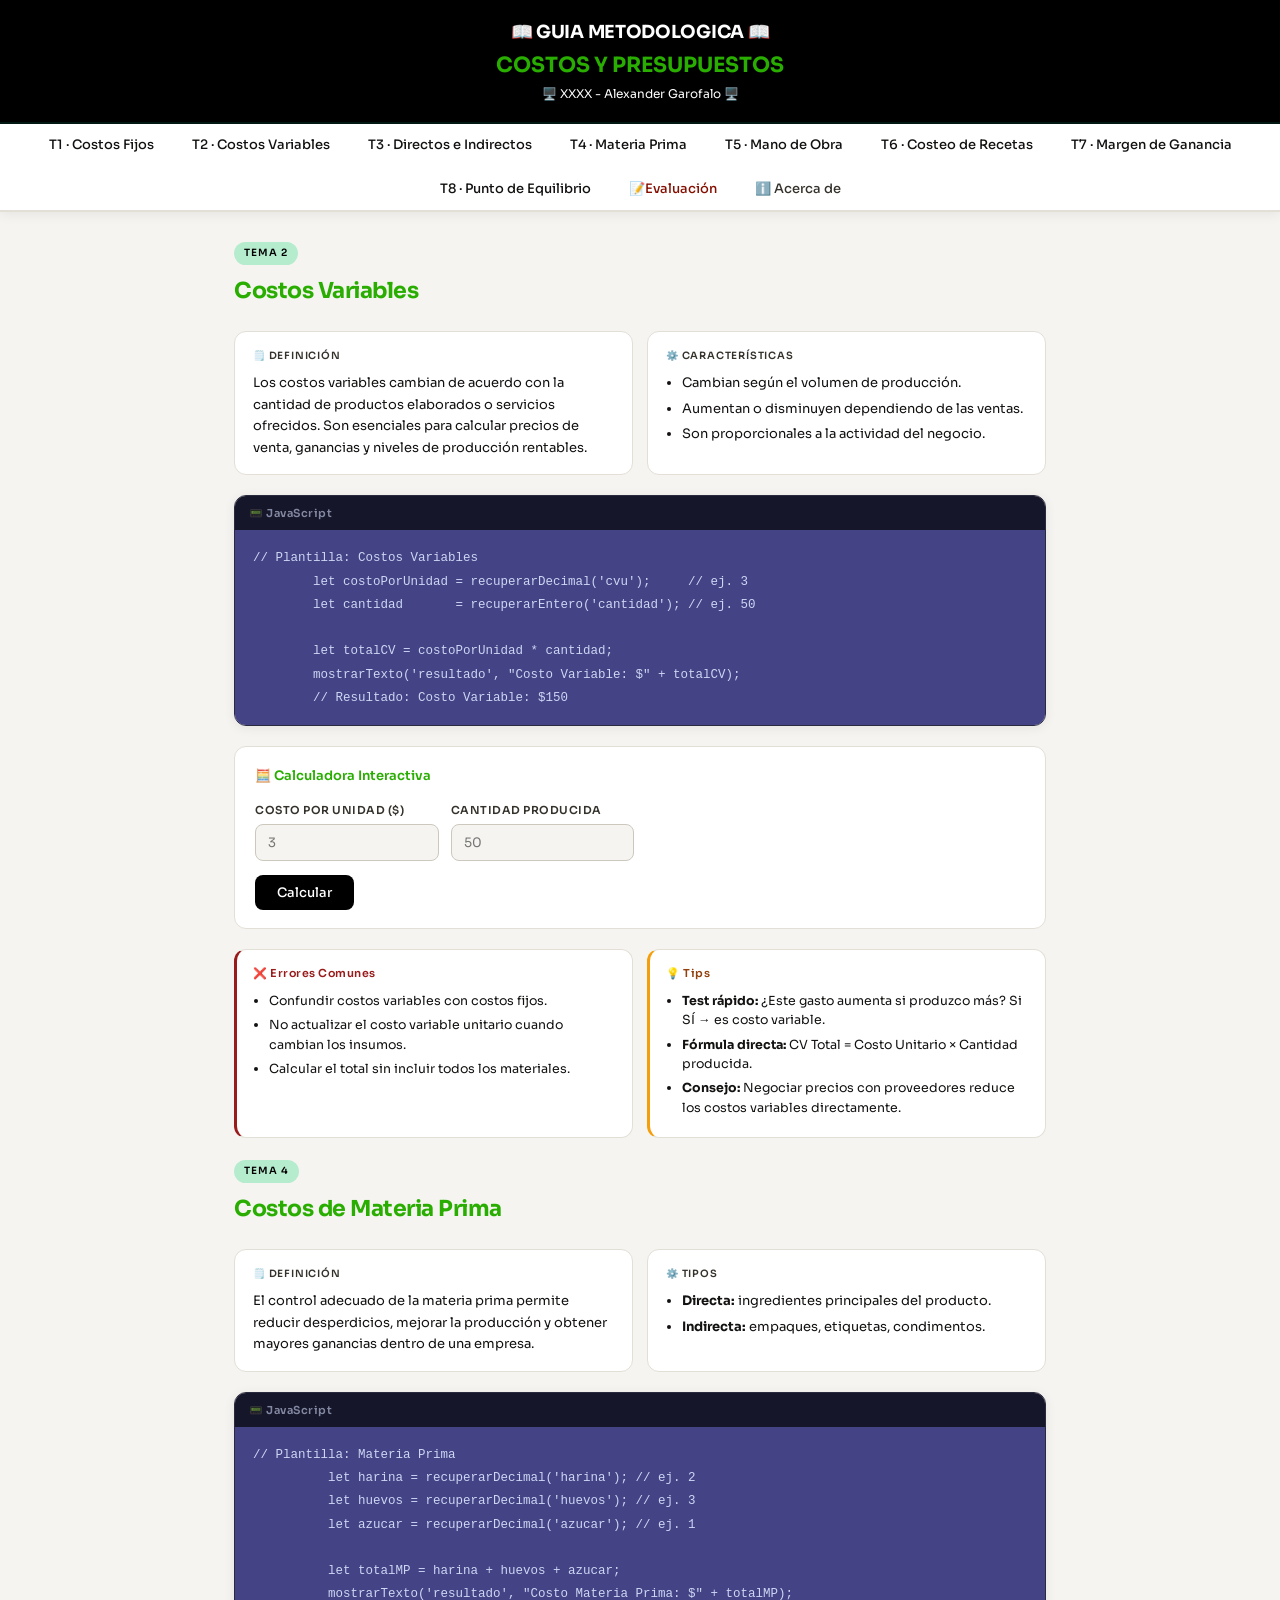
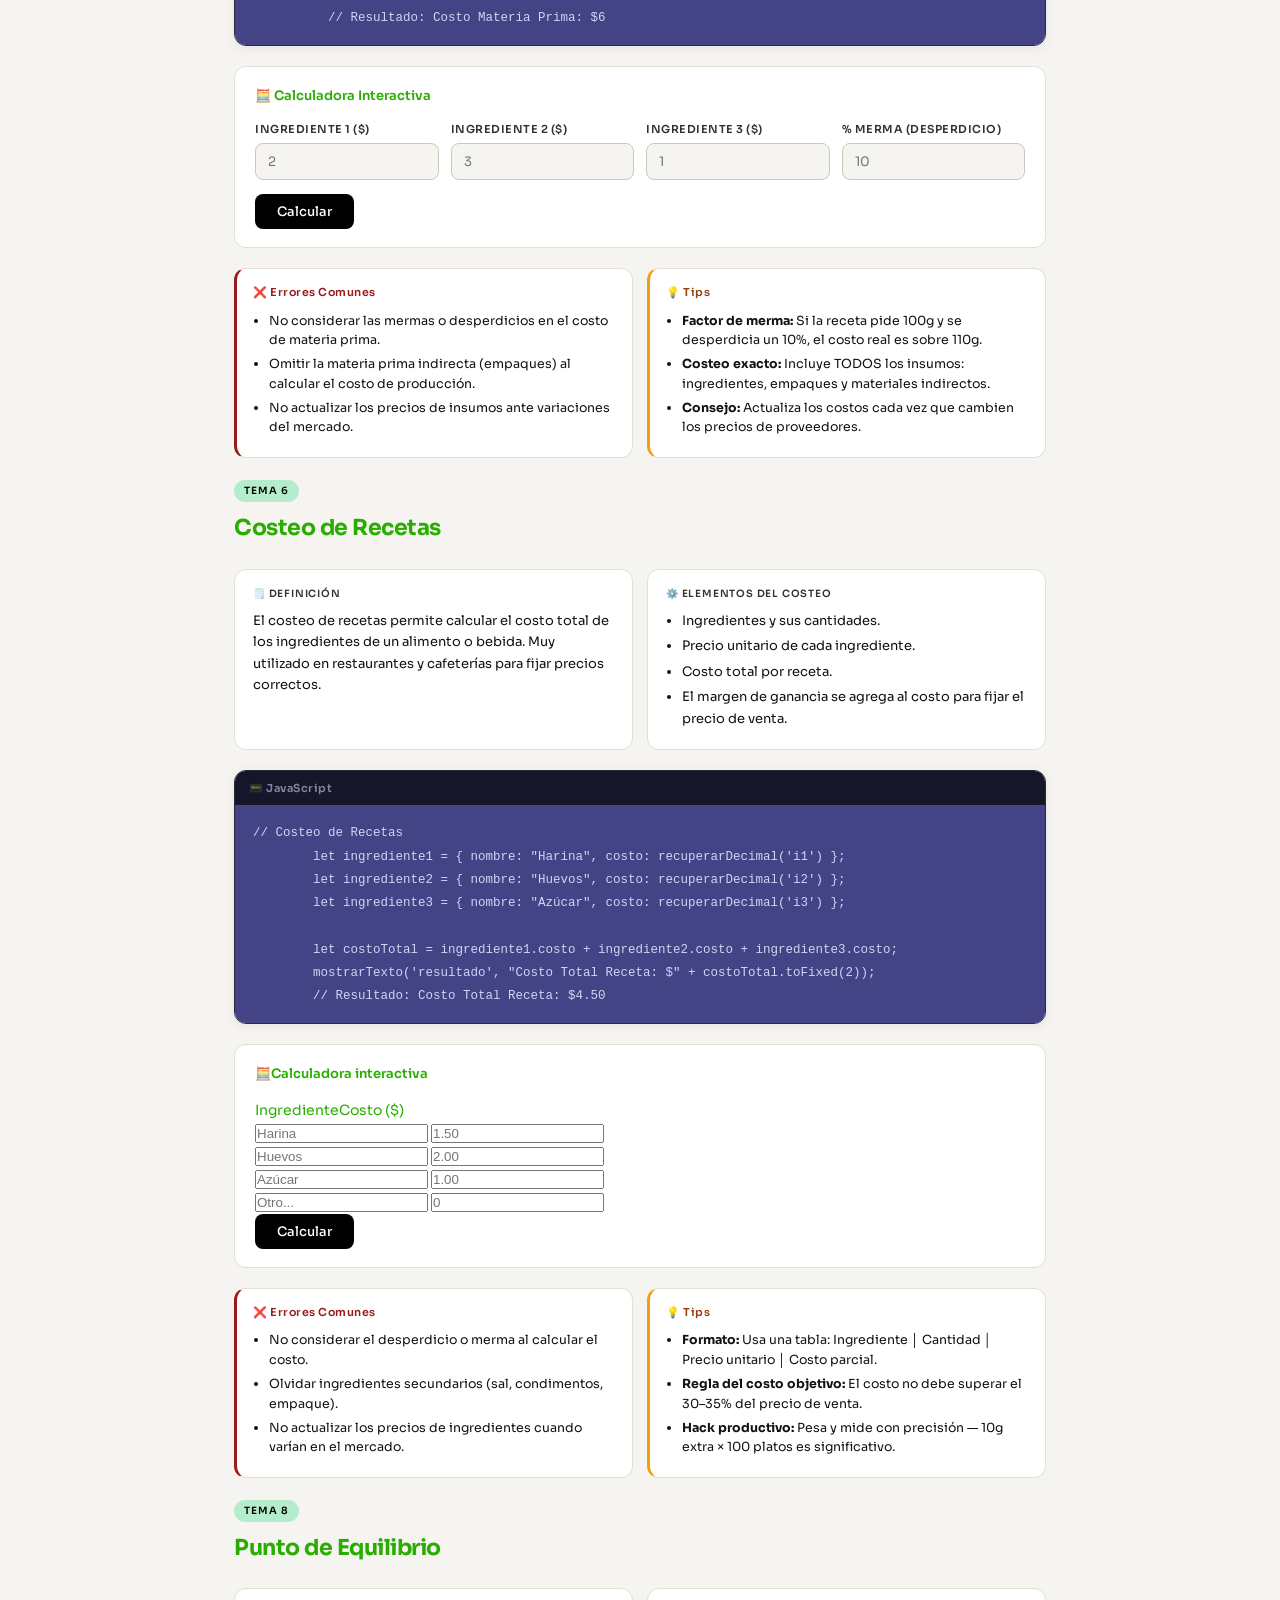
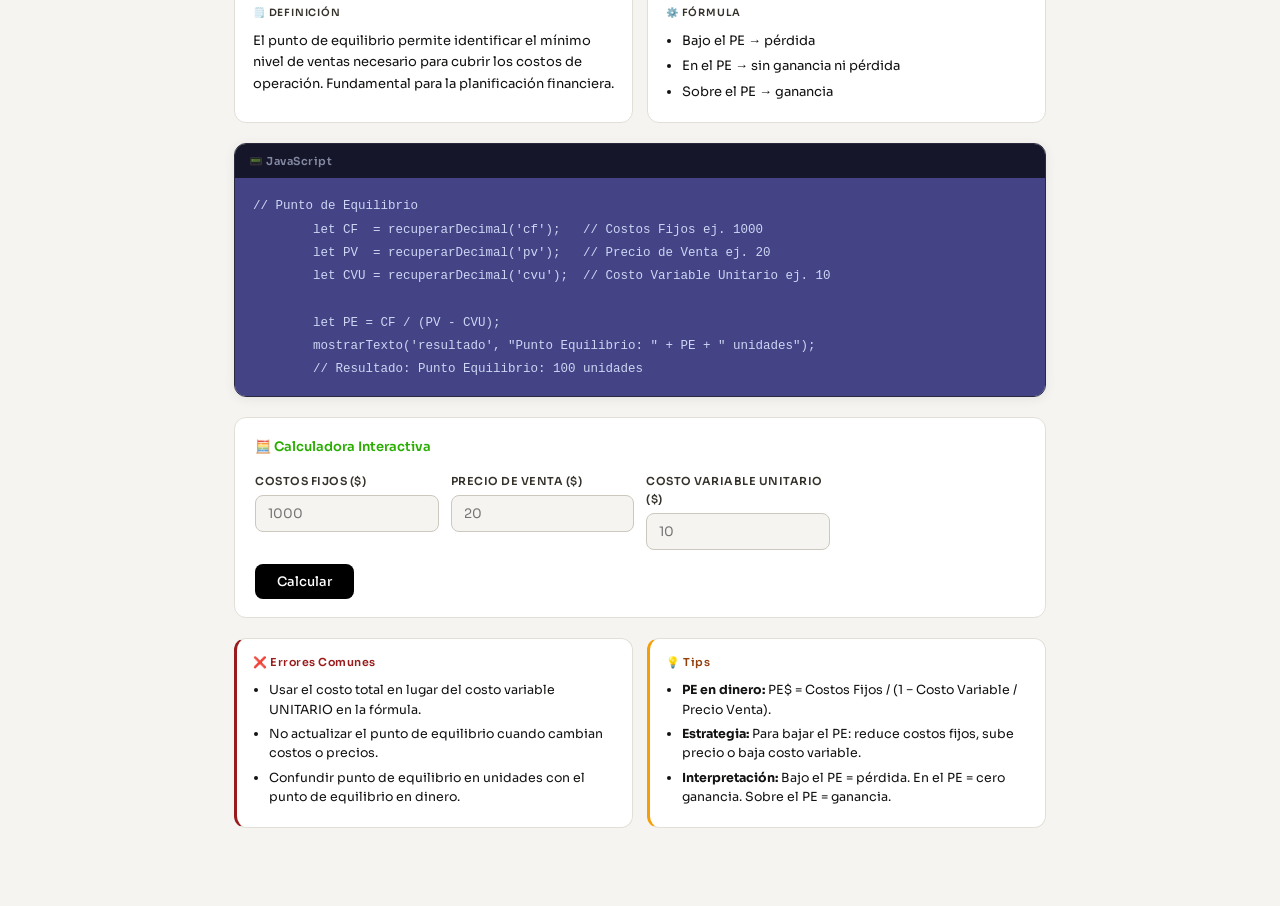
==== cyp.html @ 6895a834 "Guia Estudios CyP con desarrolo solo en temas pares, css mas responsible" ====
<!DOCTYPE html>
<html lang="es">
<head>
  <meta charset="UTF-8" />
  <meta name="viewport" content="width=device-width, initial-scale=1.0" />
  <title>G.M. — C.y P.</title>
  <link rel="stylesheet" href="cyp.css" />
</head>
<body>

<!-- ───── ENCABEZADO ───── -->
<header class="encabezado-sitio">
  <h1>📖 GUIA METODOLOGICA 📖</h1>
  <h2>COSTOS Y PRESUPUESTOS</h2>
  <p> 🖥️ XXXX - Alexander Garofalo 🖥️</p>
</header>

<!-- ───── BARRA DE PESTANAS ───── -->
<nav class="barra-navegacion" id="barraTabs">
  <button class="boton-tab" data-seccion="t1" onclick="cambiarSeccion('t1', this)">T1 · Costos Fijos</button>
  <button class="boton-tab" data-seccion="t2" onclick="cambiarSeccion('t2', this)">T2 · Costos Variables</button>
  <button class="boton-tab" data-seccion="t3" onclick="cambiarSeccion('t3', this)">T3 · Directos e Indirectos</button>
  <button class="boton-tab" data-seccion="t4" onclick="cambiarSeccion('t4', this)">T4 · Materia Prima</button>
  <button class="boton-tab" data-seccion="t5" onclick="cambiarSeccion('t5', this)">T5 · Mano de Obra</button>
  <button class="boton-tab" data-seccion="t6" onclick="cambiarSeccion('t6', this)">T6 · Costeo de Recetas</button>
  <button class="boton-tab" data-seccion="t7" onclick="cambiarSeccion('t7', this)">T7 · Margen de Ganancia</button>
  <button class="boton-tab" data-seccion="t8" onclick="cambiarSeccion('t8', this)">T8 · Punto de Equilibrio</button>
  <button class="boton-tab boton-evaluacion" data-seccion="evaluacion" onclick="cambiarSeccion('evaluacion', this)">📝Evaluación</button>
  <button class="boton-tab boton-info" data-seccion="acerca-de" onclick="cambiarSeccion('acerca-de', this)">ℹ️ Acerca de</button>
</nav>

<!-- ───── CONTENIDO PRINCIPAL ───── -->
<main class="contenedor-principal">

  <!-- ══ TEMA 1 . COSTOS FIJOS ══ -->
  <section id="t1" class="seccion">
  </section>

  <!-- ══ TEMA 2 · COSTOS VARIABLES (COMPLETO) ══ -->
  <section id="t2" class="seccion activa">
    <div class="encabezado-tema">
      <span class="etiqueta-tema">Tema 2</span>
      <h2>Costos Variables</h2>
    </div>

    <!-- Definición y características -->
    <div class="fila-dos-columnas">
      <div class="caja-info">
        <h4>🗒️ Definición</h4>
        <p>Los costos variables cambian de acuerdo con la cantidad de productos elaborados o servicios ofrecidos. Son esenciales para calcular precios de venta, ganancias y niveles de producción rentables.</p>
      </div>
      <div class="caja-info">
        <h4>⚙️ Características</h4>
        <ul>
          <li>Cambian según el volumen de producción.</li>
          <li>Aumentan o disminuyen dependiendo de las ventas.</li>
          <li>Son proporcionales a la actividad del negocio.</li>
        </ul>
      </div>
    </div>

    <!-- Bloque de código -->
    <div class="bloque-codigo">
      <div class="etiqueta-lenguaje">📟 JavaScript</div>
      <pre><code>// Plantilla: Costos Variables
        let costoPorUnidad = recuperarDecimal('cvu');     // ej. 3
        let cantidad       = recuperarEntero('cantidad'); // ej. 50

        let totalCV = costoPorUnidad * cantidad;
        mostrarTexto('resultado', "Costo Variable: $" + totalCV);
        // Resultado: Costo Variable: $150</code></pre>
    </div>

    <!-- Calculadora -->
    <div class="bloque-calculadora">
      <h4>🧮 Calculadora Interactiva</h4>
      <div class="grilla-campos">
        <div class="campo">
          <label>Costo por unidad ($)</label>
          <input type="number" id="cv_cvu" placeholder="3" step="0.01" />
        </div>
        <div class="campo">
          <label>Cantidad producida</label>
          <input type="number" id="cv_cant" placeholder="50" />
        </div>
      </div>
      <button class="boton-calcular" onclick="calcularCostosVariables()">Calcular</button>
      <div class="caja-resultado" id="res_cv"></div>
    </div>

    <!-- Errores y tips -->
    <div class="fila-dos-columnas">
      <div class="caja-errores">
        <h4>❌ Errores Comunes</h4>
        <ul>
          <li>Confundir costos variables con costos fijos.</li>
          <li>No actualizar el costo variable unitario cuando cambian los insumos.</li>
          <li>Calcular el total sin incluir todos los materiales.</li>
        </ul>
      </div>
      <div class="caja-tips">
        <h4>💡 Tips</h4>
        <ul>
          <li><strong>Test rápido:</strong> ¿Este gasto aumenta si produzco más? Si SÍ → es costo variable.</li>
          <li><strong>Fórmula directa:</strong> CV Total = Costo Unitario × Cantidad producida.</li>
          <li><strong>Consejo:</strong> Negociar precios con proveedores reduce los costos variables directamente.</li>
        </ul>
      </div>
    </div>
  </section>

  <!-- ══ TEMA 3 · COSTOS FIJOS ══ -->
  <section id="t3" class="seccion">
  </section>

  <!-- ══ TEMA 4 · COSTOS MIXTOS ══ -->
  <section id="t4" class="seccion activa">
    <div class="encabezado-tema">
      <span class="etiqueta-tema">Tema 4</span>
      <h2>Costos de Materia Prima</h2>
    </div>

    <!-- Definición y características -->
    <div class="fila-dos-columnas">
      <div class="caja-info">
        <h4>🗒️ Definición</h4>
        <p>El control adecuado de la materia prima permite reducir desperdicios, mejorar la producción y obtener mayores ganancias dentro de una empresa.</p>
      </div>
      <div class="caja-info">
        <h4>⚙️ Tipos</h4>
        <ul>
          <li><strong>Directa:</strong> ingredientes principales del producto.</li>
          <li><strong>Indirecta:</strong> empaques, etiquetas, condimentos.</li>
        </ul>
      </div>
    </div>

    <!-- Bloque de código -->
    <div class="bloque-codigo">
      <div class="etiqueta-lenguaje">📟 JavaScript</div>
      <pre><code>// Plantilla: Materia Prima
          let harina = recuperarDecimal('harina'); // ej. 2
          let huevos = recuperarDecimal('huevos'); // ej. 3
          let azucar = recuperarDecimal('azucar'); // ej. 1

          let totalMP = harina + huevos + azucar;
          mostrarTexto('resultado', "Costo Materia Prima: $" + totalMP);
          // Resultado: Costo Materia Prima: $6</code></pre>
    </div>

    <!-- Calculadora -->
    <div class="bloque-calculadora">
      <h4>🧮 Calculadora Interactiva</h4>
      <div class="grilla-campos">
        <div class="campo"><label>Ingrediente 1 ($)</label><input type="number" id="mp_i1" placeholder="2" step="0.01" /></div>
        <div class="campo"><label>Ingrediente 2 ($)</label><input type="number" id="mp_i2" placeholder="3" step="0.01" /></div>
        <div class="campo"><label>Ingrediente 3 ($)</label><input type="number" id="mp_i3" placeholder="1" step="0.01" /></div>
        <div class="campo"><label>% Merma (desperdicio)</label><input type="number" id="mp_merma" placeholder="10" /></div>
      </div>
      <button class="boton-calcular" onclick="calcularMateriaPrima()">Calcular</button>
      <div class="caja-resultado" id="res_mp"></div>
    </div>

    <!-- Errores y tips -->
    <div class="fila-dos-columnas">
      <div class="caja-errores">
        <h4>❌ Errores Comunes</h4>
        <ul>
          <li>No considerar las mermas o desperdicios en el costo de materia prima.</li>
          <li>Omitir la materia prima indirecta (empaques) al calcular el costo de producción.</li>
          <li>No actualizar los precios de insumos ante variaciones del mercado.</li>
        </ul>
      </div>
      <div class="caja-tips">
        <h4>💡 Tips</h4>
        <ul>
          <li><strong>Factor de merma:</strong> Si la receta pide 100g y se desperdicia un 10%, el costo real es sobre 110g.</li>
          <li><strong>Costeo exacto:</strong> Incluye TODOS los insumos: ingredientes, empaques y materiales indirectos.</li>
          <li><strong>Consejo:</strong> Actualiza los costos cada vez que cambien los precios de proveedores.</li>
        </ul>
      </div>
    </div>
  </section>
  
  <!-- ══ TEMA 5 · COSTOS MIXTOS ══ -->
  <section id="t5" class="seccion">
  </section>
  
  <!-- ══ TEMA 6 · COSTEO DE RECETAS ══ -->
   <section id="t6" class="seccion activa">
    <div class="encabezado-tema">
      <span class="etiqueta-tema">Tema 6</span>
      <h2>Costeo de Recetas</h2>
    </div>

    <!-- Definición y características -->
    <div class="fila-dos-columnas">
      <div class="caja-info">
        <h4>🗒️ Definición</h4>
        <p>El costeo de recetas permite calcular el costo total de los ingredientes de un alimento o bebida. Muy utilizado en restaurantes y cafeterías para fijar precios correctos.</p>
      </div>
      <div class="caja-info">
        <h4>⚙️ Elementos del Costeo</h4>
        <ul>
          <li>Ingredientes y sus cantidades.</li>
          <li>Precio unitario de cada ingrediente.</li>
          <li>Costo total por receta.</li>
          <li>El margen de ganancia se agrega al costo para fijar el precio de venta.</li>
        </ul>
      </div>
    </div>

    <!-- Bloque de código -->
    <div class="bloque-codigo">
      <div class="etiqueta-lenguaje">📟 JavaScript</div>
      <pre><code>// Costeo de Recetas
        let ingrediente1 = { nombre: "Harina", costo: recuperarDecimal('i1') };
        let ingrediente2 = { nombre: "Huevos", costo: recuperarDecimal('i2') };
        let ingrediente3 = { nombre: "Azúcar", costo: recuperarDecimal('i3') };

        let costoTotal = ingrediente1.costo + ingrediente2.costo + ingrediente3.costo;
        mostrarTexto('resultado', "Costo Total Receta: $" + costoTotal.toFixed(2));
        // Resultado: Costo Total Receta: $4.50</code></pre>
    </div>

    <!-- Calculadora -->
    <div class="bloque-calculadora">
      <h4>🧮Calculadora interactiva</h4>
      <div class="tabla-ingredientes">
        <div class="fila-encabezado-tabla"><span>Ingrediente</span><span>Costo ($)</span></div>
        <div class="fila-ingrediente">
          <input type="text"   id="rec_n1" placeholder="Harina" />
          <input type="number" id="rec_c1" placeholder="1.50" step="0.01" />
        </div>
        <div class="fila-ingrediente">
          <input type="text"   id="rec_n2" placeholder="Huevos" />
          <input type="number" id="rec_c2" placeholder="2.00" step="0.01" />
        </div>
        <div class="fila-ingrediente">
          <input type="text"   id="rec_n3" placeholder="Azúcar" />
          <input type="number" id="rec_c3" placeholder="1.00" step="0.01" />
        </div>
        <div class="fila-ingrediente">
          <input type="text"   id="rec_n4" placeholder="Otro..." />
          <input type="number" id="rec_c4" placeholder="0" step="0.01" />
        </div>
      </div>
      <button class="boton-calcular" onclick="calcularReceta()">Calcular</button>
      <div class="caja-resultado" id="res_rec"></div>
    </div>

     <!-- Errores y tips -->
    <div class="fila-dos-columnas">
      <div class="caja-errores">
        <h4>❌ Errores Comunes</h4>
        <ul>
          <li>No considerar el desperdicio o merma al calcular el costo.</li>
          <li>Olvidar ingredientes secundarios (sal, condimentos, empaque).</li>
          <li>No actualizar los precios de ingredientes cuando varían en el mercado.</li>
        </ul>
      </div>
      <div class="caja-tips">
        <h4>💡 Tips</h4>
        <ul>
          <li><strong>Formato:</strong> Usa una tabla: Ingrediente │ Cantidad │ Precio unitario │ Costo parcial.</li>
          <li><strong>Regla del costo objetivo:</strong> El costo no debe superar el 30–35% del precio de venta.</li>
          <li><strong>Hack productivo:</strong> Pesa y mide con precisión — 10g extra × 100 platos es significativo.</li>
        </ul>
      </div>
    </div>
  </section>
  
  <!-- ══ TEMA 7 · MARGEN DE GANANCIA ══ -->
  <section id="t7" class="seccion">
  </section>
  
  <!-- ══ TEMA 8 · PUNTO DE EQUILIBRIO ══ -->
    <section id="t8" class="seccion activa">
    <div class="encabezado-tema">
      <span class="etiqueta-tema">Tema 8</span>
      <h2>Punto de Equilibrio</h2>
    </div>

    <!-- Definición y características -->
    <div class="fila-dos-columnas">
      <div class="caja-info">
        <h4>🗒️ Definición</h4>
        <p>El punto de equilibrio permite identificar el mínimo nivel de ventas necesario para cubrir los costos de operación. Fundamental para la planificación financiera.</p>
      </div>
      <div class="caja-info">
        <h4>⚙️ Fórmula</h4>
        <ul>
          <li>Bajo el PE → pérdida</li>
          <li>En el PE → sin ganancia ni pérdida</li>
          <li>Sobre el PE → ganancia</li>
        </ul>
      </div>
    </div>

    <!-- Bloque de código -->
    <div class="bloque-codigo">
      <div class="etiqueta-lenguaje">📟 JavaScript</div>
      <pre><code>// Punto de Equilibrio
        let CF  = recuperarDecimal('cf');   // Costos Fijos ej. 1000
        let PV  = recuperarDecimal('pv');   // Precio de Venta ej. 20
        let CVU = recuperarDecimal('cvu');  // Costo Variable Unitario ej. 10

        let PE = CF / (PV - CVU);
        mostrarTexto('resultado', "Punto Equilibrio: " + PE + " unidades");
        // Resultado: Punto Equilibrio: 100 unidades</code></pre>
    </div>

    <!-- Calculadora -->
    <div class="bloque-calculadora">
      <h4>🧮 Calculadora Interactiva</h4>
      <div class="grilla-campos">
        <div class="campo"><label>Costos Fijos ($)</label><input type="number" id="pe_cf"  placeholder="1000" step="0.01" /></div>
        <div class="campo"><label>Precio de Venta ($)</label><input type="number" id="pe_pv"  placeholder="20" step="0.01" /></div>
        <div class="campo"><label>Costo Variable Unitario ($)</label><input type="number" id="pe_cvu" placeholder="10" step="0.01" /></div>
      </div>
      <button class="boton-calcular" onclick="calcularPuntoEquilibrio()">Calcular</button>
      <div class="caja-resultado" id="res_pe"></div>
    </div>

    <!-- Errores y tips -->
    <div class="fila-dos-columnas">
      <div class="caja-errores">
        <h4>❌ Errores Comunes</h4>
        <ul>
          <li>Usar el costo total en lugar del costo variable UNITARIO en la fórmula.</li>
          <li>No actualizar el punto de equilibrio cuando cambian costos o precios.</li>
          <li>Confundir punto de equilibrio en unidades con el punto de equilibrio en dinero.</li>
        </ul>
      </div>
      <div class="caja-tips">
        <h4>💡 Tips</h4>
        <ul>
          <li><strong>PE en dinero:</strong> PE$ = Costos Fijos / (1 − Costo Variable / Precio Venta).</li>
          <li><strong>Estrategia:</strong> Para bajar el PE: reduce costos fijos, sube precio o baja costo variable.</li>
          <li><strong>Interpretación:</strong> Bajo el PE = pérdida. En el PE = cero ganancia. Sobre el PE = ganancia.</li>
        </ul>
      </div>
    </div>
  </section>
  
  <!-- ───── RESPUESTA CALCULADORA NOTIFICATION ───── -->
  <div id="notificacion" class="notificacion" role="alert"></div>


  <!-- ══ EVALUACIÓN ══ -->
  <section id="evaluacion" class="seccion">
  </section>

  <!-- ══ ACERCA DE ══ -->
  <section id="acerca-de" class="seccion">
    <div class="encabezado-tema">
      <span class="etiqueta-tema">Información</span>
      <h2>Acerca de</h2>
    </div>
    <div class="tarjeta-perfil">
      <div class="avatar-perfil">🐧</div>
      <h3>Alexander Garofalo</h3>
      <p class="subtitulo-perfil"> / KRAKEDEV / Matemáticas 1 / </p>
      <p class="frase-perfil">"Me apasiona la tecnología y la informática."</p>
      <p class="descripcion-perfil">Desarrollador de la Guía Metodológica de Costos y Presupuestos.<br>Creado con HTML, CSS y JavaScript puro.</p>
      <div class="enlaces-perfil">
        <a href="mailto:alexander.garofalo.ag@gmail.com">📧 alexander.garofalo.ag@gmail.com</a>
        <a href="#">💼 Futuro Desarrollador de Software</a>
        <a href="#">🐙 GitHub: @Norfolllk</a>
      </div>
    </div>
    
  </section>
</main>

<!-- ───── PIE DE PÁGINA ───── -->
<footer class="pie-pagina">
  <p>Guía Metodológica · Costos y Presupuestos · xxx / Alexander Garofalo</p>
</footer>

<!-- ───── SCRIPTS ───── -->
    <script src="cyp_utilitarios.js"></script>
    <script src="cyp_calculadoras.js"></script>
    <script src="cyp.js"></script>
  </body>
</html>
---- cyp.css ----
@import url('https://fonts.googleapis.com/css2?family=Sora:wght@300;400;500;600;700&family=JetBrains+Mono:wght@400;500&display=swap');

/* ── VARIABLES ── */
:root {
  --fondo:          #f5f4f0;
  --superficie:     #ffffff;
  --superficie2:    #f0eeea;
  --borde:          #e2dfd6;
  --borde2:         #ccc8be;
  --texto:          #28ad00;
  --texto2:         #131211;
  --texto3:         #35322c;
  --acento:         #000000;
  --acento2:        rgb(8, 66, 47);
  --acento-claro:   #b6ecce;
  --verde:          #00421e;
  --verde-fondo:    #e6f4ec;
  --rojo:           #991b1b;
  --rojo-fondo:     #fee2e2;
  --dorado:         #92400e;
  --dorado-fondo:   #fef3c7;
  --codigo-fondo:   #434385;
  --codigo-texto:   #cdd6f4;
  --radio:          8px;
  --radio-lg:       12px;
  --sombra:         0 2px 12px rgba(0,0,0,0.07);
}

* { box-sizing: border-box; margin: 0; padding: 0; }

body {
  font-family: 'Sora', sans-serif;
  background: var(--fondo);
  color: var(--texto);
  font-size: 14px;
  line-height: 1.65;
  min-height: 100vh;
}

/* ── ENCABEZADO ── */
.encabezado-sitio {
  background: var(--acento);
  padding: 18px 32px;
  text-align: center;
  border-bottom: 2px solid rgba(7, 236, 187, 0.1);
}
.encabezado-sitio h1 {
  font-size: 18px; font-weight: 700;
  color: #fff; letter-spacing: -0.3px;
}
.encabezado-sitio p {
  font-size: 12px;
  color: rgb(255, 255, 255);
  margin-top: 2px;
}

/* ── BARRA DE NAVEGACIÓN ── */
.barra-navegacion {
  display: flex;
  justify-content: center;
  flex-wrap: wrap;
  gap: 2px;
  padding: 0 24px;
  background: var(--superficie);
  border-bottom: 2px solid var(--borde);
  position: sticky;
  top: 0;
  z-index: 100;
  box-shadow: var(--sombra);
}

.boton-tab {
  padding: 12px 18px;
  border: none;
  background: none;
  font-family: 'Sora', sans-serif;
  font-size: 13px;
  font-weight: 500;
  color: var(--texto2);
  cursor: pointer;
  border-bottom: 3px solid transparent;
  white-space: nowrap;
  transition: color .15s, border-color .15s, background .15s;
  border-radius: var(--radio) var(--radio) 0 0;
  margin-bottom: -2px;
}
.boton-tab:hover { color: var(--texto); background: var(--fondo); }
.boton-tab.activo {
  color: var(--acento);
  border-bottom-color: var(--acento);
  background: var(--fondo);
}
.boton-evaluacion       { color: #850f00; }
.boton-evaluacion.activo{ color: #8b7706; border-bottom-color: #000000; }
.boton-info             { color: var(--texto3); }
.boton-info:hover       { color: var(--texto); }

/* ── CONTENEDOR PRINCIPAL ── */
.contenedor-principal {
  max-width: 860px;
  margin: 0 auto;
  padding: 28px 24px 60px;
}

/* ── SECCIONES ── */
.seccion { display: none; animation: aparicion .25s ease; }
.seccion.activa { display: block; }

@keyframes aparicion {
  from { opacity: 0; transform: translateY(6px); }
  to   { opacity: 1; transform: translateY(0); }
}

/* ── ENCABEZADO DE TEMA ── */
.encabezado-tema { margin-bottom: 22px; }

.etiqueta-tema {
  display: inline-block;
  font-size: 10px; font-weight: 600;
  letter-spacing: 1px; text-transform: uppercase;
  color: var(--acento); background: var(--acento-claro);
  padding: 3px 10px; border-radius: 20px;
  margin-bottom: 8px;
}
.encabezado-tema h2 {
  font-size: 22px; font-weight: 700;
  color: var(--texto); letter-spacing: -0.5px;
}

/* ── FILA DOS COLUMNAS ── */
.fila-dos-columnas {
  display: grid;
  grid-template-columns: 1fr 1fr;
  gap: 14px;
  margin-bottom: 20px;
}
@media (max-width: 600px) { .fila-dos-columnas { grid-template-columns: 1fr; } }

/* ── CAJAS DE INFORMACIÓN ── */
.caja-info {
  background: var(--superficie);
  border: 1px solid var(--borde);
  border-radius: var(--radio-lg);
  padding: 16px 18px;
}
.caja-info h4 {
  font-size: 10px; font-weight: 600;
  letter-spacing: .8px; text-transform: uppercase;
  color: var(--texto3); margin-bottom: 8px;
}
.caja-info p  { font-size: 13px; color: var(--texto2); line-height: 1.65; }
.caja-info ul { padding-left: 16px; }
.caja-info li { font-size: 13px; color: var(--texto2); margin-bottom: 4px; }

/* ── BLOQUE DE CÓDIGO ── */
.bloque-codigo {
  margin-bottom: 20px;
  border-radius: var(--radio-lg);
  overflow: hidden;
  border: 1px solid #2a2a3e;
  box-shadow: var(--sombra);
}
.etiqueta-lenguaje {
  background: #16162a;
  padding: 8px 14px;
  font-size: 11px; font-weight: 600;
  color: rgba(205,214,244,0.6);
  letter-spacing: .5px;
  font-family: 'Sora', sans-serif;
}
pre {
  background: var(--codigo-fondo);
  padding: 16px 18px;
  font-family: 'JetBrains Mono', monospace;
  font-size: 12.5px;
  color: var(--codigo-texto);
  overflow-x: auto;
  line-height: 1.7;
  white-space: pre-wrap;
  word-break: break-word;
  margin: 0;
}

/* ── CALCULADORA ── */
.bloque-calculadora {
  background: var(--superficie);
  border: 1px solid var(--borde);
  border-radius: var(--radio-lg);
  padding: 18px 20px;
  margin-bottom: 20px;
}
.bloque-calculadora h4 {
  font-size: 13px; font-weight: 600;
  color: var(--texto); margin-bottom: 14px;
}
.grilla-campos {
  display: grid;
  grid-template-columns: repeat(auto-fill, minmax(180px, 1fr));
  gap: 12px;
  margin-bottom: 14px;
}
.campo label {
  display: block;
  font-size: 11px; font-weight: 600;
  color: var(--texto3); text-transform: uppercase;
  letter-spacing: .5px; margin-bottom: 5px;
}
.campo input {
  width: 100%;
  padding: 9px 12px;
  border: 1px solid var(--borde2);
  border-radius: var(--radio);
  font-family: 'Sora', sans-serif;
  font-size: 13px;
  background: var(--fondo);
  color: var(--texto);
  outline: none;
  transition: border-color .15s;
}
.campo input:focus { border-color: var(--acento2); }

.boton-calcular {
  padding: 9px 22px;
  background: var(--acento);
  color: #fff;
  border: none;
  border-radius: var(--radio);
  font-family: 'Sora', sans-serif;
  font-size: 13px; font-weight: 500;
  cursor: pointer;
  transition: background .15s;
}
.boton-calcular:hover { background: var(--acento2); }

.caja-resultado {
  margin-top: 12px;
  padding: 12px 16px;
  background: var(--acento-claro);
  border: 1px solid #c5d9f0;
  border-radius: var(--radio);
  font-size: 13px;
  color: var(--acento);
  font-weight: 500;
  display: none;
  line-height: 1.7;
}
.caja-resultado.visible { display: block; }
.caja-resultado .linea  { margin-bottom: 3px; }
.caja-resultado .linea:last-child { margin-bottom: 0; }

/* ── ERRORES Y TIPS ── */
.caja-errores,
.caja-tips {
  background: var(--superficie);
  border: 1px solid var(--borde);
  border-radius: var(--radio-lg);
  padding: 14px 16px;
}
.caja-errores { border-left: 3px solid var(--rojo); }
.caja-tips    { border-left: 3px solid #f59e0b; }

.caja-errores h4,
.caja-tips h4 {
  font-size: 11px; font-weight: 600;
  letter-spacing: .5px; margin-bottom: 10px;
}
.caja-errores h4 { color: var(--rojo); }
.caja-tips h4    { color: var(--dorado); }

.caja-errores ul,
.caja-tips ul { padding-left: 16px; }

.caja-errores li,
.caja-tips li {
  font-size: 12.5px;
  color: var(--texto2);
  margin-bottom: 5px;
  line-height: 1.55;
}

/* ── PIE DE PÁGINA ── */
.pie-pagina {
  text-align: center;
  padding: 20px;
  font-size: 12px;
  color: var(--texto3);
  border-top: 1px solid var(--borde);
}

/* ── EMERGENTE ── */
.notificacion {
  position: fixed;
  bottom: 28px; left: 50%;
  transform: translateX(-50%) translateY(20px);
  background: #1a1916; color: #fff;
  padding: 12px 24px;
  border-radius: 10px;
  font-size: 13px; font-weight: 500;
  opacity: 0;
  transition: opacity .3s, transform .3s;
  z-index: 9999;
  max-width: 480px;
  text-align: center;
  pointer-events: none;
  box-shadow: 0 8px 24px rgba(0,0,0,0.25);
}
.notificacion.visible    { opacity: 1; transform: translateX(-50%) translateY(0); }
.notificacion.exito      { background: #065f46; }
.notificacion.error      { background: var(--rojo); }

/* ── RESPONSIVE ── */
@media (max-width: 640px) {
  .contenedor-principal { padding: 20px 16px 48px; }
  .barra-navegacion     { padding: 0 10px; justify-content: flex-start; }
  .boton-tab            { padding: 10px 12px; font-size: 12px; }
  .encabezado-sitio     { padding: 14px 16px; }
}

/* ── TARJETA PERFIL (sección Acerca de) ── */
.tarjeta-perfil {
  background: var(--superficie);
  border: 1px solid var(--borde);
  border-radius: var(--radio-lg);
  padding: 40px 32px;
  max-width: 480px;
  margin: 0 auto;
  text-align: center;
}
.avatar-perfil   { font-size: 56px; margin-bottom: 14px; }
.tarjeta-perfil h3 { font-size: 20px; font-weight: 700; margin-bottom: 4px; }
.subtitulo-perfil  { font-size: 13px; color: var(--texto2); margin-bottom: 6px; }
.frase-perfil      { font-size: 13px; font-style: italic; color: var(--texto3); margin-bottom: 12px; }
.descripcion-perfil{ font-size: 13px; color: var(--texto2); line-height: 1.65; margin-bottom: 20px; }
.enlaces-perfil    { display: flex; flex-direction: column; gap: 8px; }
.enlaces-perfil a {
  font-size: 13px; color: var(--acento2);
  text-decoration: none; padding: 9px 14px;
  border-radius: var(--radio);
  background: var(--acento-claro);
  transition: background .15s;
}
.enlaces-perfil a:hover { background: #d0e4f5; }
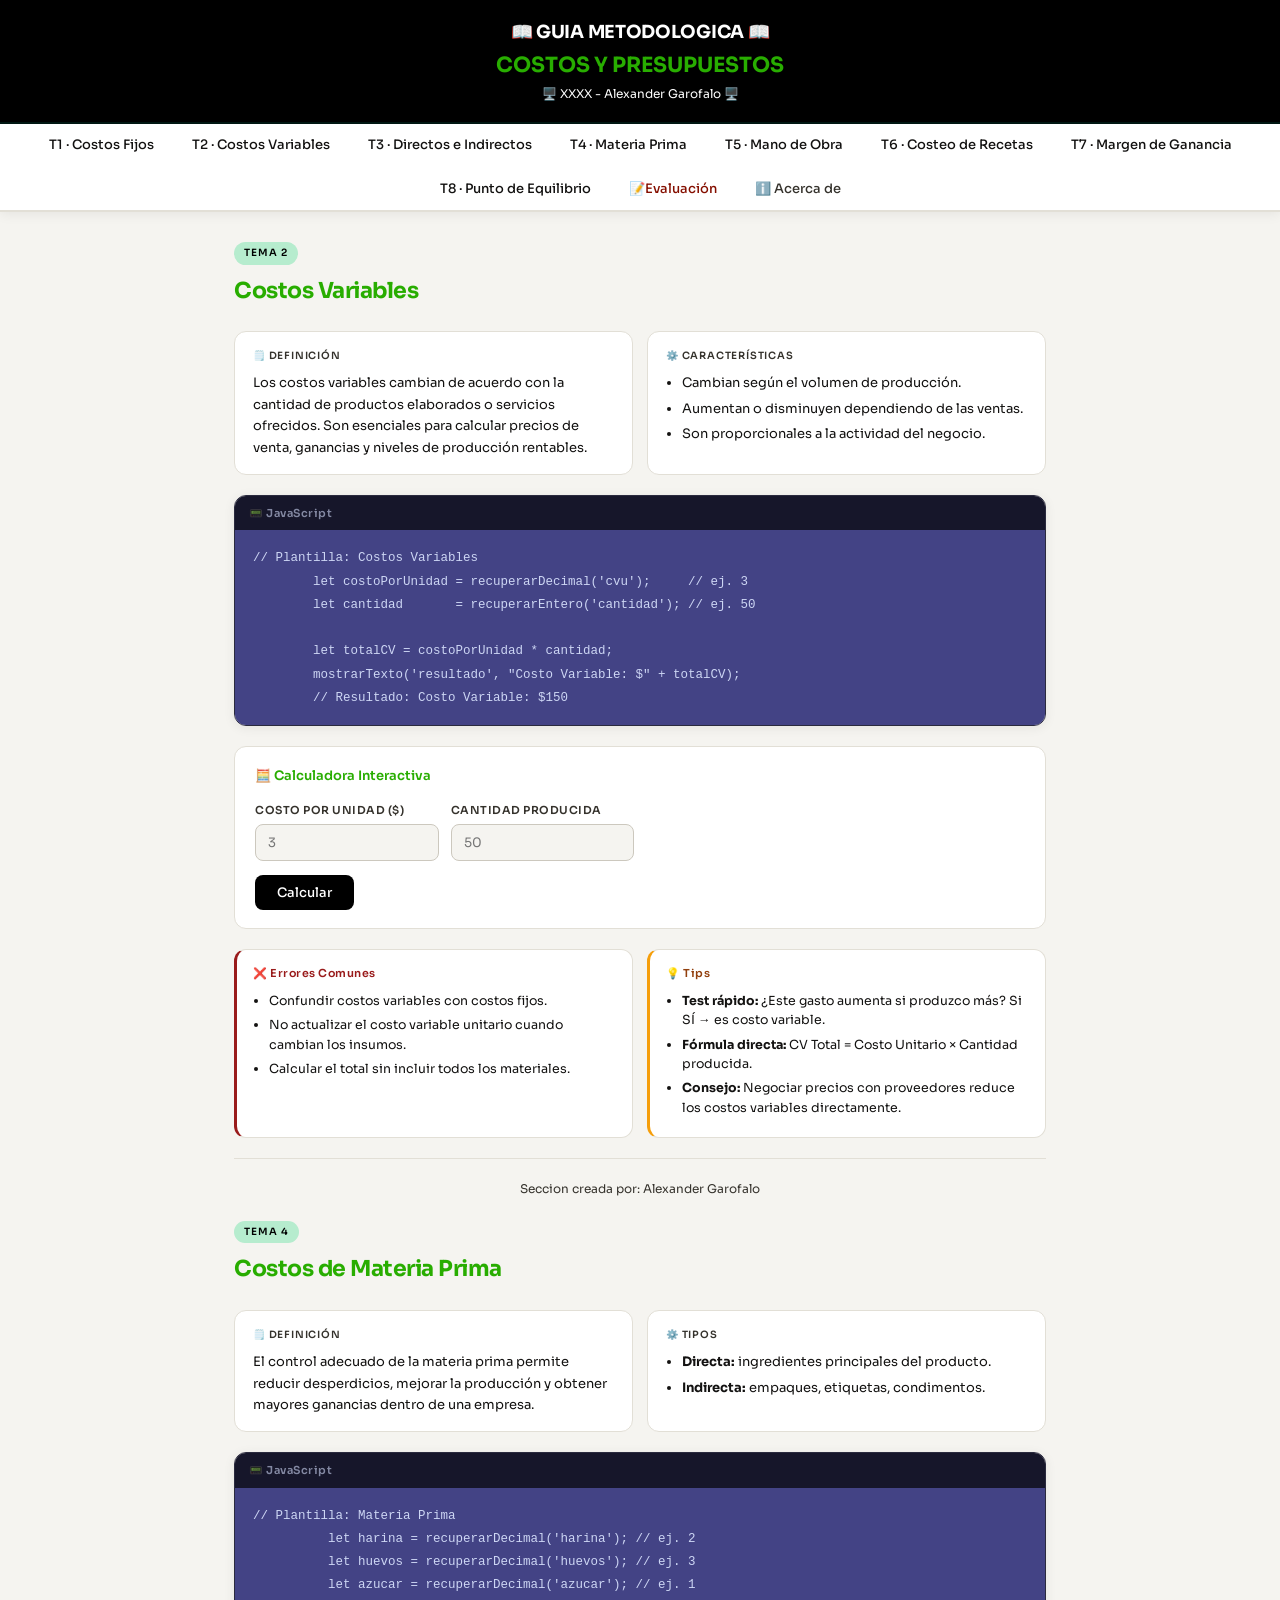
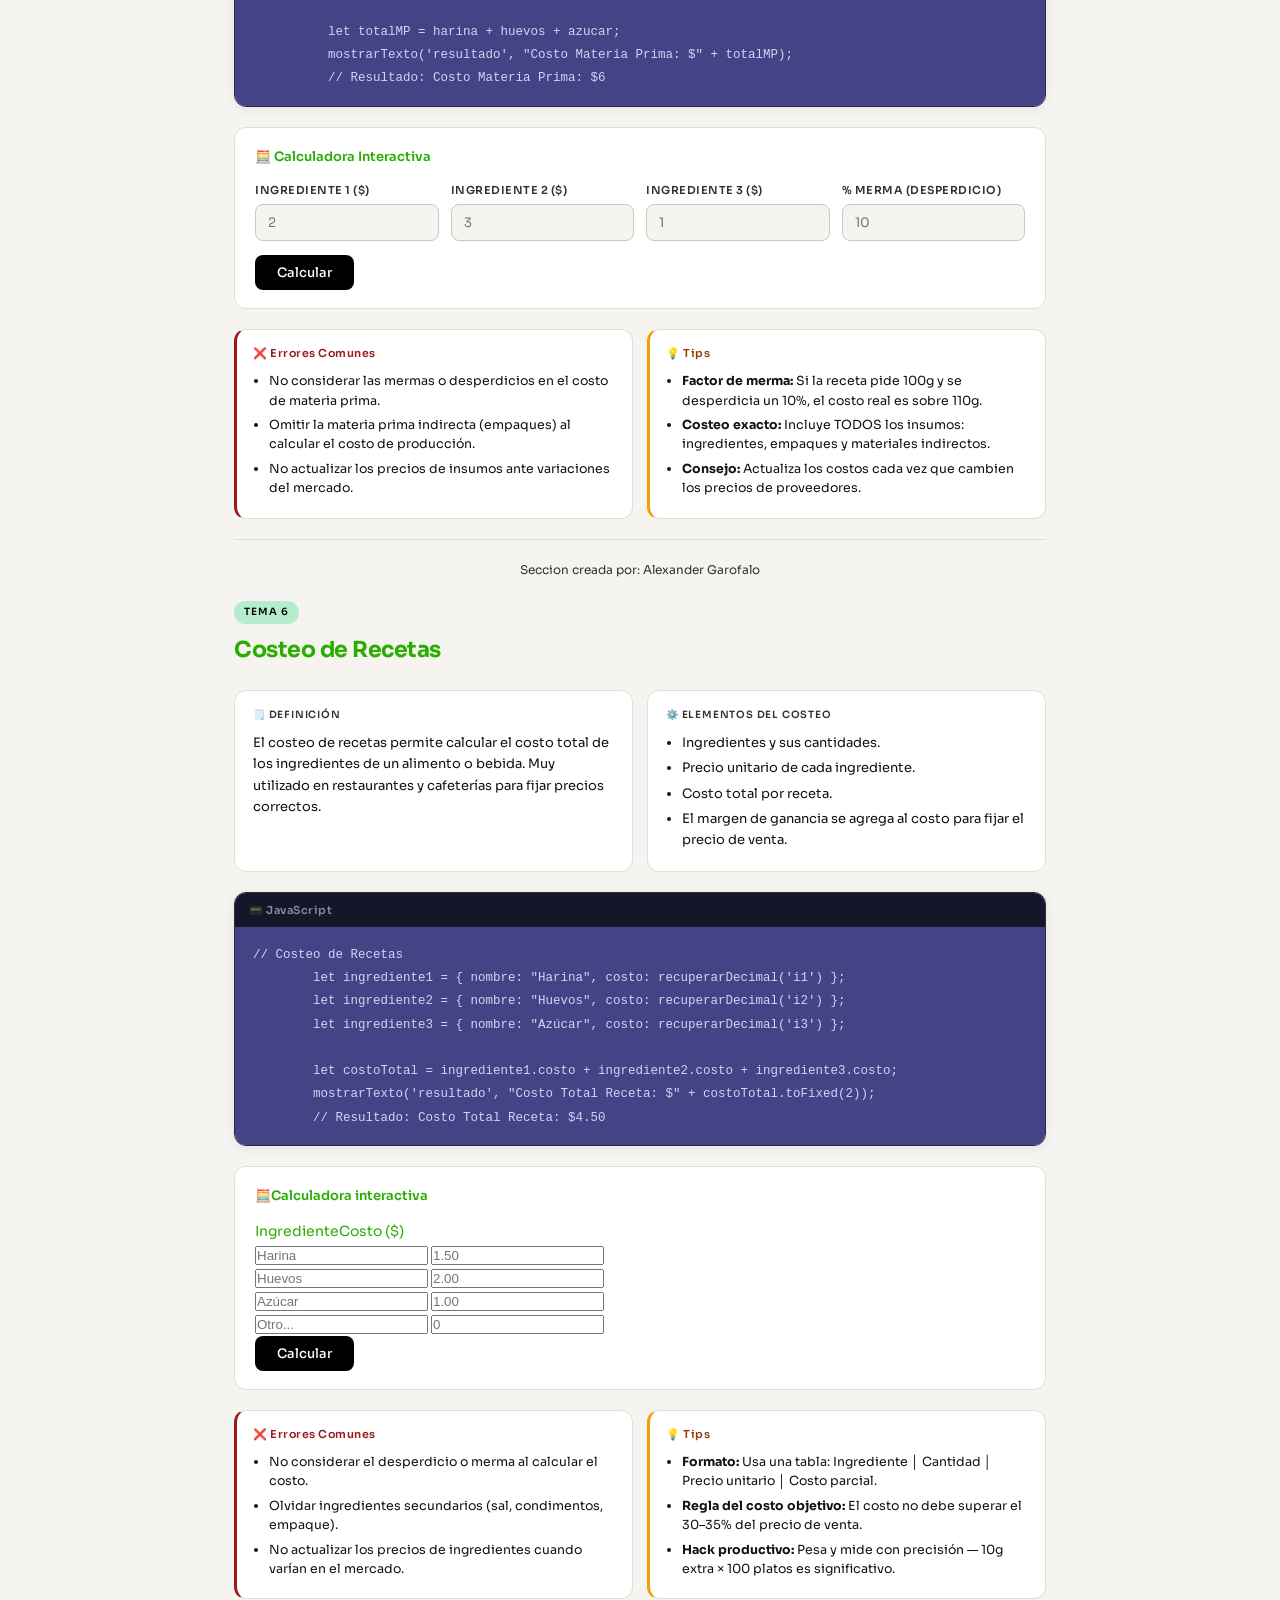
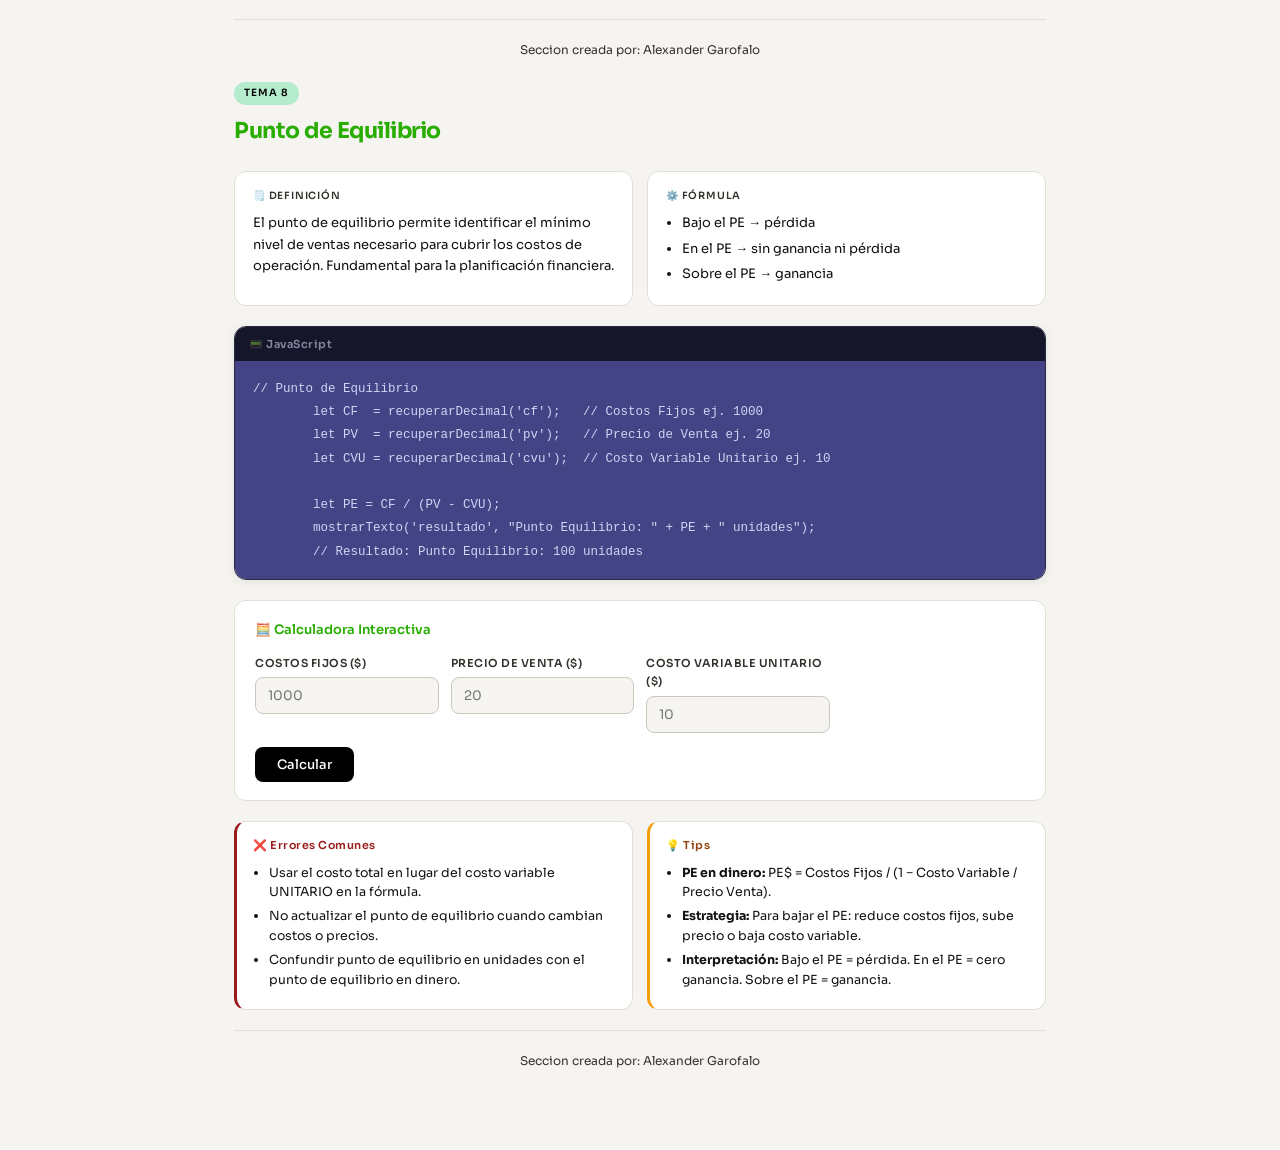
==== commit b8139a32: "Guia de Estudios CyP: Actualizacion secciones de autoria" ====
--- a/cyp.html
+++ b/cyp.html
@@ -107,6 +107,11 @@
         </ul>
       </div>
     </div>
+	
+	<!-- ───── Pie de seccion ───── -->
+	<footer class="pie-pagina">
+		<p>Seccion creada por: Alexander Garofalo</p>
+	</footer>
   </section>
 
   <!-- ══ TEMA 3 · COSTOS FIJOS ══ -->
@@ -180,6 +185,12 @@
         </ul>
       </div>
     </div>
+	
+	<!-- ───── Pie de seccion ───── -->
+	<footer class="pie-pagina">
+		<p>Seccion creada por: Alexander Garofalo</p>
+	</footer>
+	
   </section>
   
   <!-- ══ TEMA 5 · COSTOS MIXTOS ══ -->
@@ -268,6 +279,12 @@
         </ul>
       </div>
     </div>
+	
+	<!-- ───── Pie de seccion ───── -->
+	<footer class="pie-pagina">
+		<p>Seccion creada por: Alexander Garofalo</p>
+	</footer>
+	
   </section>
   
   <!-- ══ TEMA 7 · MARGEN DE GANANCIA ══ -->
@@ -341,6 +358,11 @@
         </ul>
       </div>
     </div>
+	
+	<!-- ───── Pie de seccion ───── -->
+	<footer class="pie-pagina">
+		<p>Seccion creada por: Alexander Garofalo</p>
+	</footer>
   </section>
   
   <!-- ───── RESPUESTA CALCULADORA NOTIFICATION ───── -->
@@ -373,7 +395,7 @@
   </section>
 </main>
 
-<!-- ───── PIE DE PÁGINA ───── -->
+<!-- ───── PIE DE PÁGINA GENERAL  ───── -->
 <footer class="pie-pagina">
   <p>Guía Metodológica · Costos y Presupuestos · xxx / Alexander Garofalo</p>
 </footer>
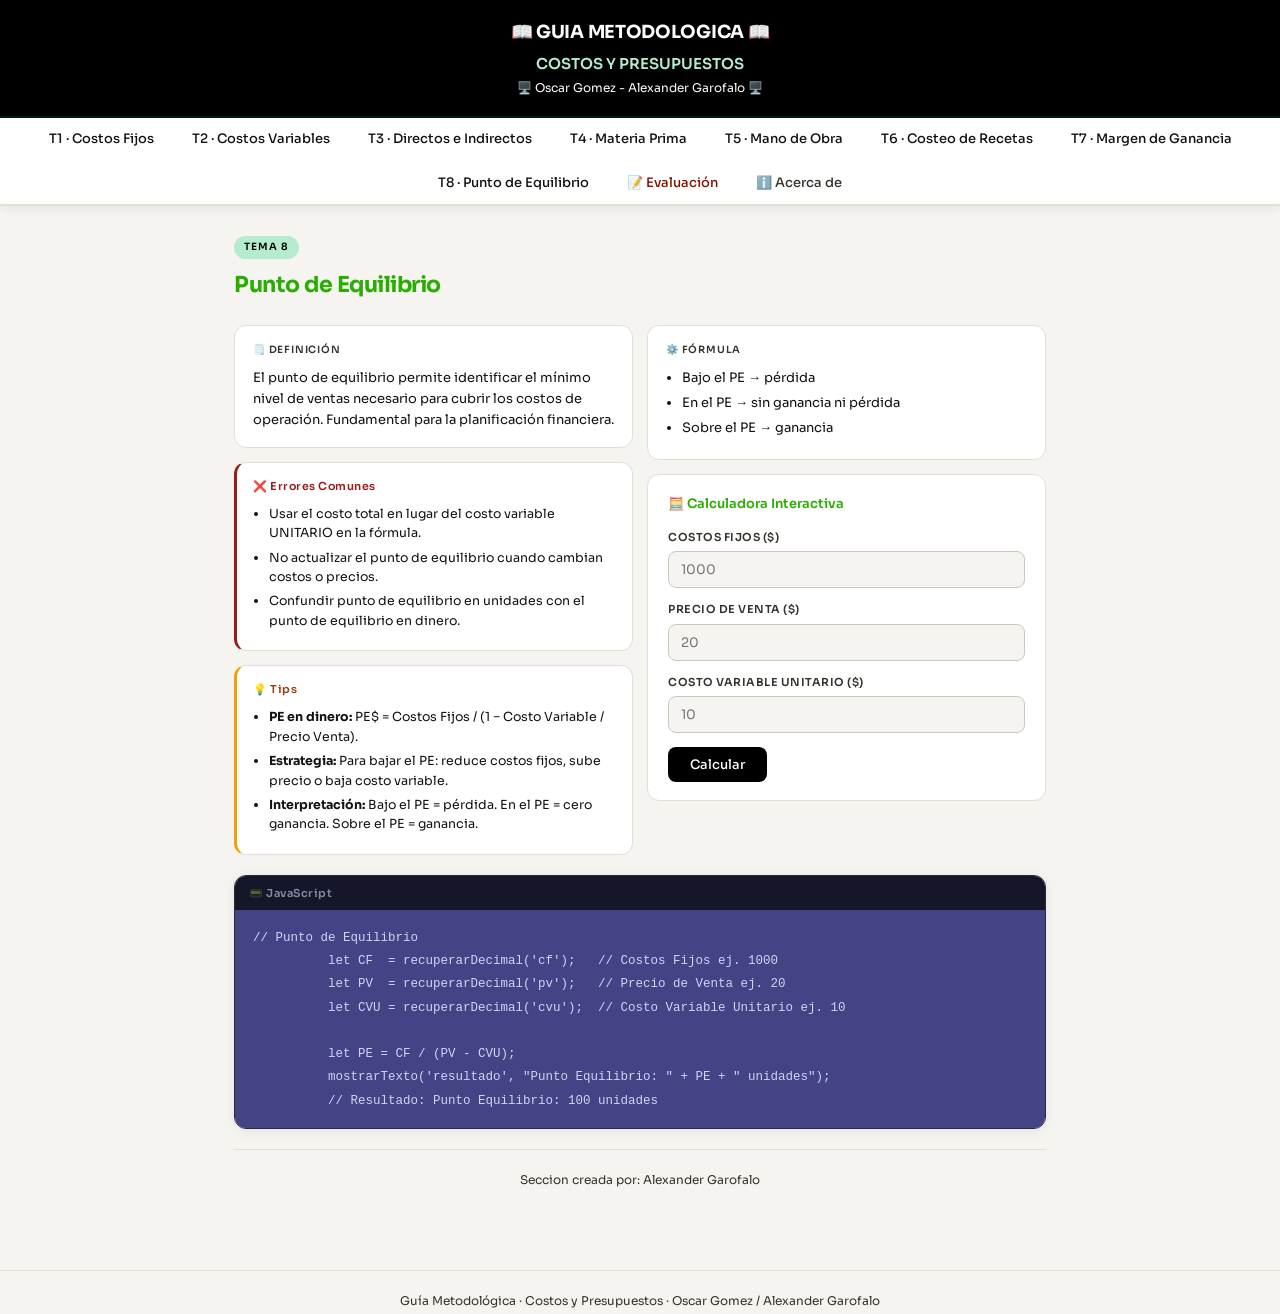
==== commit 4bb9b4af: "Unificacion de trabajos Imapres;Gomez Pares:Garofalo" ====
--- a/cyp.html
+++ b/cyp.html
@@ -8,401 +8,541 @@
 </head>
 <body>
 
-<!-- ───── ENCABEZADO ───── -->
-<header class="encabezado-sitio">
-  <h1>📖 GUIA METODOLOGICA 📖</h1>
-  <h2>COSTOS Y PRESUPUESTOS</h2>
-  <p> 🖥️ XXXX - Alexander Garofalo 🖥️</p>
-</header>
-
-<!-- ───── BARRA DE PESTANAS ───── -->
-<nav class="barra-navegacion" id="barraTabs">
-  <button class="boton-tab" data-seccion="t1" onclick="cambiarSeccion('t1', this)">T1 · Costos Fijos</button>
-  <button class="boton-tab" data-seccion="t2" onclick="cambiarSeccion('t2', this)">T2 · Costos Variables</button>
-  <button class="boton-tab" data-seccion="t3" onclick="cambiarSeccion('t3', this)">T3 · Directos e Indirectos</button>
-  <button class="boton-tab" data-seccion="t4" onclick="cambiarSeccion('t4', this)">T4 · Materia Prima</button>
-  <button class="boton-tab" data-seccion="t5" onclick="cambiarSeccion('t5', this)">T5 · Mano de Obra</button>
-  <button class="boton-tab" data-seccion="t6" onclick="cambiarSeccion('t6', this)">T6 · Costeo de Recetas</button>
-  <button class="boton-tab" data-seccion="t7" onclick="cambiarSeccion('t7', this)">T7 · Margen de Ganancia</button>
-  <button class="boton-tab" data-seccion="t8" onclick="cambiarSeccion('t8', this)">T8 · Punto de Equilibrio</button>
-  <button class="boton-tab boton-evaluacion" data-seccion="evaluacion" onclick="cambiarSeccion('evaluacion', this)">📝Evaluación</button>
-  <button class="boton-tab boton-info" data-seccion="acerca-de" onclick="cambiarSeccion('acerca-de', this)">ℹ️ Acerca de</button>
-</nav>
-
-<!-- ───── CONTENIDO PRINCIPAL ───── -->
-<main class="contenedor-principal">
-
-  <!-- ══ TEMA 1 . COSTOS FIJOS ══ -->
-  <section id="t1" class="seccion">
-  </section>
-
-  <!-- ══ TEMA 2 · COSTOS VARIABLES (COMPLETO) ══ -->
-  <section id="t2" class="seccion activa">
-    <div class="encabezado-tema">
-      <span class="etiqueta-tema">Tema 2</span>
-      <h2>Costos Variables</h2>
-    </div>
-
-    <!-- Definición y características -->
-    <div class="fila-dos-columnas">
-      <div class="caja-info">
-        <h4>🗒️ Definición</h4>
-        <p>Los costos variables cambian de acuerdo con la cantidad de productos elaborados o servicios ofrecidos. Son esenciales para calcular precios de venta, ganancias y niveles de producción rentables.</p>
-      </div>
-      <div class="caja-info">
-        <h4>⚙️ Características</h4>
-        <ul>
-          <li>Cambian según el volumen de producción.</li>
-          <li>Aumentan o disminuyen dependiendo de las ventas.</li>
-          <li>Son proporcionales a la actividad del negocio.</li>
-        </ul>
-      </div>
-    </div>
-
-    <!-- Bloque de código -->
-    <div class="bloque-codigo">
-      <div class="etiqueta-lenguaje">📟 JavaScript</div>
-      <pre><code>// Plantilla: Costos Variables
-        let costoPorUnidad = recuperarDecimal('cvu');     // ej. 3
-        let cantidad       = recuperarEntero('cantidad'); // ej. 50
-
-        let totalCV = costoPorUnidad * cantidad;
-        mostrarTexto('resultado', "Costo Variable: $" + totalCV);
-        // Resultado: Costo Variable: $150</code></pre>
-    </div>
-
-    <!-- Calculadora -->
-    <div class="bloque-calculadora">
-      <h4>🧮 Calculadora Interactiva</h4>
-      <div class="grilla-campos">
-        <div class="campo">
-          <label>Costo por unidad ($)</label>
-          <input type="number" id="cv_cvu" placeholder="3" step="0.01" />
-        </div>
-        <div class="campo">
-          <label>Cantidad producida</label>
-          <input type="number" id="cv_cant" placeholder="50" />
-        </div>
-      </div>
-      <button class="boton-calcular" onclick="calcularCostosVariables()">Calcular</button>
-      <div class="caja-resultado" id="res_cv"></div>
-    </div>
-
-    <!-- Errores y tips -->
-    <div class="fila-dos-columnas">
-      <div class="caja-errores">
-        <h4>❌ Errores Comunes</h4>
-        <ul>
-          <li>Confundir costos variables con costos fijos.</li>
-          <li>No actualizar el costo variable unitario cuando cambian los insumos.</li>
-          <li>Calcular el total sin incluir todos los materiales.</li>
-        </ul>
-      </div>
-      <div class="caja-tips">
-        <h4>💡 Tips</h4>
-        <ul>
-          <li><strong>Test rápido:</strong> ¿Este gasto aumenta si produzco más? Si SÍ → es costo variable.</li>
-          <li><strong>Fórmula directa:</strong> CV Total = Costo Unitario × Cantidad producida.</li>
-          <li><strong>Consejo:</strong> Negociar precios con proveedores reduce los costos variables directamente.</li>
-        </ul>
-      </div>
-    </div>
-	
-	<!-- ───── Pie de seccion ───── -->
-	<footer class="pie-pagina">
-		<p>Seccion creada por: Alexander Garofalo</p>
-	</footer>
-  </section>
-
-  <!-- ══ TEMA 3 · COSTOS FIJOS ══ -->
-  <section id="t3" class="seccion">
-  </section>
-
-  <!-- ══ TEMA 4 · COSTOS MIXTOS ══ -->
-  <section id="t4" class="seccion activa">
-    <div class="encabezado-tema">
-      <span class="etiqueta-tema">Tema 4</span>
-      <h2>Costos de Materia Prima</h2>
-    </div>
-
-    <!-- Definición y características -->
-    <div class="fila-dos-columnas">
-      <div class="caja-info">
-        <h4>🗒️ Definición</h4>
-        <p>El control adecuado de la materia prima permite reducir desperdicios, mejorar la producción y obtener mayores ganancias dentro de una empresa.</p>
-      </div>
-      <div class="caja-info">
-        <h4>⚙️ Tipos</h4>
-        <ul>
-          <li><strong>Directa:</strong> ingredientes principales del producto.</li>
-          <li><strong>Indirecta:</strong> empaques, etiquetas, condimentos.</li>
-        </ul>
-      </div>
-    </div>
-
-    <!-- Bloque de código -->
-    <div class="bloque-codigo">
-      <div class="etiqueta-lenguaje">📟 JavaScript</div>
-      <pre><code>// Plantilla: Materia Prima
-          let harina = recuperarDecimal('harina'); // ej. 2
-          let huevos = recuperarDecimal('huevos'); // ej. 3
-          let azucar = recuperarDecimal('azucar'); // ej. 1
-
-          let totalMP = harina + huevos + azucar;
-          mostrarTexto('resultado', "Costo Materia Prima: $" + totalMP);
-          // Resultado: Costo Materia Prima: $6</code></pre>
-    </div>
-
-    <!-- Calculadora -->
-    <div class="bloque-calculadora">
-      <h4>🧮 Calculadora Interactiva</h4>
-      <div class="grilla-campos">
-        <div class="campo"><label>Ingrediente 1 ($)</label><input type="number" id="mp_i1" placeholder="2" step="0.01" /></div>
-        <div class="campo"><label>Ingrediente 2 ($)</label><input type="number" id="mp_i2" placeholder="3" step="0.01" /></div>
-        <div class="campo"><label>Ingrediente 3 ($)</label><input type="number" id="mp_i3" placeholder="1" step="0.01" /></div>
-        <div class="campo"><label>% Merma (desperdicio)</label><input type="number" id="mp_merma" placeholder="10" /></div>
-      </div>
-      <button class="boton-calcular" onclick="calcularMateriaPrima()">Calcular</button>
-      <div class="caja-resultado" id="res_mp"></div>
-    </div>
-
-    <!-- Errores y tips -->
-    <div class="fila-dos-columnas">
-      <div class="caja-errores">
-        <h4>❌ Errores Comunes</h4>
-        <ul>
-          <li>No considerar las mermas o desperdicios en el costo de materia prima.</li>
-          <li>Omitir la materia prima indirecta (empaques) al calcular el costo de producción.</li>
-          <li>No actualizar los precios de insumos ante variaciones del mercado.</li>
-        </ul>
-      </div>
-      <div class="caja-tips">
-        <h4>💡 Tips</h4>
-        <ul>
-          <li><strong>Factor de merma:</strong> Si la receta pide 100g y se desperdicia un 10%, el costo real es sobre 110g.</li>
-          <li><strong>Costeo exacto:</strong> Incluye TODOS los insumos: ingredientes, empaques y materiales indirectos.</li>
-          <li><strong>Consejo:</strong> Actualiza los costos cada vez que cambien los precios de proveedores.</li>
-        </ul>
-      </div>
-    </div>
-	
-	<!-- ───── Pie de seccion ───── -->
-	<footer class="pie-pagina">
-		<p>Seccion creada por: Alexander Garofalo</p>
-	</footer>
-	
-  </section>
-  
-  <!-- ══ TEMA 5 · COSTOS MIXTOS ══ -->
-  <section id="t5" class="seccion">
-  </section>
-  
-  <!-- ══ TEMA 6 · COSTEO DE RECETAS ══ -->
-   <section id="t6" class="seccion activa">
-    <div class="encabezado-tema">
-      <span class="etiqueta-tema">Tema 6</span>
-      <h2>Costeo de Recetas</h2>
-    </div>
-
-    <!-- Definición y características -->
-    <div class="fila-dos-columnas">
-      <div class="caja-info">
-        <h4>🗒️ Definición</h4>
-        <p>El costeo de recetas permite calcular el costo total de los ingredientes de un alimento o bebida. Muy utilizado en restaurantes y cafeterías para fijar precios correctos.</p>
-      </div>
-      <div class="caja-info">
-        <h4>⚙️ Elementos del Costeo</h4>
-        <ul>
-          <li>Ingredientes y sus cantidades.</li>
-          <li>Precio unitario de cada ingrediente.</li>
-          <li>Costo total por receta.</li>
-          <li>El margen de ganancia se agrega al costo para fijar el precio de venta.</li>
-        </ul>
-      </div>
-    </div>
-
-    <!-- Bloque de código -->
-    <div class="bloque-codigo">
-      <div class="etiqueta-lenguaje">📟 JavaScript</div>
-      <pre><code>// Costeo de Recetas
-        let ingrediente1 = { nombre: "Harina", costo: recuperarDecimal('i1') };
-        let ingrediente2 = { nombre: "Huevos", costo: recuperarDecimal('i2') };
-        let ingrediente3 = { nombre: "Azúcar", costo: recuperarDecimal('i3') };
-
-        let costoTotal = ingrediente1.costo + ingrediente2.costo + ingrediente3.costo;
-        mostrarTexto('resultado', "Costo Total Receta: $" + costoTotal.toFixed(2));
-        // Resultado: Costo Total Receta: $4.50</code></pre>
-    </div>
-
-    <!-- Calculadora -->
-    <div class="bloque-calculadora">
-      <h4>🧮Calculadora interactiva</h4>
-      <div class="tabla-ingredientes">
-        <div class="fila-encabezado-tabla"><span>Ingrediente</span><span>Costo ($)</span></div>
-        <div class="fila-ingrediente">
-          <input type="text"   id="rec_n1" placeholder="Harina" />
-          <input type="number" id="rec_c1" placeholder="1.50" step="0.01" />
-        </div>
-        <div class="fila-ingrediente">
-          <input type="text"   id="rec_n2" placeholder="Huevos" />
-          <input type="number" id="rec_c2" placeholder="2.00" step="0.01" />
-        </div>
-        <div class="fila-ingrediente">
-          <input type="text"   id="rec_n3" placeholder="Azúcar" />
-          <input type="number" id="rec_c3" placeholder="1.00" step="0.01" />
-        </div>
-        <div class="fila-ingrediente">
-          <input type="text"   id="rec_n4" placeholder="Otro..." />
-          <input type="number" id="rec_c4" placeholder="0" step="0.01" />
-        </div>
-      </div>
-      <button class="boton-calcular" onclick="calcularReceta()">Calcular</button>
-      <div class="caja-resultado" id="res_rec"></div>
-    </div>
-
-     <!-- Errores y tips -->
-    <div class="fila-dos-columnas">
-      <div class="caja-errores">
-        <h4>❌ Errores Comunes</h4>
-        <ul>
-          <li>No considerar el desperdicio o merma al calcular el costo.</li>
-          <li>Olvidar ingredientes secundarios (sal, condimentos, empaque).</li>
-          <li>No actualizar los precios de ingredientes cuando varían en el mercado.</li>
-        </ul>
-      </div>
-      <div class="caja-tips">
-        <h4>💡 Tips</h4>
-        <ul>
-          <li><strong>Formato:</strong> Usa una tabla: Ingrediente │ Cantidad │ Precio unitario │ Costo parcial.</li>
-          <li><strong>Regla del costo objetivo:</strong> El costo no debe superar el 30–35% del precio de venta.</li>
-          <li><strong>Hack productivo:</strong> Pesa y mide con precisión — 10g extra × 100 platos es significativo.</li>
-        </ul>
-      </div>
-    </div>
-	
-	<!-- ───── Pie de seccion ───── -->
-	<footer class="pie-pagina">
-		<p>Seccion creada por: Alexander Garofalo</p>
-	</footer>
-	
-  </section>
-  
-  <!-- ══ TEMA 7 · MARGEN DE GANANCIA ══ -->
-  <section id="t7" class="seccion">
-  </section>
-  
-  <!-- ══ TEMA 8 · PUNTO DE EQUILIBRIO ══ -->
+  <!-- ───── ENCABEZADO ───── -->
+  <header class="encabezado-sitio">
+    <h1>📖 GUIA METODOLOGICA 📖</h1>
+    <h2>COSTOS Y PRESUPUESTOS</h2>
+    <p>🖥️ Oscar Gomez - Alexander Garofalo 🖥️</p>
+  </header>
+
+  <!-- ───── BARRA DE PESTAÑAS ───── -->
+  <nav class="barra-navegacion" id="barraTabs">
+    <button class="boton-tab" data-seccion="t1" onclick="cambiarSeccion('t1', this)">T1 · Costos Fijos</button>
+    <button class="boton-tab" data-seccion="t2" onclick="cambiarSeccion('t2', this)">T2 · Costos Variables</button>
+    <button class="boton-tab" data-seccion="t3" onclick="cambiarSeccion('t3', this)">T3 · Directos e Indirectos</button>
+    <button class="boton-tab" data-seccion="t4" onclick="cambiarSeccion('t4', this)">T4 · Materia Prima</button>
+    <button class="boton-tab" data-seccion="t5" onclick="cambiarSeccion('t5', this)">T5 · Mano de Obra</button>
+    <button class="boton-tab" data-seccion="t6" onclick="cambiarSeccion('t6', this)">T6 · Costeo de Recetas</button>
+    <button class="boton-tab" data-seccion="t7" onclick="cambiarSeccion('t7', this)">T7 · Margen de Ganancia</button>
+    <button class="boton-tab" data-seccion="t8" onclick="cambiarSeccion('t8', this)">T8 · Punto de Equilibrio</button>
+    <button class="boton-tab boton-evaluacion" data-seccion="evaluacion" onclick="cambiarSeccion('evaluacion', this)">📝 Evaluación</button>
+    <button class="boton-tab boton-info" data-seccion="acerca-de" onclick="cambiarSeccion('acerca-de', this)">ℹ️ Acerca de</button>
+  </nav>
+
+  <!-- ───── CONTENIDO PRINCIPAL ───── -->
+  <main class="contenedor-principal">
+
+    <!-- ══ TEMA 1 · COSTOS FIJOS ══ -->
+    <section id="t1" class="seccion">
+      <h3>Costos Fijos</h3>
+      <input type="text" id="cf_alq" placeholder="Alquiler">
+      <input type="text" id="cf_serv" placeholder="Servicios">
+      <input type="text" id="cf_suel" placeholder="Sueldos">
+      <button onclick="calcularCostosFijos()">Calcular</button>
+      <div id="res_cf"></div>
+      <footer class="pie-pagina">
+        <p>Seccion creada por: Oscar Gomez</p>
+      </footer>
+    </section>
+
+    <!-- ══ TEMA 2 · COSTOS VARIABLES ══ -->
+    <section id="t2" class="seccion">
+      <div class="encabezado-tema">
+        <span class="etiqueta-tema">Tema 2</span>
+        <h2>Costos Variables</h2>
+      </div>
+
+      <div class="fila-dos-columnas">
+        <div class="columna-contenido">
+          <div class="caja-info">
+            <h4>🗒️ Definición</h4>
+            <p>Los costos variables cambian de acuerdo con la cantidad de productos elaborados o servicios ofrecidos. Son esenciales para calcular precios de venta, ganancias y niveles de producción rentables.</p>
+          </div>
+          <div class="caja-errores">
+            <h4>❌ Errores Comunes</h4>
+            <ul>
+              <li>Confundir costos variables con costos fijos.</li>
+              <li>No actualizar el costo variable unitario cuando cambian los insumos.</li>
+              <li>Calcular el total sin incluir todos los materiales.</li>
+            </ul>
+          </div>
+          <div class="caja-tips">
+            <h4>💡 Tips</h4>
+            <ul>
+              <li><strong>Test rápido:</strong> ¿Este gasto aumenta si produzco más? Si SÍ → es costo variable.</li>
+              <li><strong>Fórmula directa:</strong> CV Total = Costo Unitario × Cantidad producida.</li>
+              <li><strong>Consejo:</strong> Negociar precios con proveedores reduce los costos variables directamente.</li>
+            </ul>
+          </div>
+        </div>
+        <div class="columna-contenido">
+          <div class="caja-info">
+            <h4>⚙️ Características</h4>
+            <ul>
+              <li>Cambian según el volumen de producción.</li>
+              <li>Aumentan o disminuyen dependiendo de las ventas.</li>
+              <li>Son proporcionales a la actividad del negocio.</li>
+            </ul>
+          </div>
+          <div class="bloque-calculadora">
+            <h4>🧮 Calculadora Interactiva</h4>
+            <div class="grilla-campos">
+              <div class="campo">
+                <label>Costo por unidad ($)</label>
+                <input type="number" id="cv_cvu" placeholder="3" step="0.01" />
+              </div>
+              <div class="campo">
+                <label>Cantidad producida</label>
+                <input type="number" id="cv_cant" placeholder="50" />
+              </div>
+            </div>
+            <button class="boton-calcular" onclick="calcularCostosVariables()">Calcular</button>
+            <div class="caja-resultado" id="res_cv"></div>
+          </div>
+        </div>
+      </div>
+
+      <div class="bloque-codigo">
+        <div class="etiqueta-lenguaje">📟 JavaScript</div>
+        <pre><code>// Plantilla: Costos Variables
+          let costoPorUnidad = recuperarDecimal('cvu');     // ej. 3
+          let cantidad       = recuperarEntero('cantidad'); // ej. 50
+
+          let totalCV = costoPorUnidad * cantidad;
+          mostrarTexto('resultado', "Costo Variable: $" + totalCV);
+          // Resultado: Costo Variable: $150</code></pre>
+      </div>
+
+      <footer class="pie-pagina">
+        <p>Seccion creada por: Alexander Garofalo</p>
+      </footer>
+    </section>
+
+    <!-- ══ TEMA 3 · COSTOS DIRECTOS E INDIRECTOS ══ -->
+    <section id="t3" class="seccion">
+      <h3>Costos Directos e Indirectos</h3>
+      <input type="text" id="ci_dir" placeholder="Costos Directos">
+      <input type="text" id="ci_ind" placeholder="Costos Indirectos">
+      <button onclick="calcularDirectosIndirectos()">Calcular</button>
+      <div id="res_ci"></div>
+      <footer class="pie-pagina">
+        <p>Seccion creada por: Oscar Gomez</p>
+      </footer>
+    </section>
+
+    <!-- ══ TEMA 4 · MATERIA PRIMA ══ -->
+    <section id="t4" class="seccion">
+      <div class="encabezado-tema">
+        <span class="etiqueta-tema">Tema 4</span>
+        <h2>Costos de Materia Prima</h2>
+      </div>
+
+      <div class="fila-dos-columnas">
+        <div class="columna-contenido">
+          <div class="caja-info">
+            <h4>🗒️ Definición</h4>
+            <p>El control adecuado de la materia prima permite reducir desperdicios, mejorar la producción y obtener mayores ganancias dentro de una empresa.</p>
+          </div>
+          <div class="caja-errores">
+            <h4>❌ Errores Comunes</h4>
+            <ul>
+              <li>No considerar las mermas o desperdicios en el costo de materia prima.</li>
+              <li>Omitir la materia prima indirecta (empaques) al calcular el costo de producción.</li>
+              <li>No actualizar los precios de insumos ante variaciones del mercado.</li>
+            </ul>
+          </div>
+          <div class="caja-tips">
+            <h4>💡 Tips</h4>
+            <ul>
+              <li><strong>Factor de merma:</strong> Si la receta pide 100g y se desperdicia un 10%, el costo real es sobre 110g.</li>
+              <li><strong>Costeo exacto:</strong> Incluye TODOS los insumos: ingredientes, empaques y materiales indirectos.</li>
+              <li><strong>Consejo:</strong> Actualiza los costos cada vez que cambien los precios de proveedores.</li>
+            </ul>
+          </div>
+        </div>
+        <div class="columna-contenido">
+          <div class="caja-info">
+            <h4>⚙️ Tipos</h4>
+            <ul>
+              <li><strong>Directa:</strong> ingredientes principales del producto.</li>
+              <li><strong>Indirecta:</strong> empaques, etiquetas, condimentos.</li>
+            </ul>
+          </div>
+          <div class="bloque-calculadora">
+            <h4>🧮 Calculadora Interactiva</h4>
+            <div class="grilla-campos">
+              <div class="campo">
+                <label>Ingrediente 1 ($)</label>
+                <input type="number" id="mp_i1" placeholder="2" step="0.01" />
+              </div>
+              <div class="campo">
+                <label>Ingrediente 2 ($)</label>
+                <input type="number" id="mp_i2" placeholder="3" step="0.01" />
+              </div>
+              <div class="campo">
+                <label>Ingrediente 3 ($)</label>
+                <input type="number" id="mp_i3" placeholder="1" step="0.01" />
+              </div>
+              <div class="campo">
+                <label>% Merma (desperdicio)</label>
+                <input type="number" id="mp_merma" placeholder="10" />
+              </div>
+            </div>
+            <button class="boton-calcular" onclick="calcularMateriaPrima()">Calcular</button>
+            <div class="caja-resultado" id="res_mp"></div>
+          </div>
+        </div>
+      </div>
+
+      <div class="bloque-codigo">
+        <div class="etiqueta-lenguaje">📟 JavaScript</div>
+        <pre><code>// Plantilla: Materia Prima
+            let harina = recuperarDecimal('harina'); // ej. 2
+            let huevos = recuperarDecimal('huevos'); // ej. 3
+            let azucar = recuperarDecimal('azucar'); // ej. 1
+
+            let totalMP = harina + huevos + azucar;
+            mostrarTexto('resultado', "Costo Materia Prima: $" + totalMP);
+            // Resultado: Costo Materia Prima: $6</code></pre>
+      </div>
+
+      <footer class="pie-pagina">
+        <p>Seccion creada por: Alexander Garofalo</p>
+      </footer>
+    </section>
+
+    <!-- ══ TEMA 5 · MANO DE OBRA ══ -->
+    <section id="t5" class="seccion">
+      <h3>Mano de Obra</h3>
+      <input type="text" id="mo_horas" placeholder="Horas trabajadas">
+      <input type="text" id="mo_costo" placeholder="Costo por hora">
+      <button onclick="calcularManoObra()">Calcular</button>
+      <div id="res_mo"></div>
+      <footer class="pie-pagina">
+        <p>Seccion creada por: Oscar Gomez</p>
+      </footer>
+    </section>
+
+    <!-- ══ TEMA 6 · COSTEO DE RECETAS ══ -->
+    <section id="t6" class="seccion">
+      <div class="encabezado-tema">
+        <span class="etiqueta-tema">Tema 6</span>
+        <h2>Costeo de Recetas</h2>
+      </div>
+
+      <div class="fila-dos-columnas">
+        <div class="columna-contenido">
+          <div class="caja-info">
+            <h4>🗒️ Definición</h4>
+            <p>El costeo de recetas permite calcular el costo total de los ingredientes de un alimento o bebida. Muy utilizado en restaurantes y cafeterías para fijar precios correctos.</p>
+          </div>
+          <div class="caja-errores">
+            <h4>❌ Errores Comunes</h4>
+            <ul>
+              <li>No considerar el desperdicio o merma al calcular el costo.</li>
+              <li>Olvidar ingredientes secundarios (sal, condimentos, empaque).</li>
+              <li>No actualizar los precios de ingredientes cuando varían en el mercado.</li>
+            </ul>
+          </div>
+          <div class="caja-tips">
+            <h4>💡 Tips</h4>
+            <ul>
+              <li><strong>Formato:</strong> Usa una tabla: Ingrediente │ Cantidad │ Precio unitario │ Costo parcial.</li>
+              <li><strong>Regla del costo objetivo:</strong> El costo no debe superar el 30–35% del precio de venta.</li>
+              <li><strong>Hack productivo:</strong> Pesa y mide con precisión — 10g extra × 100 platos es significativo.</li>
+            </ul>
+          </div>
+        </div>
+        <div class="columna-contenido">
+          <div class="caja-info">
+            <h4>⚙️ Elementos del Costeo</h4>
+            <ul>
+              <li>Ingredientes y sus cantidades.</li>
+              <li>Precio unitario de cada ingrediente.</li>
+              <li>Costo total por receta.</li>
+              <li>El margen de ganancia se agrega al costo para fijar el precio de venta.</li>
+            </ul>
+          </div>
+          <div class="bloque-calculadora">
+            <h4>🧮 Calculadora interactiva</h4>
+            <div class="tabla-ingredientes">
+              <div class="fila-encabezado-tabla"><span>Ingrediente</span><span>Costo ($)</span></div>
+              <div class="fila-ingrediente">
+                <input type="text" id="rec_n1" placeholder="Harina" />
+                <input type="number" id="rec_c1" placeholder="1.50" step="0.01" />
+              </div>
+              <div class="fila-ingrediente">
+                <input type="text" id="rec_n2" placeholder="Huevos" />
+                <input type="number" id="rec_c2" placeholder="2.00" step="0.01" />
+              </div>
+              <div class="fila-ingrediente">
+                <input type="text" id="rec_n3" placeholder="Azúcar" />
+                <input type="number" id="rec_c3" placeholder="1.00" step="0.01" />
+              </div>
+              <div class="fila-ingrediente">
+                <input type="text" id="rec_n4" placeholder="Otro..." />
+                <input type="number" id="rec_c4" placeholder="0" step="0.01" />
+              </div>
+            </div>
+            <button class="boton-calcular" onclick="calcularReceta()">Calcular</button>
+            <div class="caja-resultado" id="res_rec"></div>
+          </div>
+        </div>
+      </div>
+
+      <div class="bloque-codigo">
+        <div class="etiqueta-lenguaje">📟 JavaScript</div>
+        <pre><code>// Costeo de Recetas
+          let ingrediente1 = { nombre: "Harina", costo: recuperarDecimal('i1') };
+          let ingrediente2 = { nombre: "Huevos", costo: recuperarDecimal('i2') };
+          let ingrediente3 = { nombre: "Azúcar", costo: recuperarDecimal('i3') };
+
+          let costoTotal = ingrediente1.costo + ingrediente2.costo + ingrediente3.costo;
+          mostrarTexto('resultado', "Costo Total Receta: $" + costoTotal.toFixed(2));
+          // Resultado: Costo Total Receta: $4.50</code></pre>
+      </div>
+
+      <footer class="pie-pagina">
+        <p>Seccion creada por: Alexander Garofalo</p>
+      </footer>
+    </section>
+
+    <!-- ══ TEMA 7 · MARGEN DE GANANCIA ══ -->
+    <section id="t7" class="seccion">
+      <h3>Margen de Ganancia</h3>
+      <input type="text" id="mg_costo" placeholder="Costo">
+      <input type="text" id="mg_precio" placeholder="Precio de venta">
+      <button onclick="calcularMargenGanancia()">Calcular</button>
+
+      <div id="res_mg"></div>
+      <div class="fila-dos-columnas">
+        <div class="caja-info">
+          <h4>💰 Definición</h4>
+          <p>El margen de ganancia representa la utilidad obtenida por la empresa.</p>
+        </div>
+        <div class="caja-info">
+          <h4>📊 Fórmula</h4>
+          <ul>
+            <li>Ganancia = Precio - Costo</li>
+            <li>% = (Ganancia / Costo) × 100</li>
+          </ul>
+        </div>
+      </div>
+
+      <footer class="pie-pagina">
+        <p>Seccion creada por: Oscar Gomez</p>
+      </footer>
+    </section>
+
+    <!-- ══ TEMA 8 · PUNTO DE EQUILIBRIO ══ -->
     <section id="t8" class="seccion activa">
-    <div class="encabezado-tema">
-      <span class="etiqueta-tema">Tema 8</span>
-      <h2>Punto de Equilibrio</h2>
-    </div>
-
-    <!-- Definición y características -->
-    <div class="fila-dos-columnas">
-      <div class="caja-info">
-        <h4>🗒️ Definición</h4>
-        <p>El punto de equilibrio permite identificar el mínimo nivel de ventas necesario para cubrir los costos de operación. Fundamental para la planificación financiera.</p>
-      </div>
-      <div class="caja-info">
-        <h4>⚙️ Fórmula</h4>
-        <ul>
-          <li>Bajo el PE → pérdida</li>
-          <li>En el PE → sin ganancia ni pérdida</li>
-          <li>Sobre el PE → ganancia</li>
-        </ul>
-      </div>
-    </div>
-
-    <!-- Bloque de código -->
-    <div class="bloque-codigo">
-      <div class="etiqueta-lenguaje">📟 JavaScript</div>
-      <pre><code>// Punto de Equilibrio
-        let CF  = recuperarDecimal('cf');   // Costos Fijos ej. 1000
-        let PV  = recuperarDecimal('pv');   // Precio de Venta ej. 20
-        let CVU = recuperarDecimal('cvu');  // Costo Variable Unitario ej. 10
-
-        let PE = CF / (PV - CVU);
-        mostrarTexto('resultado', "Punto Equilibrio: " + PE + " unidades");
-        // Resultado: Punto Equilibrio: 100 unidades</code></pre>
-    </div>
-
-    <!-- Calculadora -->
-    <div class="bloque-calculadora">
-      <h4>🧮 Calculadora Interactiva</h4>
-      <div class="grilla-campos">
-        <div class="campo"><label>Costos Fijos ($)</label><input type="number" id="pe_cf"  placeholder="1000" step="0.01" /></div>
-        <div class="campo"><label>Precio de Venta ($)</label><input type="number" id="pe_pv"  placeholder="20" step="0.01" /></div>
-        <div class="campo"><label>Costo Variable Unitario ($)</label><input type="number" id="pe_cvu" placeholder="10" step="0.01" /></div>
-      </div>
-      <button class="boton-calcular" onclick="calcularPuntoEquilibrio()">Calcular</button>
-      <div class="caja-resultado" id="res_pe"></div>
-    </div>
-
-    <!-- Errores y tips -->
-    <div class="fila-dos-columnas">
-      <div class="caja-errores">
-        <h4>❌ Errores Comunes</h4>
-        <ul>
-          <li>Usar el costo total en lugar del costo variable UNITARIO en la fórmula.</li>
-          <li>No actualizar el punto de equilibrio cuando cambian costos o precios.</li>
-          <li>Confundir punto de equilibrio en unidades con el punto de equilibrio en dinero.</li>
-        </ul>
-      </div>
-      <div class="caja-tips">
-        <h4>💡 Tips</h4>
-        <ul>
-          <li><strong>PE en dinero:</strong> PE$ = Costos Fijos / (1 − Costo Variable / Precio Venta).</li>
-          <li><strong>Estrategia:</strong> Para bajar el PE: reduce costos fijos, sube precio o baja costo variable.</li>
-          <li><strong>Interpretación:</strong> Bajo el PE = pérdida. En el PE = cero ganancia. Sobre el PE = ganancia.</li>
-        </ul>
-      </div>
-    </div>
-	
-	<!-- ───── Pie de seccion ───── -->
-	<footer class="pie-pagina">
-		<p>Seccion creada por: Alexander Garofalo</p>
-	</footer>
-  </section>
-  
-  <!-- ───── RESPUESTA CALCULADORA NOTIFICATION ───── -->
-  <div id="notificacion" class="notificacion" role="alert"></div>
-
-
-  <!-- ══ EVALUACIÓN ══ -->
-  <section id="evaluacion" class="seccion">
-  </section>
-
-  <!-- ══ ACERCA DE ══ -->
+      <div class="encabezado-tema">
+        <span class="etiqueta-tema">Tema 8</span>
+        <h2>Punto de Equilibrio</h2>
+      </div>
+
+      <div class="fila-dos-columnas">
+        <div class="columna-contenido">
+          <div class="caja-info">
+            <h4>🗒️ Definición</h4>
+            <p>El punto de equilibrio permite identificar el mínimo nivel de ventas necesario para cubrir los costos de operación. Fundamental para la planificación financiera.</p>
+          </div>
+          <div class="caja-errores">
+            <h4>❌ Errores Comunes</h4>
+            <ul>
+              <li>Usar el costo total en lugar del costo variable UNITARIO en la fórmula.</li>
+              <li>No actualizar el punto de equilibrio cuando cambian costos o precios.</li>
+              <li>Confundir punto de equilibrio en unidades con el punto de equilibrio en dinero.</li>
+            </ul>
+          </div>
+          <div class="caja-tips">
+            <h4>💡 Tips</h4>
+            <ul>
+              <li><strong>PE en dinero:</strong> PE$ = Costos Fijos / (1 − Costo Variable / Precio Venta).</li>
+              <li><strong>Estrategia:</strong> Para bajar el PE: reduce costos fijos, sube precio o baja costo variable.</li>
+              <li><strong>Interpretación:</strong> Bajo el PE = pérdida. En el PE = cero ganancia. Sobre el PE = ganancia.</li>
+            </ul>
+          </div>
+        </div>
+        <div class="columna-contenido">
+          <div class="caja-info">
+            <h4>⚙️ Fórmula</h4>
+            <ul>
+              <li>Bajo el PE → pérdida</li>
+              <li>En el PE → sin ganancia ni pérdida</li>
+              <li>Sobre el PE → ganancia</li>
+            </ul>
+          </div>
+          <div class="bloque-calculadora">
+            <h4>🧮 Calculadora Interactiva</h4>
+            <div class="grilla-campos">
+              <div class="campo">
+                <label>Costos Fijos ($)</label>
+                <input type="number" id="pe_cf" placeholder="1000" step="0.01" />
+              </div>
+              <div class="campo">
+                <label>Precio de Venta ($)</label>
+                <input type="number" id="pe_pv" placeholder="20" step="0.01" />
+              </div>
+              <div class="campo">
+                <label>Costo Variable Unitario ($)</label>
+                <input type="number" id="pe_cvu" placeholder="10" step="0.01" />
+              </div>
+            </div>
+            <button class="boton-calcular" onclick="calcularPuntoEquilibrio()">Calcular</button>
+            <div class="caja-resultado" id="res_pe"></div>
+          </div>
+        </div>
+      </div>
+
+      <div class="bloque-codigo">
+        <div class="etiqueta-lenguaje">📟 JavaScript</div>
+        <pre><code>// Punto de Equilibrio
+          let CF  = recuperarDecimal('cf');   // Costos Fijos ej. 1000
+          let PV  = recuperarDecimal('pv');   // Precio de Venta ej. 20
+          let CVU = recuperarDecimal('cvu');  // Costo Variable Unitario ej. 10
+
+          let PE = CF / (PV - CVU);
+          mostrarTexto('resultado', "Punto Equilibrio: " + PE + " unidades");
+          // Resultado: Punto Equilibrio: 100 unidades</code></pre>
+      </div>
+
+      <footer class="pie-pagina">
+        <p>Seccion creada por: Alexander Garofalo</p>
+      </footer>
+    </section>
+
+    <!-- ───── NOTIFICACIÓN ───── -->
+    <div id="notificacion" class="notificacion" role="alert"></div>
+
+    <!-- ══ EVALUACIÓN ══ -->
+    <section id="evaluacion" class="seccion">
+      <div class="encabezado-tema">
+        <span class="etiqueta-tema">Evaluación Final</span>
+        <h2>Test de Conocimientos</h2>
+      </div>
+      <div class="intro-evaluacion">
+        <p>Responde las 5 preguntas de opción múltiple. Al finalizar recibirás tu calificación con retroalimentación.</p>
+      </div>
+      <div id="formulario-quiz" class="quiz">
+
+        <!-- P1 -->
+        <div class="tarjeta-pregunta" data-q="1">
+          <div class="num-pregunta">01</div>
+          <p class="texto-pregunta">Una empresa paga $500 de arriendo, $80 de internet y $120 de seguro sin importar cuánto produzca. ¿A cuánto ascienden sus costos fijos mensuales?</p>
+          <div class="opciones">
+            <label class="opt"><input type="radio" name="q1" value="a" /><span>$580</span></label>
+            <label class="opt"><input type="radio" name="q1" value="b" /><span>$620</span></label>
+            <label class="opt"><input type="radio" name="q1" value="c" data-correct="true" /><span>$700</span></label>
+            <label class="opt"><input type="radio" name="q1" value="d" /><span>$800</span></label>
+          </div>
+          <div class="explicacion" id="exp1" hidden>✅ Correcto: 500 + 80 + 120 = <strong>$700</strong> de costos fijos.</div>
+        </div>
+
+        <!-- P2 -->
+        <div class="tarjeta-pregunta" data-q="2">
+          <div class="num-pregunta">02</div>
+          <p class="texto-pregunta">El precio de venta de un producto es $25 y su costo de producción es $10. ¿Cuál es el porcentaje de ganancia sobre el costo?</p>
+          <div class="opciones">
+            <label class="opt"><input type="radio" name="q2" value="a" /><span>40%</span></label>
+            <label class="opt"><input type="radio" name="q2" value="b" data-correct="true" /><span>150%</span></label>
+            <label class="opt"><input type="radio" name="q2" value="c" /><span>60%</span></label>
+            <label class="opt"><input type="radio" name="q2" value="d" /><span>250%</span></label>
+          </div>
+          <div class="explicacion" id="exp2" hidden>✅ Ganancia = $15. % Ganancia = (15/10) × 100 = <strong>150%</strong>.</div>
+        </div>
+
+        <!-- P3 -->
+        <div class="tarjeta-pregunta" data-q="3">
+          <div class="num-pregunta">03</div>
+          <p class="texto-pregunta">Una pizzería tiene un costo variable por pizza de $3 y produce 50 pizzas. ¿Cuál es el costo variable total?</p>
+          <div class="opciones">
+            <label class="opt"><input type="radio" name="q3" value="a" /><span>$100</span></label>
+            <label class="opt"><input type="radio" name="q3" value="b" /><span>$120</span></label>
+            <label class="opt"><input type="radio" name="q3" value="c" data-correct="true" /><span>$150</span></label>
+            <label class="opt"><input type="radio" name="q3" value="d" /><span>$180</span></label>
+          </div>
+          <div class="explicacion" id="exp3" hidden>✅ Costo Variable Total = 3 × 50 = <strong>$150</strong>.</div>
+        </div>
+
+        <!-- P4 -->
+        <div class="tarjeta-pregunta" data-q="4">
+          <div class="num-pregunta">04</div>
+          <p class="texto-pregunta">Un chef recibe un salario mensual de $600 y trabaja 160 horas al mes. ¿Cuál es el costo por hora de su mano de obra?</p>
+          <div class="opciones">
+            <label class="opt"><input type="radio" name="q4" value="a" /><span>$3.00</span></label>
+            <label class="opt"><input type="radio" name="q4" value="b" data-correct="true" /><span>$3.75</span></label>
+            <label class="opt"><input type="radio" name="q4" value="c" /><span>$4.00</span></label>
+            <label class="opt"><input type="radio" name="q4" value="d" /><span>$5.00</span></label>
+          </div>
+          <div class="explicacion" id="exp4" hidden>✅ Costo por hora = 600 / 160 = <strong>$3.75</strong>.</div>
+        </div>
+
+        <!-- P5 -->
+        <div class="tarjeta-pregunta" data-q="5">
+          <div class="num-pregunta">05</div>
+          <p class="texto-pregunta">Una empresa tiene costos fijos de $2000, precio de venta $40 y costo variable unitario $20. ¿Cuántas unidades debe vender para llegar al punto de equilibrio?</p>
+          <div class="opciones">
+            <label class="opt"><input type="radio" name="q5" value="a" /><span>50 unidades</span></label>
+            <label class="opt"><input type="radio" name="q5" value="b" /><span>80 unidades</span></label>
+            <label class="opt"><input type="radio" name="q5" value="c" data-correct="true" /><span>100 unidades</span></label>
+            <label class="opt"><input type="radio" name="q5" value="d" /><span>200 unidades</span></label>
+          </div>
+          <div class="explicacion" id="exp5" hidden>✅ PE = 2000 / (40 − 20) = 2000 / 20 = <strong>100 unidades</strong>.</div>
+        </div>
+
+        <div class="acciones-quiz">
+          <button type="button" id="btn-evaluar" class="btn-enviar" onclick="evaluarQuiz()">Evaluar mis respuestas</button>
+          <button type="button" id="btn-reiniciar" class="btn-reiniciar" onclick="reiniciarQuiz()">🔄 Reiniciar</button>
+        </div>
+        <div id="resultado-quiz" class="resultado-quiz" hidden></div>
+      </div>
+    </section>
+
+  </main>
+
+  <!-- ══ ACERCA DE — AMBOS PERFILES ══ -->
   <section id="acerca-de" class="seccion">
     <div class="encabezado-tema">
       <span class="etiqueta-tema">Información</span>
       <h2>Acerca de</h2>
     </div>
-    <div class="tarjeta-perfil">
-      <div class="avatar-perfil">🐧</div>
-      <h3>Alexander Garofalo</h3>
-      <p class="subtitulo-perfil"> / KRAKEDEV / Matemáticas 1 / </p>
-      <p class="frase-perfil">"Me apasiona la tecnología y la informática."</p>
-      <p class="descripcion-perfil">Desarrollador de la Guía Metodológica de Costos y Presupuestos.<br>Creado con HTML, CSS y JavaScript puro.</p>
-      <div class="enlaces-perfil">
-        <a href="mailto:alexander.garofalo.ag@gmail.com">📧 alexander.garofalo.ag@gmail.com</a>
-        <a href="#">💼 Futuro Desarrollador de Software</a>
-        <a href="#">🐙 GitHub: @Norfolllk</a>
+    <div class="acerca-grid">
+      <div class="tarjeta-perfil">
+        <div class="avatar-perfil">🐧</div>
+        <h3>Alexander Garofalo</h3>
+        <p class="subtitulo-perfil">/ KRAKEDEV / Matemáticas 1 /</p>
+        <p class="frase-perfil">"Me apasiona la tecnología y la informática."</p>
+        <p class="descripcion-perfil">Desarrollador de la Guía Metodológica de Costos y Presupuestos.<br>Creado con HTML, CSS y JavaScript puro.</p>
+        <div class="enlaces-perfil">
+          <a href="mailto:alexander.garofalo.ag@gmail.com">📧 alexander.garofalo.ag@gmail.com</a>
+          <a href="#">💼 Futuro Desarrollador de Software</a>
+          <a href="#">🐙 GitHub: @Norfolllk</a>
+        </div>
+      </div>
+      <div class="tarjeta-perfil">
+        <div class="avatar-perfil">🐢</div>
+        <h3>Oscar Gomez</h3>
+        <p class="subtitulo-perfil">/ KRAKEDEV / Matemáticas 1 /</p>
+        <p class="frase-perfil">"---"</p>
+        <p class="descripcion-perfil">D----.<br>----</p>
+        <div class="enlaces-perfil">
+          <a href="mailto:">--</a>
+          <a href="#">💼 Futuro ----</a>
+          <a href="#">🐙 GitHub: --</a>
+        </div>
       </div>
     </div>
-    
   </section>
-</main>
-
-<!-- ───── PIE DE PÁGINA GENERAL  ───── -->
-<footer class="pie-pagina">
-  <p>Guía Metodológica · Costos y Presupuestos · xxx / Alexander Garofalo</p>
-</footer>
-
-<!-- ───── SCRIPTS ───── -->
-    <script src="cyp_utilitarios.js"></script>
-    <script src="cyp_calculadoras.js"></script>
-    <script src="cyp.js"></script>
-  </body>
-</html>
+
+  <!-- ───── PIE DE PÁGINA ───── -->
+  <footer class="pie-pagina">
+    <p>Guía Metodológica · Costos y Presupuestos · Oscar Gomez / Alexander Garofalo</p>
+  </footer>
+
+  <!-- ───── SCRIPTS ───── -->
+  <script src="cyp_utilitarios.js"></script>
+  <script src="cyp_calculadoras.js"></script>
+  <script src="cyp.js"></script>
+</body>
+</html>
--- a/cyp.css
+++ b/cyp.css
@@ -99,16 +99,85 @@
 .contenedor-principal {
   max-width: 860px;
   margin: 0 auto;
+}
+
+/* ── SECCIONES ── */
+.seccion {
+  display: none;
+  animation: aparicion .25s ease;
+  max-width: 860px;
+  margin: 0 auto;
   padding: 28px 24px 60px;
 }
-
-/* ── SECCIONES ── */
-.seccion { display: none; animation: aparicion .25s ease; }
 .seccion.activa { display: block; }
 
 @keyframes aparicion {
   from { opacity: 0; transform: translateY(6px); }
   to   { opacity: 1; transform: translateY(0); }
+}
+
+.seccion h3 {
+  font-size: 22px;
+  font-weight: 700;
+  color: var(--texto);
+  letter-spacing: -0.5px;
+  margin-bottom: 16px;
+}
+
+.seccion > input[type="text"],
+.seccion > input[type="number"] {
+  width: 100%;
+  max-width: 300px;
+  padding: 9px 12px;
+  border: 1px solid var(--borde2);
+  border-radius: var(--radio);
+  font-family: 'Sora', sans-serif;
+  font-size: 13px;
+  background: var(--superficie);
+  color: var(--texto2);
+  outline: none;
+  display: block;
+  margin-bottom: 10px;
+  transition: border-color .15s;
+}
+.seccion > input[type="text"]:focus,
+.seccion > input[type="number"]:focus {
+  border-color: var(--acento2);
+}
+
+.seccion > button {
+  padding: 9px 22px;
+  background: var(--acento);
+  color: #fff;
+  border: none;
+  border-radius: var(--radio);
+  font-family: 'Sora', sans-serif;
+  font-size: 13px;
+  font-weight: 500;
+  cursor: pointer;
+  transition: background .15s;
+  margin-bottom: 12px;
+}
+.seccion > button:hover { background: var(--acento2); }
+
+.seccion > div[id^="res_"] {
+  margin-top: 12px;
+  padding: 12px 16px;
+  background: var(--acento-claro);
+  border: 1px solid #c5d9f0;
+  border-radius: var(--radio);
+  font-size: 13px;
+  color: var(--acento);
+  font-weight: 500;
+  line-height: 1.7;
+  max-width: 400px;
+}
+
+.encabezado-sitio h2 {
+  font-size: 15px;
+  font-weight: 600;
+  color: var(--acento-claro);
+  margin-top: 4px;
 }
 
 /* ── ENCABEZADO DE TEMA ── */
@@ -135,6 +204,15 @@
   margin-bottom: 20px;
 }
 @media (max-width: 600px) { .fila-dos-columnas { grid-template-columns: 1fr; } }
+
+.columna-contenido {
+  display: flex;
+  flex-direction: column;
+  gap: 14px;
+}
+.columna-contenido .caja-errores,
+.columna-contenido .caja-tips,
+.columna-contenido .bloque-calculadora { margin: 0; }
 
 /* ── CAJAS DE INFORMACIÓN ── */
 .caja-info {
@@ -308,12 +386,140 @@
 .notificacion.exito      { background: #065f46; }
 .notificacion.error      { background: var(--rojo); }
 
+/* ── EVALUACIÓN / QUIZ ── */
+.intro-evaluacion {
+  background: var(--superficie);
+  border: 1px solid var(--borde);
+  border-radius: var(--radio-lg);
+  padding: 14px 18px;
+  margin-bottom: 20px;
+  font-size: 13px;
+  color: var(--texto2);
+}
+
+.quiz { display: flex; flex-direction: column; gap: 16px; }
+
+.tarjeta-pregunta {
+  background: var(--superficie);
+  border: 1px solid var(--borde);
+  border-radius: var(--radio-lg);
+  padding: 20px;
+  transition: border-color .15s;
+}
+.tarjeta-pregunta.respondida { border-color: var(--borde2); }
+
+.num-pregunta {
+  display: inline-flex;
+  align-items: center; justify-content: center;
+  width: 32px; height: 32px;
+  background: var(--acento);
+  color: #fff;
+  border-radius: 8px;
+  font-size: 12px; font-weight: 700;
+  margin-bottom: 10px;
+}
+
+.texto-pregunta {
+  font-size: 14px; font-weight: 500;
+  color: var(--texto2);
+  margin-bottom: 14px;
+  line-height: 1.6;
+}
+
+.opciones { display: flex; flex-direction: column; gap: 7px; }
+
+.opt {
+  display: flex;
+  align-items: center;
+  gap: 10px;
+  padding: 10px 14px;
+  border: 1px solid var(--borde2);
+  border-radius: var(--radio);
+  background: var(--fondo);
+  cursor: pointer;
+  transition: all .12s;
+  font-size: 13px;
+  color: var(--texto2);
+}
+.opt:hover { background: var(--acento-claro); border-color: var(--acento2); }
+.opt input[type="radio"] { accent-color: var(--acento2); width: 15px; height: 15px; flex-shrink: 0; }
+.opt.correcta { background: var(--verde-fondo); border-color: #6ee7b7; color: var(--verde); }
+.opt.incorrecta { background: var(--rojo-fondo); border-color: #fca5a5; color: var(--rojo); }
+.opt.deshabilitada { cursor: default; pointer-events: none; }
+
+.explicacion {
+  margin-top: 12px;
+  padding: 10px 14px;
+  background: var(--verde-fondo);
+  border: 1px solid #6ee7b7;
+  border-radius: var(--radio);
+  font-size: 12.5px;
+  color: var(--verde);
+  line-height: 1.55;
+}
+
+.acciones-quiz {
+  display: flex;
+  gap: 10px;
+  flex-wrap: wrap;
+  align-items: center;
+}
+
+.btn-enviar {
+  padding: 11px 26px;
+  background: var(--acento);
+  color: #fff;
+  border: none;
+  border-radius: var(--radio);
+  font-family: 'Sora', sans-serif;
+  font-size: 13px; font-weight: 600;
+  cursor: pointer;
+  transition: background .15s;
+}
+.btn-enviar:hover { background: var(--acento2); }
+
+.btn-reiniciar {
+  padding: 11px 20px;
+  background: var(--superficie);
+  color: var(--texto2);
+  border: 1px solid var(--borde2);
+  border-radius: var(--radio);
+  font-family: 'Sora', sans-serif;
+  font-size: 13px; font-weight: 500;
+  cursor: pointer;
+  transition: all .15s;
+}
+.btn-reiniciar:hover { background: var(--superficie2); }
+
+.resultado-quiz {
+  padding: 16px 20px;
+  border-radius: var(--radio-lg);
+  font-size: 14px; font-weight: 600;
+  text-align: center;
+}
+.resultado-quiz.exito   { background: var(--verde-fondo); color: var(--verde); border: 1px solid #6ee7b7; }
+.resultado-quiz.parcial { background: var(--dorado-fondo); color: var(--dorado); border: 1px solid #fcd34d; }
+.resultado-quiz.fallo   { background: var(--rojo-fondo); color: var(--rojo); border: 1px solid #fca5a5; }
+
+/* ── ACERCA DE — AMBOS PERFILES ── */
+.acerca-grid {
+  display: grid;
+  grid-template-columns: 1fr 1fr;
+  gap: 20px;
+}
+.acerca-grid .tarjeta-perfil { max-width: 100%; }
+@media (max-width: 700px) { .acerca-grid { grid-template-columns: 1fr; } }
+
 /* ── RESPONSIVE ── */
 @media (max-width: 640px) {
-  .contenedor-principal { padding: 20px 16px 48px; }
+  .seccion              { padding: 20px 16px 48px; }
   .barra-navegacion     { padding: 0 10px; justify-content: flex-start; }
   .boton-tab            { padding: 10px 12px; font-size: 12px; }
   .encabezado-sitio     { padding: 14px 16px; }
+  .seccion > input[type="text"],
+  .seccion > input[type="number"] { max-width: 100%; }
+  .acciones-quiz { flex-direction: column; }
+  .btn-enviar, .btn-reiniciar { width: 100%; text-align: center; }
 }
 
 /* ── TARJETA PERFIL (sección Acerca de) ── */
@@ -339,4 +545,4 @@
   background: var(--acento-claro);
   transition: background .15s;
 }
-.enlaces-perfil a:hover { background: #d0e4f5; }
+.enlaces-perfil a:hover { background: #d0e4f5; }
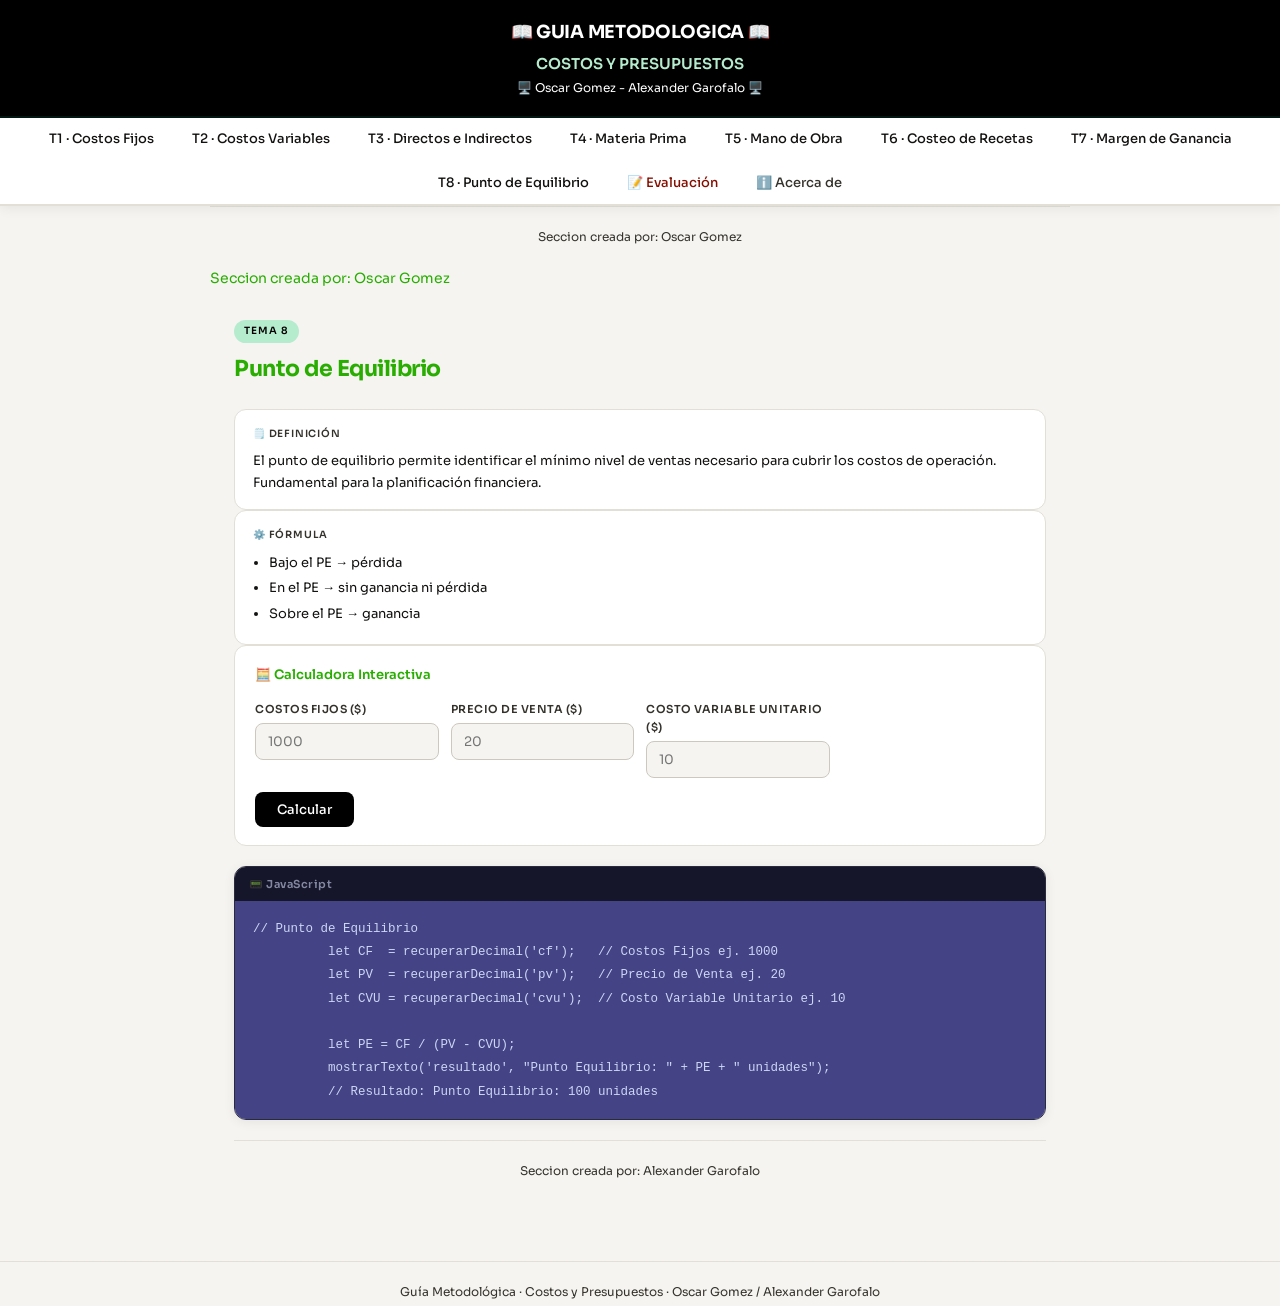
==== commit 11fa2059: "Mejoras de mis partes" ====
--- a/cyp.html
+++ b/cyp.html
@@ -34,16 +34,90 @@
 
     <!-- ══ TEMA 1 · COSTOS FIJOS ══ -->
     <section id="t1" class="seccion">
-      <h3>Costos Fijos</h3>
-      <input type="text" id="cf_alq" placeholder="Alquiler">
-      <input type="text" id="cf_serv" placeholder="Servicios">
-      <input type="text" id="cf_suel" placeholder="Sueldos">
-      <button onclick="calcularCostosFijos()">Calcular</button>
-      <div id="res_cf"></div>
-      <footer class="pie-pagina">
-        <p>Seccion creada por: Oscar Gomez</p>
-      </footer>
-    </section>
+  <div class="encabezado-tema">
+    <span class="etiqueta-tema">Tema 1</span>
+    <h2>Costos Fijos</h2>
+  </div>
+
+  <div class="fila-dos-columnas">
+
+    <div class="columna-contenido">
+
+      <div class="caja-info">
+        <h4>📝 Definición</h4>
+        <p>
+         Los costos fijos son aquellos gastos que una empresa o negocio debe pagar de forma periódica y obligatoria, sin importar su nivel de producción o volumen de ventas.
+          Son esenciales para mantener operativas las instalacionesy no varían a corto plazo por más que se produzca más o menos
+        </p>
+      </div>
+
+      <div class="caja-errores">
+        <h4>❌ Errores Comunes</h4>
+        <ul>
+          <li>Clasificación errónea de los gastos.</li>
+          <li>Errores de análisis y fijación de precios.</li>
+          <li> Impacto en la estructura del negocio.</li>
+        </ul>
+      </div>
+
+    </div>
+
+    <div class="columna-contenido">
+
+      <div class="caja-info">
+        <h4>⚙️ Características</h4>
+        <ul>
+          <li>Independientes de la actividad.</li>
+          <li>Predecibles y recurrentes.</li>
+          <li>Por unidad son inversamente proporcionales.</li>
+        </ul>
+      </div>
+
+      <div class="bloque-calculadora">
+        <h4>🧮 Calculadora Interactiva</h4>
+
+        <div class="campo">
+          <label>ALQUILER ($)</label>
+          <input type="number" id="cf_alq" placeholder="500">
+        </div>
+
+        <div class="campo">
+          <label>SERVICIOS ($)</label>
+          <input type="number" id="cf_serv" placeholder="100">
+        </div>
+
+        <div class="campo">
+          <label>SUELDOS ($)</label>
+          <input type="number" id="cf_suel" placeholder="800">
+        </div>
+
+        <button class="boton-calcular" onclick="calcularCostosFijos()">
+          Calcular
+        </button>
+
+        <div id="res_cf" class="resultado"></div>
+      </div>
+
+    </div>
+
+  </div>
+
+  <div class="bloque-codigo">
+    <div class="etiqueta-lenguaje">📟 JavaScript</div>
+<pre><code>
+let alquiler = 500;
+let servicios = 100;
+let sueldos = 800;
+
+let total = alquiler + servicios + sueldos;
+// Resultado: 1400
+</code></pre>
+  </div>
+
+  <footer class="pie-pagina">
+    <p>Sección creada por: Oscar Gomez</p>
+  </footer>
+</section>
 
     <!-- ══ TEMA 2 · COSTOS VARIABLES ══ -->
     <section id="t2" class="seccion">
@@ -52,12 +126,28 @@
         <h2>Costos Variables</h2>
       </div>
 
-      <div class="fila-dos-columnas">
-        <div class="columna-contenido">
-          <div class="caja-info">
-            <h4>🗒️ Definición</h4>
-            <p>Los costos variables cambian de acuerdo con la cantidad de productos elaborados o servicios ofrecidos. Son esenciales para calcular precios de venta, ganancias y niveles de producción rentables.</p>
-          </div>
+      <div class="caja-info">
+        <h4>🗒️ Definición</h4>
+        <p>Los costos variables cambian de acuerdo con la cantidad de productos elaborados o servicios ofrecidos. Son esenciales para calcular precios de venta, ganancias y niveles de producción rentables.</p>
+      </div>
+
+      <div class="caja-info">
+        <h4>⚙️ Características</h4>
+        <ul>
+          <li>Cambian según el volumen de producción.</li>
+          <li>Aumentan o disminuyen dependiendo de las ventas.</li>
+          <li>Son proporcionales a la actividad del negocio.</li>
+        </ul>
+      </div>
+
+      <div class="bloque-calculadora">
+        <h4>🧮 Calculadora Interactiva</h4>
+        <div class="grilla-campos">
+          <div class="campo">
+            <label>Costo por unidad ($)</label>
+            <input type="number" id="cv_cvu" placeholder="3" step="0.01" />
+          </div>
+<<<<<<< HEAD
           <div class="caja-errores">
             <h4>❌ Errores Comunes</h4>
             <ul>
@@ -97,9 +187,16 @@
               </div>
             </div>
             <button class="boton-calcular" onclick="calcularCostosVariables()">Calcular</button>
-            <div class="caja-resultado" id="res_cv"></div>
-          </div>
-        </div>
+            <p id="t2"></p>
+=======
+          <div class="campo">
+            <label>Cantidad producida</label>
+            <input type="number" id="cv_cant" placeholder="50" />
+>>>>>>> f0e0829dc3823b01e97f253697de61203913ffe9
+          </div>
+        </div>
+        <button class="boton-calcular" onclick="calcularCostosVariables()">Calcular</button>
+        <div class="caja-resultado" id="res_cv"></div>
       </div>
 
       <div class="bloque-codigo">
@@ -120,11 +217,90 @@
 
     <!-- ══ TEMA 3 · COSTOS DIRECTOS E INDIRECTOS ══ -->
     <section id="t3" class="seccion">
-      <h3>Costos Directos e Indirectos</h3>
-      <input type="text" id="ci_dir" placeholder="Costos Directos">
-      <input type="text" id="ci_ind" placeholder="Costos Indirectos">
-      <button onclick="calcularDirectosIndirectos()">Calcular</button>
-      <div id="res_ci"></div>
+  <div class="encabezado-tema">
+    <span class="etiqueta-tema">Tema 3</span>
+    <h2>Costos Directos e Indirectos</h2>
+  </div>
+
+  <div class="fila-dos-columnas">
+
+    <div class="columna-contenido">
+
+      <div class="caja-info">
+        <h4>📝 Definición</h4>
+        <p>
+          Los costos directos son aquellos que se pueden identificar
+          directamente con la elaboración de un producto. Los costos
+          indirectos son necesarios para la producción, pero no se
+          pueden asociar directamente a un producto específico.
+        </p>
+      </div>
+
+      <div class="caja-errores">
+        <h4>❌ Errores Comunes</h4>
+        <ul>
+          <li>Confundir costos directos con indirectos.</li>
+          <li>No registrar gastos de apoyo a la producción.</li>
+          <li>Clasificar incorrectamente los materiales.</li>
+        </ul>
+      </div>
+
+
+    </div>
+
+    <div class="columna-contenido">
+
+      <div class="caja-info">
+        <h4>⚙️ Ejemplos</h4>
+        <ul>
+          <li><strong>Directos:</strong> harina, queso, carne.</li>
+          <li><strong>Indirectos:</strong> electricidad, limpieza.</li>
+          <li>Ayudan a calcular el costo total del producto.</li>
+        </ul>
+      </div>
+
+      <div class="bloque-calculadora">
+        <h4>🧮 Calculadora Interactiva</h4>
+
+        <div class="campo">
+          <label>Costo Directo ($)</label>
+          <input type="number" id="cd" placeholder="50">
+        </div>
+
+        <div class="campo">
+          <label>Costo Indirecto ($)</label>
+          <input type="number" id="ci" placeholder="20">
+        </div>
+
+        <button class="boton-calcular" onclick="calcularDirectosIndirectos()">
+          Calcular
+        </button>
+
+        <div id="res_t3" class="resultado"></div>
+      </div>
+
+    </div>
+
+  </div>
+
+  <div class="bloque-codigo">
+    <div class="etiqueta-lenguaje">📟 JavaScript</div>
+    <pre><code>
+// Costos Directos e Indirectos
+
+let directos = 50;
+let indirectos = 20;
+
+let total = directos + indirectos;
+
+// Resultado: 70
+    </code></pre>
+  </div>
+
+  <footer class="pie-pagina">
+    <p>Sección creada por: Oscar Gomez</p>
+  </footer>
+</section>
       <footer class="pie-pagina">
         <p>Seccion creada por: Oscar Gomez</p>
       </footer>
@@ -137,61 +313,41 @@
         <h2>Costos de Materia Prima</h2>
       </div>
 
-      <div class="fila-dos-columnas">
-        <div class="columna-contenido">
-          <div class="caja-info">
-            <h4>🗒️ Definición</h4>
-            <p>El control adecuado de la materia prima permite reducir desperdicios, mejorar la producción y obtener mayores ganancias dentro de una empresa.</p>
-          </div>
-          <div class="caja-errores">
-            <h4>❌ Errores Comunes</h4>
-            <ul>
-              <li>No considerar las mermas o desperdicios en el costo de materia prima.</li>
-              <li>Omitir la materia prima indirecta (empaques) al calcular el costo de producción.</li>
-              <li>No actualizar los precios de insumos ante variaciones del mercado.</li>
-            </ul>
-          </div>
-          <div class="caja-tips">
-            <h4>💡 Tips</h4>
-            <ul>
-              <li><strong>Factor de merma:</strong> Si la receta pide 100g y se desperdicia un 10%, el costo real es sobre 110g.</li>
-              <li><strong>Costeo exacto:</strong> Incluye TODOS los insumos: ingredientes, empaques y materiales indirectos.</li>
-              <li><strong>Consejo:</strong> Actualiza los costos cada vez que cambien los precios de proveedores.</li>
-            </ul>
-          </div>
-        </div>
-        <div class="columna-contenido">
-          <div class="caja-info">
-            <h4>⚙️ Tipos</h4>
-            <ul>
-              <li><strong>Directa:</strong> ingredientes principales del producto.</li>
-              <li><strong>Indirecta:</strong> empaques, etiquetas, condimentos.</li>
-            </ul>
-          </div>
-          <div class="bloque-calculadora">
-            <h4>🧮 Calculadora Interactiva</h4>
-            <div class="grilla-campos">
-              <div class="campo">
-                <label>Ingrediente 1 ($)</label>
-                <input type="number" id="mp_i1" placeholder="2" step="0.01" />
-              </div>
-              <div class="campo">
-                <label>Ingrediente 2 ($)</label>
-                <input type="number" id="mp_i2" placeholder="3" step="0.01" />
-              </div>
-              <div class="campo">
-                <label>Ingrediente 3 ($)</label>
-                <input type="number" id="mp_i3" placeholder="1" step="0.01" />
-              </div>
-              <div class="campo">
-                <label>% Merma (desperdicio)</label>
-                <input type="number" id="mp_merma" placeholder="10" />
-              </div>
-            </div>
-            <button class="boton-calcular" onclick="calcularMateriaPrima()">Calcular</button>
-            <div class="caja-resultado" id="res_mp"></div>
-          </div>
-        </div>
+      <div class="caja-info">
+        <h4>🗒️ Definición</h4>
+        <p>El control adecuado de la materia prima permite reducir desperdicios, mejorar la producción y obtener mayores ganancias dentro de una empresa.</p>
+      </div>
+
+      <div class="caja-info">
+        <h4>⚙️ Tipos</h4>
+        <ul>
+          <li><strong>Directa:</strong> ingredientes principales del producto.</li>
+          <li><strong>Indirecta:</strong> empaques, etiquetas, condimentos.</li>
+        </ul>
+      </div>
+
+      <div class="bloque-calculadora">
+        <h4>🧮 Calculadora Interactiva</h4>
+        <div class="grilla-campos">
+          <div class="campo">
+            <label>Ingrediente 1 ($)</label>
+            <input type="number" id="mp_i1" placeholder="2" step="0.01" />
+          </div>
+          <div class="campo">
+            <label>Ingrediente 2 ($)</label>
+            <input type="number" id="mp_i2" placeholder="3" step="0.01" />
+          </div>
+          <div class="campo">
+            <label>Ingrediente 3 ($)</label>
+            <input type="number" id="mp_i3" placeholder="1" step="0.01" />
+          </div>
+          <div class="campo">
+            <label>% Merma (desperdicio)</label>
+            <input type="number" id="mp_merma" placeholder="10" />
+          </div>
+        </div>
+        <button class="boton-calcular" onclick="calcularMateriaPrima()">Calcular</button>
+        <div class="caja-resultado" id="res_mp"></div>
       </div>
 
       <div class="bloque-codigo">
@@ -213,13 +369,89 @@
 
     <!-- ══ TEMA 5 · MANO DE OBRA ══ -->
     <section id="t5" class="seccion">
-      <h3>Mano de Obra</h3>
-      <input type="text" id="mo_horas" placeholder="Horas trabajadas">
-      <input type="text" id="mo_costo" placeholder="Costo por hora">
-      <button onclick="calcularManoObra()">Calcular</button>
-      <div id="res_mo"></div>
-      <footer class="pie-pagina">
-        <p>Seccion creada por: Oscar Gomez</p>
+  <div class="encabezado-tema">
+    <span class="etiqueta-tema">Tema 5</span>
+    <h2>Mano de Obra</h2>
+  </div>
+
+  <div class="fila-dos-columnas">
+
+    <div class="columna-contenido">
+
+      <div class="caja-info">
+        <h4>📝 Definición</h4>
+        <p>
+          La mano de obra representa el costo del trabajo realizado por los
+          empleados en la producción de bienes o servicios. Es un elemento
+          fundamental dentro de los costos de producción.
+        </p>
+      </div>
+
+      <div class="caja-errores">
+        <h4>❌ Errores Comunes</h4>
+        <ul>
+          <li>No registrar todas las horas trabajadas.</li>
+          <li>Calcular incorrectamente el costo por hora.</li>
+          <li>Olvidar beneficios y aportes laborales.</li>
+        </ul>
+      </div>
+
+
+    </div>
+
+    <div class="columna-contenido">
+
+      <div class="caja-info">
+        <h4>⚙️ Características</h4>
+        <ul>
+          <li>Puede ser directa o indirecta.</li>
+          <li>Forma parte del costo de producción.</li>
+          <li>Influye en el precio final del producto.</li>
+        </ul>
+      </div>
+
+      <div class="bloque-calculadora">
+        <h4>🧮 Calculadora Interactiva</h4>
+
+        <div class="campo">
+          <label>Horas Trabajadas</label>
+          <input type="number" id="horas" placeholder="40">
+        </div>
+
+        <div class="campo">
+          <label>Costo por Hora ($)</label>
+          <input type="number" id="costo" placeholder="5">
+        </div>
+
+        <button class="boton-calcular" onclick="calcularManoObra()">
+          Calcular
+        </button>
+
+        <div id="res_t5" class="resultado"></div>
+      </div>
+
+    </div>
+
+  </div>
+
+  <div class="bloque-codigo">
+    <div class="etiqueta-lenguaje">📟 JavaScript</div>
+    <pre><code>
+// Mano de Obra
+
+let horas = 40;
+let costoHora = 5;
+
+let total = horas * costoHora;
+
+// Resultado: $200
+    </code></pre>
+  </div>
+
+  <footer class="pie-pagina">
+    <p>Sección creada por: Oscar Gomez</p>
+  </footer>
+</section>
       </footer>
     </section>
 
@@ -230,64 +462,44 @@
         <h2>Costeo de Recetas</h2>
       </div>
 
-      <div class="fila-dos-columnas">
-        <div class="columna-contenido">
-          <div class="caja-info">
-            <h4>🗒️ Definición</h4>
-            <p>El costeo de recetas permite calcular el costo total de los ingredientes de un alimento o bebida. Muy utilizado en restaurantes y cafeterías para fijar precios correctos.</p>
-          </div>
-          <div class="caja-errores">
-            <h4>❌ Errores Comunes</h4>
-            <ul>
-              <li>No considerar el desperdicio o merma al calcular el costo.</li>
-              <li>Olvidar ingredientes secundarios (sal, condimentos, empaque).</li>
-              <li>No actualizar los precios de ingredientes cuando varían en el mercado.</li>
-            </ul>
-          </div>
-          <div class="caja-tips">
-            <h4>💡 Tips</h4>
-            <ul>
-              <li><strong>Formato:</strong> Usa una tabla: Ingrediente │ Cantidad │ Precio unitario │ Costo parcial.</li>
-              <li><strong>Regla del costo objetivo:</strong> El costo no debe superar el 30–35% del precio de venta.</li>
-              <li><strong>Hack productivo:</strong> Pesa y mide con precisión — 10g extra × 100 platos es significativo.</li>
-            </ul>
-          </div>
-        </div>
-        <div class="columna-contenido">
-          <div class="caja-info">
-            <h4>⚙️ Elementos del Costeo</h4>
-            <ul>
-              <li>Ingredientes y sus cantidades.</li>
-              <li>Precio unitario de cada ingrediente.</li>
-              <li>Costo total por receta.</li>
-              <li>El margen de ganancia se agrega al costo para fijar el precio de venta.</li>
-            </ul>
-          </div>
-          <div class="bloque-calculadora">
-            <h4>🧮 Calculadora interactiva</h4>
-            <div class="tabla-ingredientes">
-              <div class="fila-encabezado-tabla"><span>Ingrediente</span><span>Costo ($)</span></div>
-              <div class="fila-ingrediente">
-                <input type="text" id="rec_n1" placeholder="Harina" />
-                <input type="number" id="rec_c1" placeholder="1.50" step="0.01" />
-              </div>
-              <div class="fila-ingrediente">
-                <input type="text" id="rec_n2" placeholder="Huevos" />
-                <input type="number" id="rec_c2" placeholder="2.00" step="0.01" />
-              </div>
-              <div class="fila-ingrediente">
-                <input type="text" id="rec_n3" placeholder="Azúcar" />
-                <input type="number" id="rec_c3" placeholder="1.00" step="0.01" />
-              </div>
-              <div class="fila-ingrediente">
-                <input type="text" id="rec_n4" placeholder="Otro..." />
-                <input type="number" id="rec_c4" placeholder="0" step="0.01" />
-              </div>
-            </div>
-            <button class="boton-calcular" onclick="calcularReceta()">Calcular</button>
-            <div class="caja-resultado" id="res_rec"></div>
-          </div>
-        </div>
+      <div class="caja-info">
+        <h4>🗒️ Definición</h4>
+        <p>El costeo de recetas permite calcular el costo total de los ingredientes de un alimento o bebida. Muy utilizado en restaurantes y cafeterías para fijar precios correctos.</p>
+      </div>
+
+      <div class="caja-info">
+        <h4>⚙️ Elementos del Costeo</h4>
+        <ul>
+          <li>Ingredientes y sus cantidades.</li>
+          <li>Precio unitario de cada ingrediente.</li>
+          <li>Costo total por receta.</li>
+          <li>El margen de ganancia se agrega al costo para fijar el precio de venta.</li>
+        </ul>
+      </div>
+
+      <div class="bloque-calculadora">
+        <h4>🧮 Calculadora interactiva</h4>
+        <div class="tabla-ingredientes">
+          <div class="fila-encabezado-tabla"><span>Ingrediente</span><span>Costo ($)</span></div>
+          <div class="fila-ingrediente">
+            <input type="text" id="rec_n1" placeholder="Harina" />
+            <input type="number" id="rec_c1" placeholder="1.50" step="0.01" />
+          </div>
+          <div class="fila-ingrediente">
+            <input type="text" id="rec_n2" placeholder="Huevos" />
+            <input type="number" id="rec_c2" placeholder="2.00" step="0.01" />
+          </div>
+          <div class="fila-ingrediente">
+            <input type="text" id="rec_n3" placeholder="Azúcar" />
+            <input type="number" id="rec_c3" placeholder="1.00" step="0.01" />
+          </div>
+          <div class="fila-ingrediente">
+            <input type="text" id="rec_n4" placeholder="Otro..." />
+            <input type="number" id="rec_c4" placeholder="0" step="0.01" />
+          </div>
+        </div>
+        <button class="boton-calcular" onclick="calcularReceta()">Calcular</button>
+        <div class="caja-resultado" id="res_rec"></div>
       </div>
 
       <div class="bloque-codigo">
@@ -309,27 +521,92 @@
 
     <!-- ══ TEMA 7 · MARGEN DE GANANCIA ══ -->
     <section id="t7" class="seccion">
-      <h3>Margen de Ganancia</h3>
-      <input type="text" id="mg_costo" placeholder="Costo">
-      <input type="text" id="mg_precio" placeholder="Precio de venta">
-      <button onclick="calcularMargenGanancia()">Calcular</button>
-
-      <div id="res_mg"></div>
-      <div class="fila-dos-columnas">
-        <div class="caja-info">
-          <h4>💰 Definición</h4>
-          <p>El margen de ganancia representa la utilidad obtenida por la empresa.</p>
-        </div>
-        <div class="caja-info">
-          <h4>📊 Fórmula</h4>
-          <ul>
-            <li>Ganancia = Precio - Costo</li>
-            <li>% = (Ganancia / Costo) × 100</li>
-          </ul>
-        </div>
-      </div>
-
-      <footer class="pie-pagina">
+  <div class="encabezado-tema">
+    <span class="etiqueta-tema">Tema 7</span>
+    <h2>Margen de Ganancia</h2>
+  </div>
+
+  <div class="fila-dos-columnas">
+
+    <div class="columna-contenido">
+
+      <div class="caja-info">
+        <h4>📝 Definición</h4>
+        <p>
+          El margen de ganancia es la diferencia entre el costo de un producto
+          y su precio de venta. Permite conocer cuánto beneficio obtiene una
+          empresa por cada venta realizada.
+        </p>
+      </div>
+
+      <div class="caja-errores">
+        <h4>❌ Errores Comunes</h4>
+        <ul>
+          <li>No incluir todos los costos de producción.</li>
+          <li>Confundir ingresos con ganancias.</li>
+          <li>Calcular incorrectamente el porcentaje de ganancia.</li>
+        </ul>
+      </div>
+
+
+    </div>
+
+    <div class="columna-contenido">
+
+      <div class="caja-info">
+        <h4>⚙️ Fórmulas</h4>
+        <ul>
+          <li>Ganancia = Precio de Venta − Costo</li>
+          <li>Margen (%) = (Ganancia ÷ Costo) × 100</li>
+          <li>Ayuda a medir la rentabilidad.</li>
+        </ul>
+      </div>
+
+      <div class="bloque-calculadora">
+        <h4>🧮 Calculadora Interactiva</h4>
+
+        <div class="campo">
+          <label>Costo del Producto ($)</label>
+          <input type="number" id="mg_costo" placeholder="50">
+        </div>
+
+        <div class="campo">
+          <label>Precio de Venta ($)</label>
+          <input type="number" id="mg_precio" placeholder="80">
+        </div>
+
+        <button class="boton-calcular" onclick="calcularMargenGanancia()">
+          Calcular
+        </button>
+
+        <div id="res_t7" class="resultado"></div>
+      </div>
+
+    </div>
+
+  </div>
+
+  <div class="bloque-codigo">
+    <div class="etiqueta-lenguaje">📟 JavaScript</div>
+    <pre><code>
+// Margen de Ganancia
+
+let costo = 50;
+let precioVenta = 80;
+
+let ganancia = precioVenta - costo;
+let margen = (ganancia / costo) * 100;
+
+// Resultado:
+// Ganancia = $30
+// Margen = 60%
+    </code></pre>
+  </div>
+
+  <footer class="pie-pagina">
+    <p>Sección creada por: Oscar Gomez</p>
+  </footer>
+</section>
         <p>Seccion creada por: Oscar Gomez</p>
       </footer>
     </section>
@@ -341,58 +618,38 @@
         <h2>Punto de Equilibrio</h2>
       </div>
 
-      <div class="fila-dos-columnas">
-        <div class="columna-contenido">
-          <div class="caja-info">
-            <h4>🗒️ Definición</h4>
-            <p>El punto de equilibrio permite identificar el mínimo nivel de ventas necesario para cubrir los costos de operación. Fundamental para la planificación financiera.</p>
-          </div>
-          <div class="caja-errores">
-            <h4>❌ Errores Comunes</h4>
-            <ul>
-              <li>Usar el costo total en lugar del costo variable UNITARIO en la fórmula.</li>
-              <li>No actualizar el punto de equilibrio cuando cambian costos o precios.</li>
-              <li>Confundir punto de equilibrio en unidades con el punto de equilibrio en dinero.</li>
-            </ul>
-          </div>
-          <div class="caja-tips">
-            <h4>💡 Tips</h4>
-            <ul>
-              <li><strong>PE en dinero:</strong> PE$ = Costos Fijos / (1 − Costo Variable / Precio Venta).</li>
-              <li><strong>Estrategia:</strong> Para bajar el PE: reduce costos fijos, sube precio o baja costo variable.</li>
-              <li><strong>Interpretación:</strong> Bajo el PE = pérdida. En el PE = cero ganancia. Sobre el PE = ganancia.</li>
-            </ul>
-          </div>
-        </div>
-        <div class="columna-contenido">
-          <div class="caja-info">
-            <h4>⚙️ Fórmula</h4>
-            <ul>
-              <li>Bajo el PE → pérdida</li>
-              <li>En el PE → sin ganancia ni pérdida</li>
-              <li>Sobre el PE → ganancia</li>
-            </ul>
-          </div>
-          <div class="bloque-calculadora">
-            <h4>🧮 Calculadora Interactiva</h4>
-            <div class="grilla-campos">
-              <div class="campo">
-                <label>Costos Fijos ($)</label>
-                <input type="number" id="pe_cf" placeholder="1000" step="0.01" />
-              </div>
-              <div class="campo">
-                <label>Precio de Venta ($)</label>
-                <input type="number" id="pe_pv" placeholder="20" step="0.01" />
-              </div>
-              <div class="campo">
-                <label>Costo Variable Unitario ($)</label>
-                <input type="number" id="pe_cvu" placeholder="10" step="0.01" />
-              </div>
-            </div>
-            <button class="boton-calcular" onclick="calcularPuntoEquilibrio()">Calcular</button>
-            <div class="caja-resultado" id="res_pe"></div>
-          </div>
-        </div>
+      <div class="caja-info">
+        <h4>🗒️ Definición</h4>
+        <p>El punto de equilibrio permite identificar el mínimo nivel de ventas necesario para cubrir los costos de operación. Fundamental para la planificación financiera.</p>
+      </div>
+
+      <div class="caja-info">
+        <h4>⚙️ Fórmula</h4>
+        <ul>
+          <li>Bajo el PE → pérdida</li>
+          <li>En el PE → sin ganancia ni pérdida</li>
+          <li>Sobre el PE → ganancia</li>
+        </ul>
+      </div>
+
+      <div class="bloque-calculadora">
+        <h4>🧮 Calculadora Interactiva</h4>
+        <div class="grilla-campos">
+          <div class="campo">
+            <label>Costos Fijos ($)</label>
+            <input type="number" id="pe_cf" placeholder="1000" step="0.01" />
+          </div>
+          <div class="campo">
+            <label>Precio de Venta ($)</label>
+            <input type="number" id="pe_pv" placeholder="20" step="0.01" />
+          </div>
+          <div class="campo">
+            <label>Costo Variable Unitario ($)</label>
+            <input type="number" id="pe_cvu" placeholder="10" step="0.01" />
+          </div>
+        </div>
+        <button class="boton-calcular" onclick="calcularPuntoEquilibrio()">Calcular</button>
+        <div class="caja-resultado" id="res_pe"></div>
       </div>
 
       <div class="bloque-codigo">
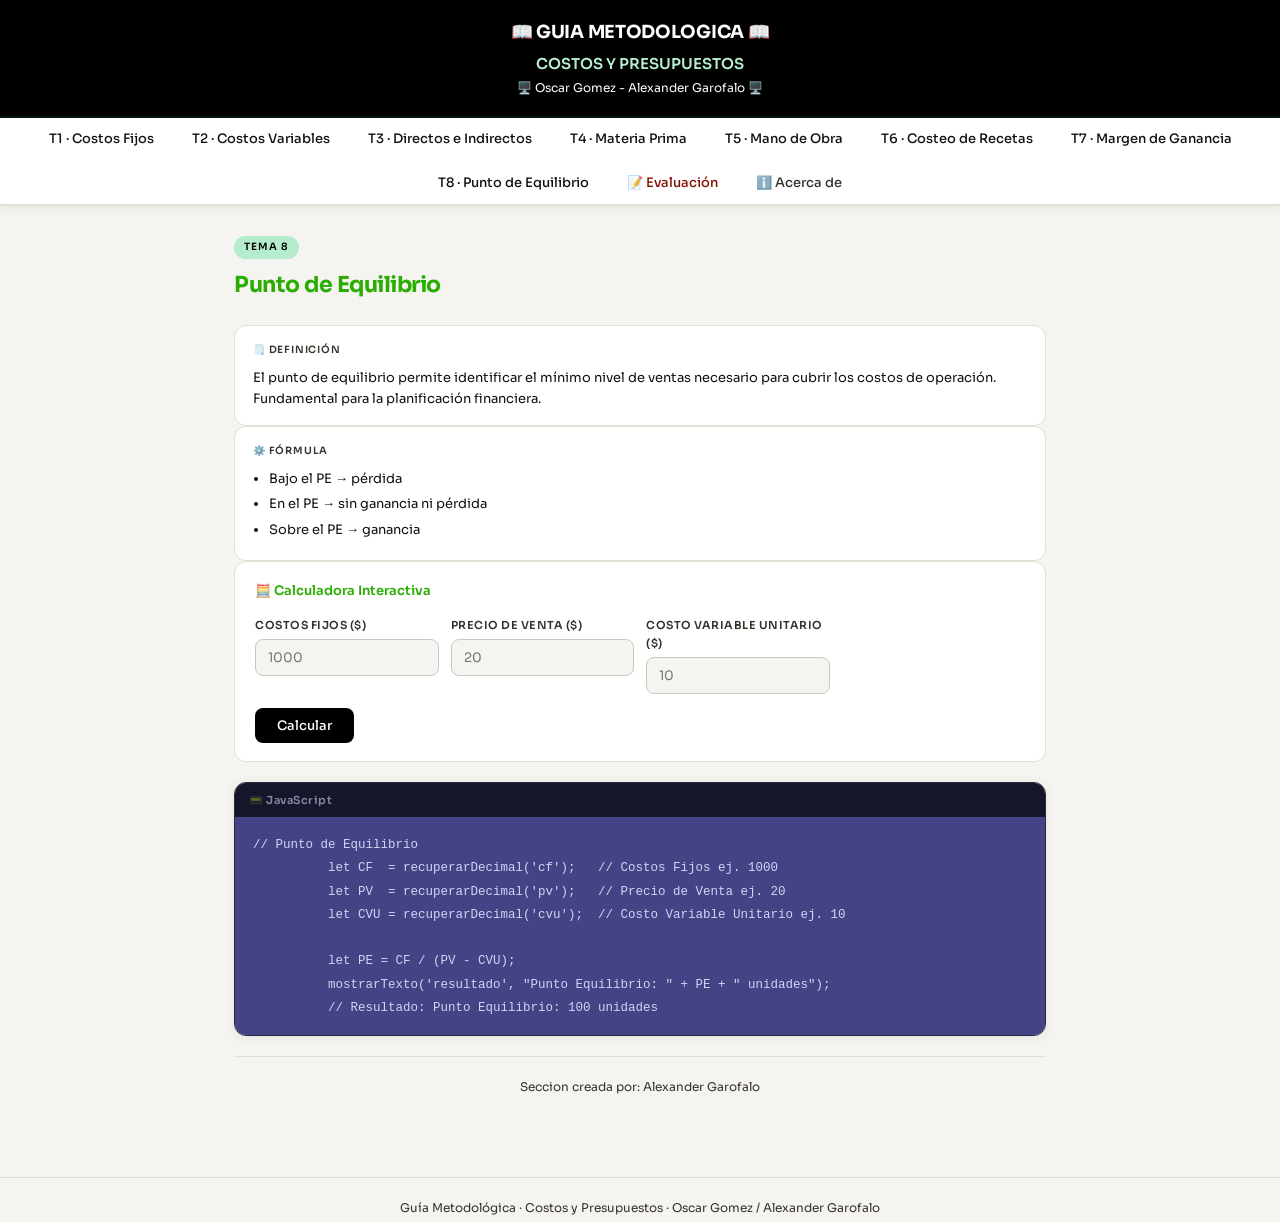
==== commit 225cc97d: "Cambias funcional CI en Tutoria" ====
--- a/cyp.html
+++ b/cyp.html
@@ -34,90 +34,16 @@
 
     <!-- ══ TEMA 1 · COSTOS FIJOS ══ -->
     <section id="t1" class="seccion">
-  <div class="encabezado-tema">
-    <span class="etiqueta-tema">Tema 1</span>
-    <h2>Costos Fijos</h2>
-  </div>
-
-  <div class="fila-dos-columnas">
-
-    <div class="columna-contenido">
-
-      <div class="caja-info">
-        <h4>📝 Definición</h4>
-        <p>
-         Los costos fijos son aquellos gastos que una empresa o negocio debe pagar de forma periódica y obligatoria, sin importar su nivel de producción o volumen de ventas.
-          Son esenciales para mantener operativas las instalacionesy no varían a corto plazo por más que se produzca más o menos
-        </p>
-      </div>
-
-      <div class="caja-errores">
-        <h4>❌ Errores Comunes</h4>
-        <ul>
-          <li>Clasificación errónea de los gastos.</li>
-          <li>Errores de análisis y fijación de precios.</li>
-          <li> Impacto en la estructura del negocio.</li>
-        </ul>
-      </div>
-
-    </div>
-
-    <div class="columna-contenido">
-
-      <div class="caja-info">
-        <h4>⚙️ Características</h4>
-        <ul>
-          <li>Independientes de la actividad.</li>
-          <li>Predecibles y recurrentes.</li>
-          <li>Por unidad son inversamente proporcionales.</li>
-        </ul>
-      </div>
-
-      <div class="bloque-calculadora">
-        <h4>🧮 Calculadora Interactiva</h4>
-
-        <div class="campo">
-          <label>ALQUILER ($)</label>
-          <input type="number" id="cf_alq" placeholder="500">
-        </div>
-
-        <div class="campo">
-          <label>SERVICIOS ($)</label>
-          <input type="number" id="cf_serv" placeholder="100">
-        </div>
-
-        <div class="campo">
-          <label>SUELDOS ($)</label>
-          <input type="number" id="cf_suel" placeholder="800">
-        </div>
-
-        <button class="boton-calcular" onclick="calcularCostosFijos()">
-          Calcular
-        </button>
-
-        <div id="res_cf" class="resultado"></div>
-      </div>
-
-    </div>
-
-  </div>
-
-  <div class="bloque-codigo">
-    <div class="etiqueta-lenguaje">📟 JavaScript</div>
-<pre><code>
-let alquiler = 500;
-let servicios = 100;
-let sueldos = 800;
-
-let total = alquiler + servicios + sueldos;
-// Resultado: 1400
-</code></pre>
-  </div>
-
-  <footer class="pie-pagina">
-    <p>Sección creada por: Oscar Gomez</p>
-  </footer>
-</section>
+      <h3>Costos Fijos</h3>
+      <input type="text" id="cf_alq" placeholder="Alquiler">
+      <input type="text" id="cf_serv" placeholder="Servicios">
+      <input type="text" id="cf_suel" placeholder="Sueldos">
+      <button onclick="calcularCostosFijos()">Calcular</button>
+      <div id="res_cf"></div>
+      <footer class="pie-pagina">
+        <p>Seccion creada por: Oscar Gomez</p>
+      </footer>
+    </section>
 
     <!-- ══ TEMA 2 · COSTOS VARIABLES ══ -->
     <section id="t2" class="seccion">
@@ -147,52 +73,9 @@
             <label>Costo por unidad ($)</label>
             <input type="number" id="cv_cvu" placeholder="3" step="0.01" />
           </div>
-<<<<<<< HEAD
-          <div class="caja-errores">
-            <h4>❌ Errores Comunes</h4>
-            <ul>
-              <li>Confundir costos variables con costos fijos.</li>
-              <li>No actualizar el costo variable unitario cuando cambian los insumos.</li>
-              <li>Calcular el total sin incluir todos los materiales.</li>
-            </ul>
-          </div>
-          <div class="caja-tips">
-            <h4>💡 Tips</h4>
-            <ul>
-              <li><strong>Test rápido:</strong> ¿Este gasto aumenta si produzco más? Si SÍ → es costo variable.</li>
-              <li><strong>Fórmula directa:</strong> CV Total = Costo Unitario × Cantidad producida.</li>
-              <li><strong>Consejo:</strong> Negociar precios con proveedores reduce los costos variables directamente.</li>
-            </ul>
-          </div>
-        </div>
-        <div class="columna-contenido">
-          <div class="caja-info">
-            <h4>⚙️ Características</h4>
-            <ul>
-              <li>Cambian según el volumen de producción.</li>
-              <li>Aumentan o disminuyen dependiendo de las ventas.</li>
-              <li>Son proporcionales a la actividad del negocio.</li>
-            </ul>
-          </div>
-          <div class="bloque-calculadora">
-            <h4>🧮 Calculadora Interactiva</h4>
-            <div class="grilla-campos">
-              <div class="campo">
-                <label>Costo por unidad ($)</label>
-                <input type="number" id="cv_cvu" placeholder="3" step="0.01" />
-              </div>
-              <div class="campo">
-                <label>Cantidad producida</label>
-                <input type="number" id="cv_cant" placeholder="50" />
-              </div>
-            </div>
-            <button class="boton-calcular" onclick="calcularCostosVariables()">Calcular</button>
-            <p id="t2"></p>
-=======
           <div class="campo">
             <label>Cantidad producida</label>
             <input type="number" id="cv_cant" placeholder="50" />
->>>>>>> f0e0829dc3823b01e97f253697de61203913ffe9
           </div>
         </div>
         <button class="boton-calcular" onclick="calcularCostosVariables()">Calcular</button>
@@ -217,90 +100,11 @@
 
     <!-- ══ TEMA 3 · COSTOS DIRECTOS E INDIRECTOS ══ -->
     <section id="t3" class="seccion">
-  <div class="encabezado-tema">
-    <span class="etiqueta-tema">Tema 3</span>
-    <h2>Costos Directos e Indirectos</h2>
-  </div>
-
-  <div class="fila-dos-columnas">
-
-    <div class="columna-contenido">
-
-      <div class="caja-info">
-        <h4>📝 Definición</h4>
-        <p>
-          Los costos directos son aquellos que se pueden identificar
-          directamente con la elaboración de un producto. Los costos
-          indirectos son necesarios para la producción, pero no se
-          pueden asociar directamente a un producto específico.
-        </p>
-      </div>
-
-      <div class="caja-errores">
-        <h4>❌ Errores Comunes</h4>
-        <ul>
-          <li>Confundir costos directos con indirectos.</li>
-          <li>No registrar gastos de apoyo a la producción.</li>
-          <li>Clasificar incorrectamente los materiales.</li>
-        </ul>
-      </div>
-
-
-    </div>
-
-    <div class="columna-contenido">
-
-      <div class="caja-info">
-        <h4>⚙️ Ejemplos</h4>
-        <ul>
-          <li><strong>Directos:</strong> harina, queso, carne.</li>
-          <li><strong>Indirectos:</strong> electricidad, limpieza.</li>
-          <li>Ayudan a calcular el costo total del producto.</li>
-        </ul>
-      </div>
-
-      <div class="bloque-calculadora">
-        <h4>🧮 Calculadora Interactiva</h4>
-
-        <div class="campo">
-          <label>Costo Directo ($)</label>
-          <input type="number" id="cd" placeholder="50">
-        </div>
-
-        <div class="campo">
-          <label>Costo Indirecto ($)</label>
-          <input type="number" id="ci" placeholder="20">
-        </div>
-
-        <button class="boton-calcular" onclick="calcularDirectosIndirectos()">
-          Calcular
-        </button>
-
-        <div id="res_t3" class="resultado"></div>
-      </div>
-
-    </div>
-
-  </div>
-
-  <div class="bloque-codigo">
-    <div class="etiqueta-lenguaje">📟 JavaScript</div>
-    <pre><code>
-// Costos Directos e Indirectos
-
-let directos = 50;
-let indirectos = 20;
-
-let total = directos + indirectos;
-
-// Resultado: 70
-    </code></pre>
-  </div>
-
-  <footer class="pie-pagina">
-    <p>Sección creada por: Oscar Gomez</p>
-  </footer>
-</section>
+      <h3>Costos Directos e Indirectos</h3>
+      <input type="text" id="ci_dir" placeholder="Costos Directos">
+      <input type="text" id="ci_ind" placeholder="Costos Indirectos">
+      <button onclick="calcularDirectosIndirectos()">Calcular</button>
+      <div id="res_ci"></div>
       <footer class="pie-pagina">
         <p>Seccion creada por: Oscar Gomez</p>
       </footer>
@@ -369,89 +173,13 @@
 
     <!-- ══ TEMA 5 · MANO DE OBRA ══ -->
     <section id="t5" class="seccion">
-  <div class="encabezado-tema">
-    <span class="etiqueta-tema">Tema 5</span>
-    <h2>Mano de Obra</h2>
-  </div>
-
-  <div class="fila-dos-columnas">
-
-    <div class="columna-contenido">
-
-      <div class="caja-info">
-        <h4>📝 Definición</h4>
-        <p>
-          La mano de obra representa el costo del trabajo realizado por los
-          empleados en la producción de bienes o servicios. Es un elemento
-          fundamental dentro de los costos de producción.
-        </p>
-      </div>
-
-      <div class="caja-errores">
-        <h4>❌ Errores Comunes</h4>
-        <ul>
-          <li>No registrar todas las horas trabajadas.</li>
-          <li>Calcular incorrectamente el costo por hora.</li>
-          <li>Olvidar beneficios y aportes laborales.</li>
-        </ul>
-      </div>
-
-
-    </div>
-
-    <div class="columna-contenido">
-
-      <div class="caja-info">
-        <h4>⚙️ Características</h4>
-        <ul>
-          <li>Puede ser directa o indirecta.</li>
-          <li>Forma parte del costo de producción.</li>
-          <li>Influye en el precio final del producto.</li>
-        </ul>
-      </div>
-
-      <div class="bloque-calculadora">
-        <h4>🧮 Calculadora Interactiva</h4>
-
-        <div class="campo">
-          <label>Horas Trabajadas</label>
-          <input type="number" id="horas" placeholder="40">
-        </div>
-
-        <div class="campo">
-          <label>Costo por Hora ($)</label>
-          <input type="number" id="costo" placeholder="5">
-        </div>
-
-        <button class="boton-calcular" onclick="calcularManoObra()">
-          Calcular
-        </button>
-
-        <div id="res_t5" class="resultado"></div>
-      </div>
-
-    </div>
-
-  </div>
-
-  <div class="bloque-codigo">
-    <div class="etiqueta-lenguaje">📟 JavaScript</div>
-    <pre><code>
-// Mano de Obra
-
-let horas = 40;
-let costoHora = 5;
-
-let total = horas * costoHora;
-
-// Resultado: $200
-    </code></pre>
-  </div>
-
-  <footer class="pie-pagina">
-    <p>Sección creada por: Oscar Gomez</p>
-  </footer>
-</section>
+      <h3>Mano de Obra</h3>
+      <input type="text" id="mo_horas" placeholder="Horas trabajadas">
+      <input type="text" id="mo_costo" placeholder="Costo por hora">
+      <button onclick="calcularManoObra()">Calcular</button>
+      <div id="res_mo"></div>
+      <footer class="pie-pagina">
+        <p>Seccion creada por: Oscar Gomez</p>
       </footer>
     </section>
 
@@ -521,92 +249,27 @@
 
     <!-- ══ TEMA 7 · MARGEN DE GANANCIA ══ -->
     <section id="t7" class="seccion">
-  <div class="encabezado-tema">
-    <span class="etiqueta-tema">Tema 7</span>
-    <h2>Margen de Ganancia</h2>
-  </div>
-
-  <div class="fila-dos-columnas">
-
-    <div class="columna-contenido">
-
-      <div class="caja-info">
-        <h4>📝 Definición</h4>
-        <p>
-          El margen de ganancia es la diferencia entre el costo de un producto
-          y su precio de venta. Permite conocer cuánto beneficio obtiene una
-          empresa por cada venta realizada.
-        </p>
-      </div>
-
-      <div class="caja-errores">
-        <h4>❌ Errores Comunes</h4>
-        <ul>
-          <li>No incluir todos los costos de producción.</li>
-          <li>Confundir ingresos con ganancias.</li>
-          <li>Calcular incorrectamente el porcentaje de ganancia.</li>
-        </ul>
-      </div>
-
-
-    </div>
-
-    <div class="columna-contenido">
-
-      <div class="caja-info">
-        <h4>⚙️ Fórmulas</h4>
-        <ul>
-          <li>Ganancia = Precio de Venta − Costo</li>
-          <li>Margen (%) = (Ganancia ÷ Costo) × 100</li>
-          <li>Ayuda a medir la rentabilidad.</li>
-        </ul>
-      </div>
-
-      <div class="bloque-calculadora">
-        <h4>🧮 Calculadora Interactiva</h4>
-
-        <div class="campo">
-          <label>Costo del Producto ($)</label>
-          <input type="number" id="mg_costo" placeholder="50">
-        </div>
-
-        <div class="campo">
-          <label>Precio de Venta ($)</label>
-          <input type="number" id="mg_precio" placeholder="80">
-        </div>
-
-        <button class="boton-calcular" onclick="calcularMargenGanancia()">
-          Calcular
-        </button>
-
-        <div id="res_t7" class="resultado"></div>
-      </div>
-
-    </div>
-
-  </div>
-
-  <div class="bloque-codigo">
-    <div class="etiqueta-lenguaje">📟 JavaScript</div>
-    <pre><code>
-// Margen de Ganancia
-
-let costo = 50;
-let precioVenta = 80;
-
-let ganancia = precioVenta - costo;
-let margen = (ganancia / costo) * 100;
-
-// Resultado:
-// Ganancia = $30
-// Margen = 60%
-    </code></pre>
-  </div>
-
-  <footer class="pie-pagina">
-    <p>Sección creada por: Oscar Gomez</p>
-  </footer>
-</section>
+      <h3>Margen de Ganancia</h3>
+      <input type="text" id="mg_costo" placeholder="Costo">
+      <input type="text" id="mg_precio" placeholder="Precio de venta">
+      <button onclick="calcularMargenGanancia()">Calcular</button>
+
+      <div id="res_mg"></div>
+      <div class="fila-dos-columnas">
+        <div class="caja-info">
+          <h4>💰 Definición</h4>
+          <p>El margen de ganancia representa la utilidad obtenida por la empresa.</p>
+        </div>
+        <div class="caja-info">
+          <h4>📊 Fórmula</h4>
+          <ul>
+            <li>Ganancia = Precio - Costo</li>
+            <li>% = (Ganancia / Costo) × 100</li>
+          </ul>
+        </div>
+      </div>
+
+      <footer class="pie-pagina">
         <p>Seccion creada por: Oscar Gomez</p>
       </footer>
     </section>
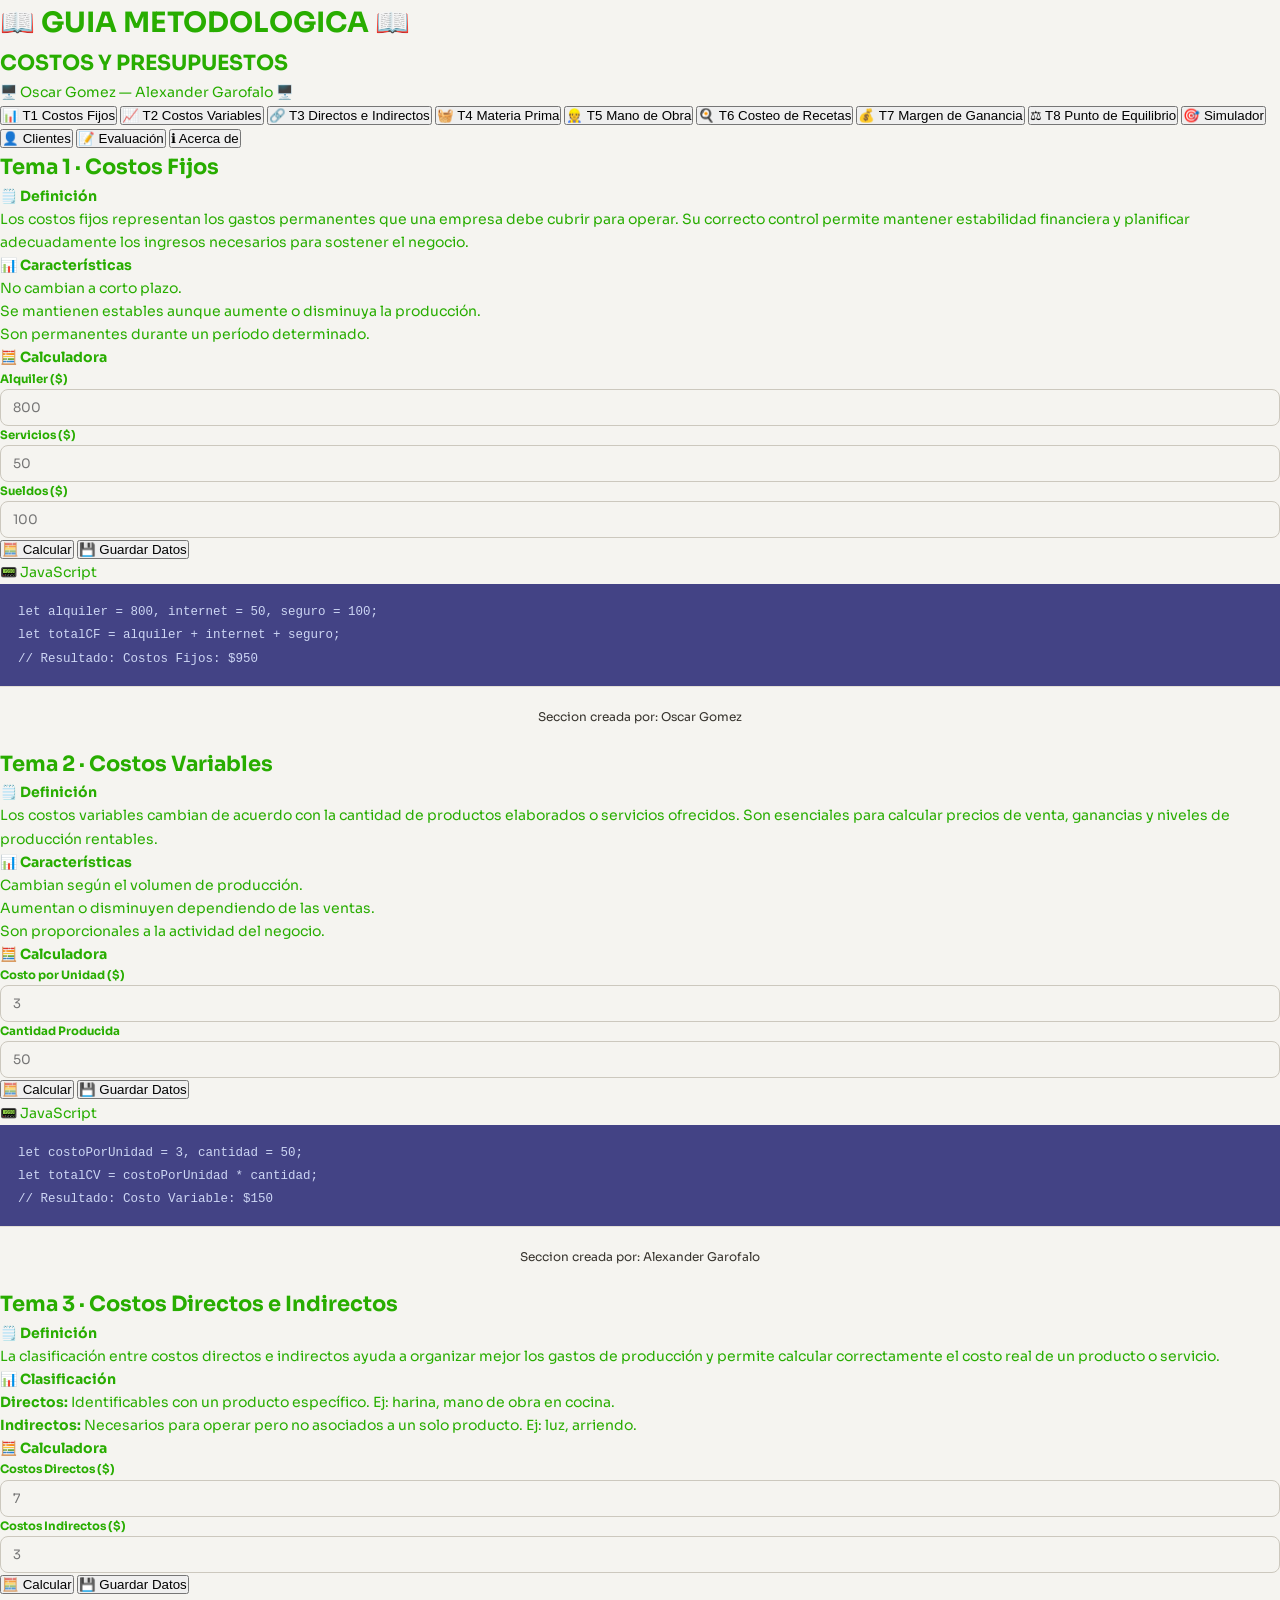
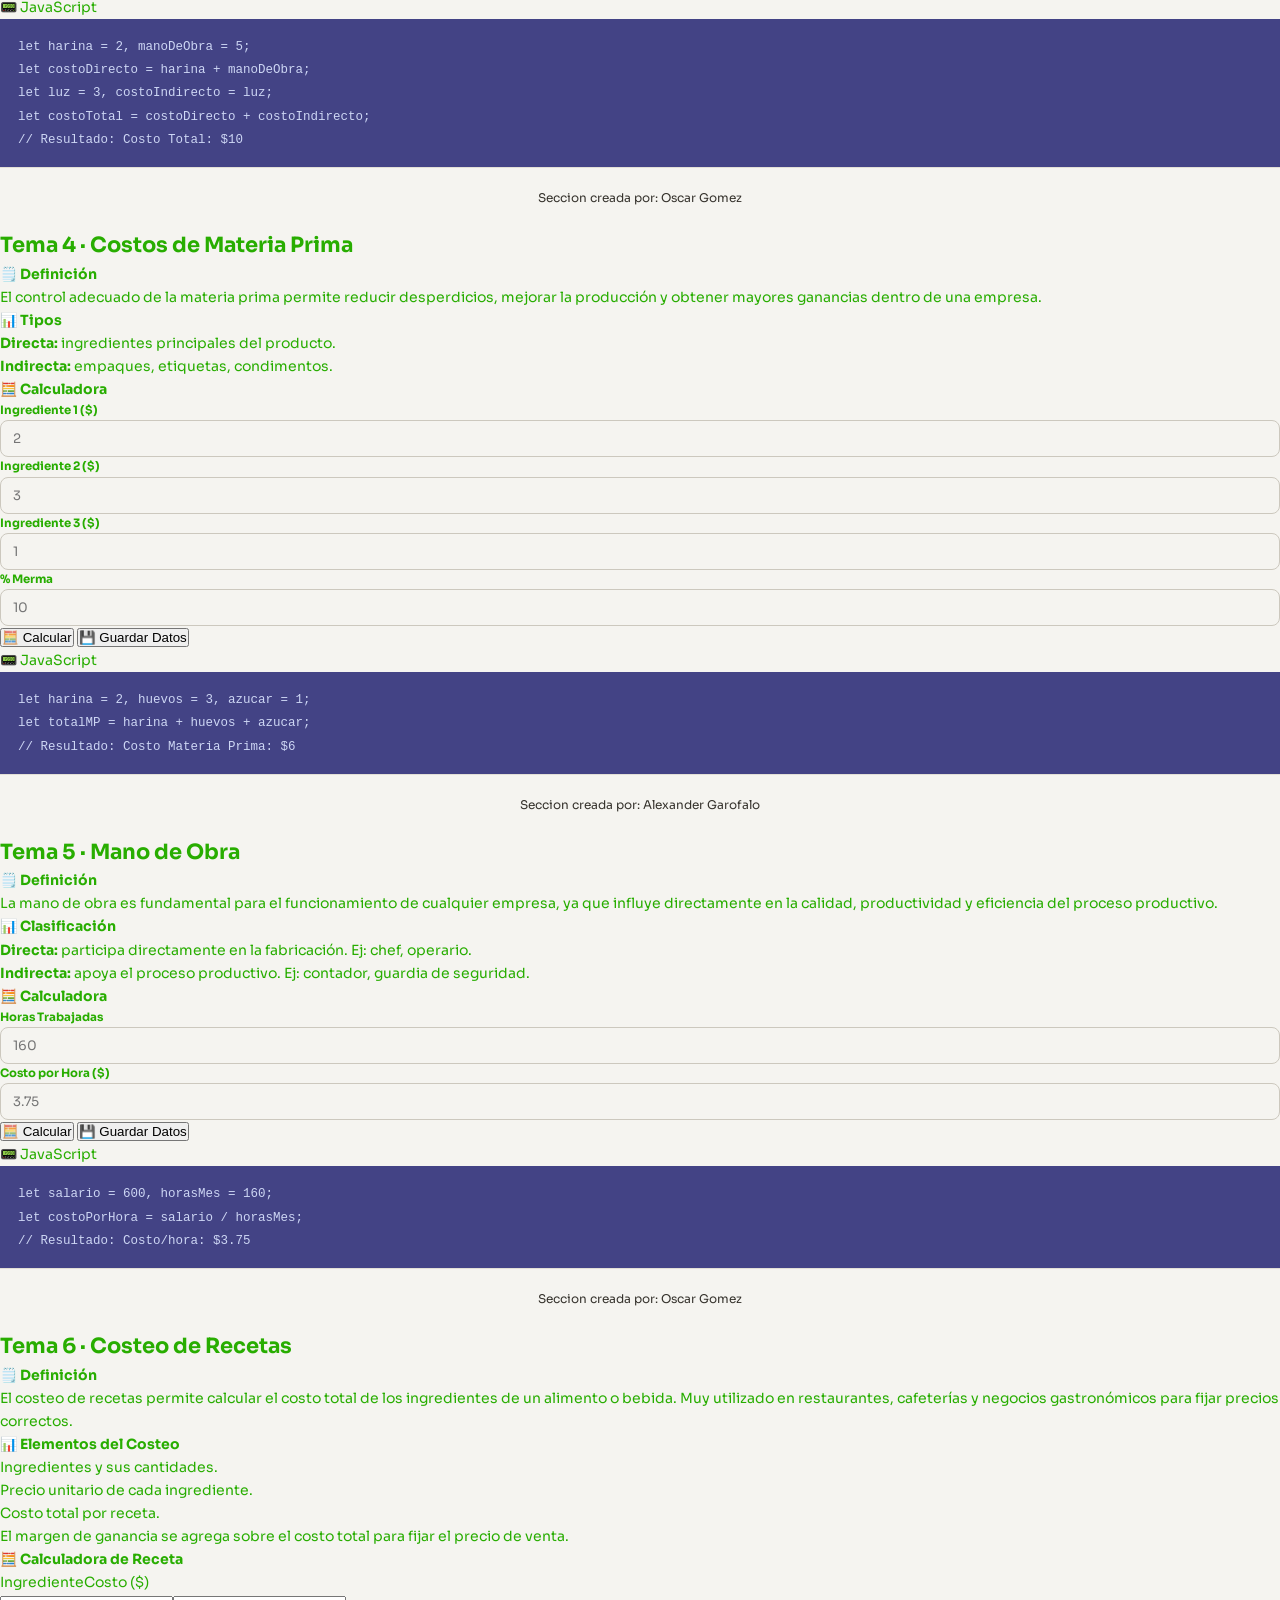
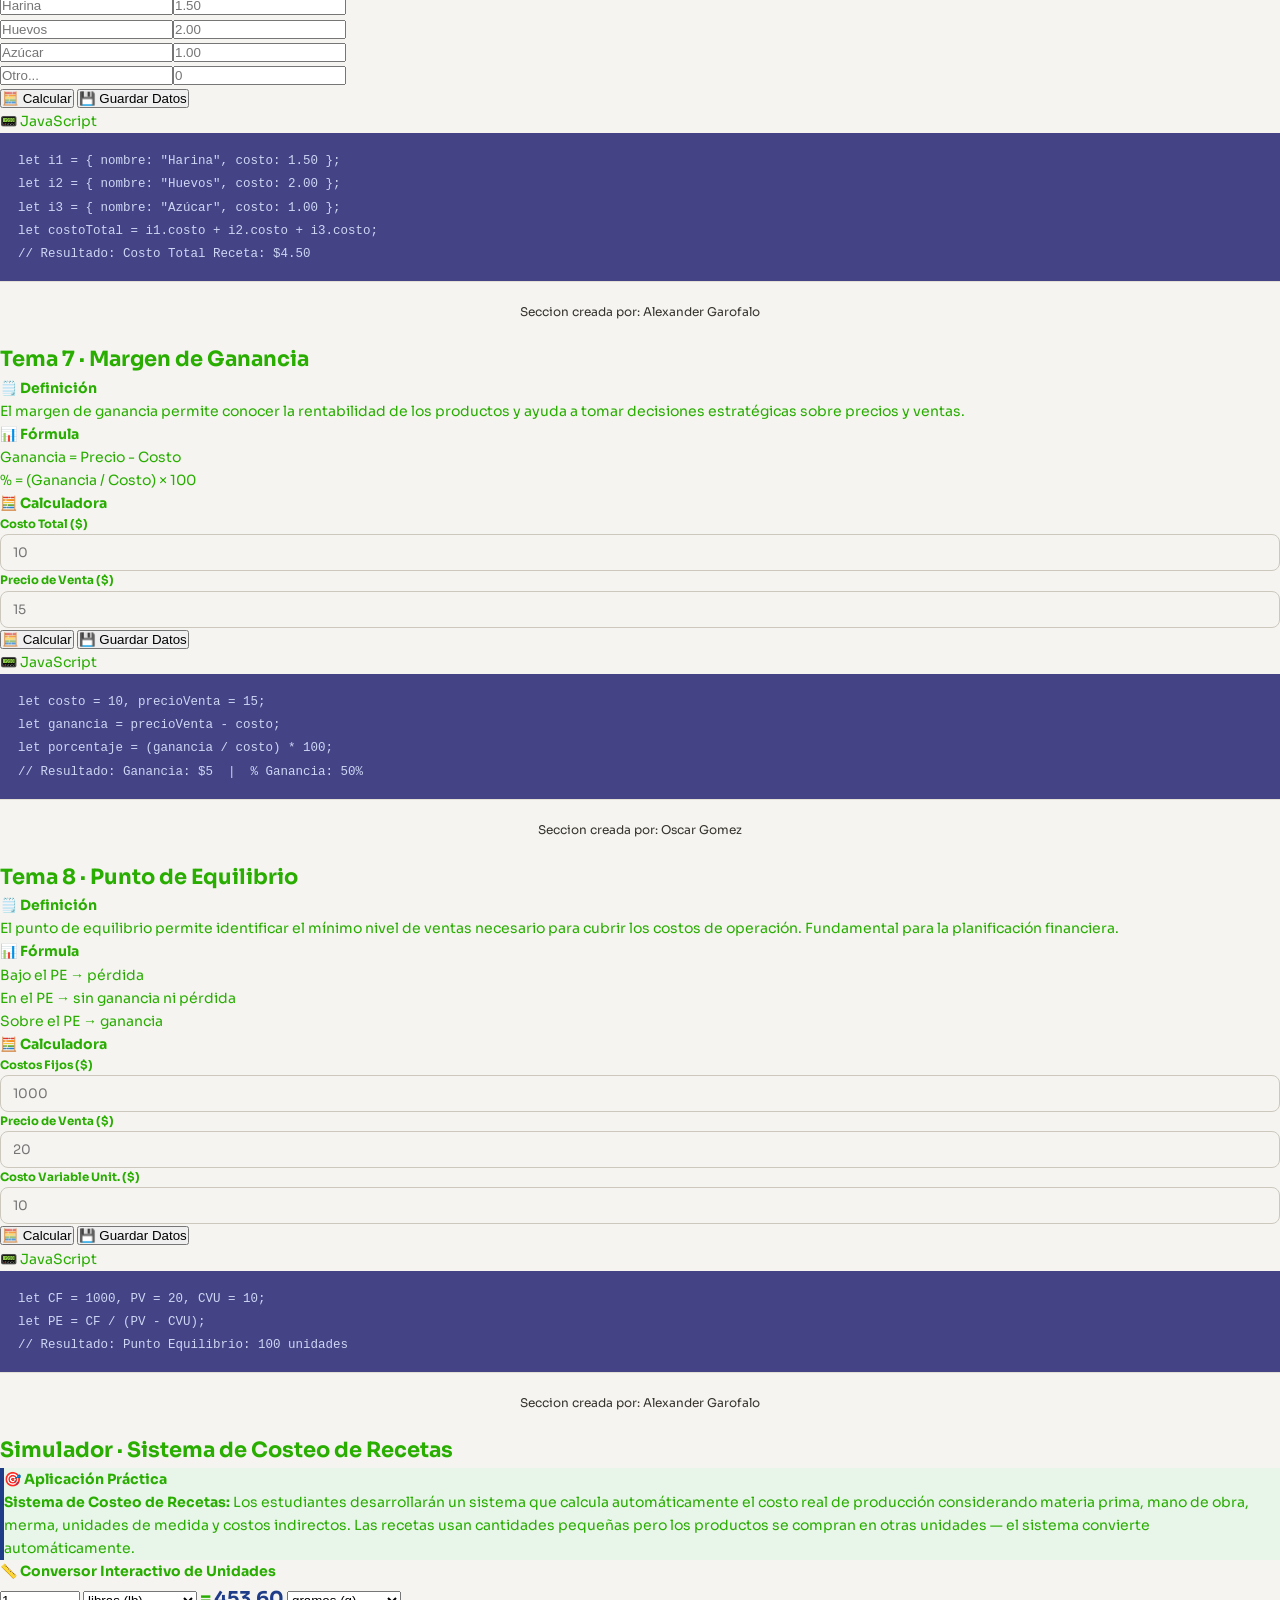
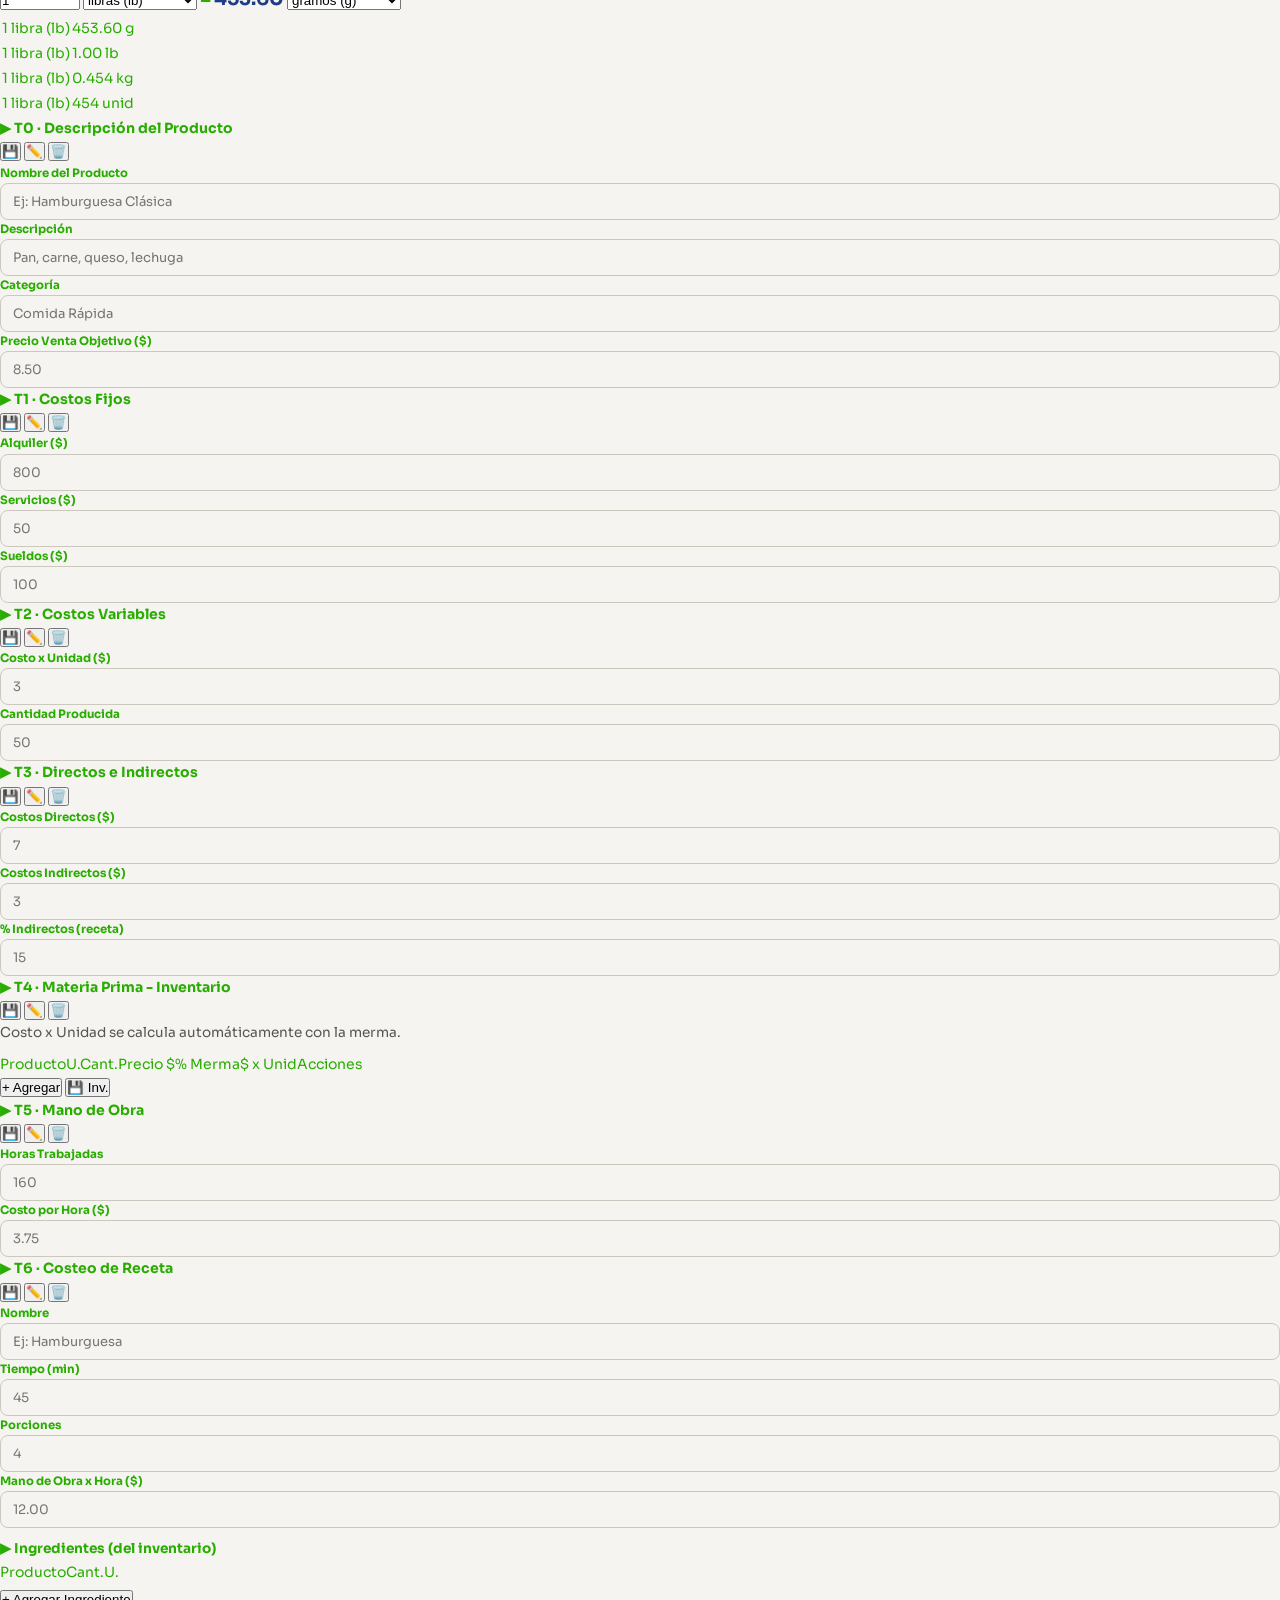
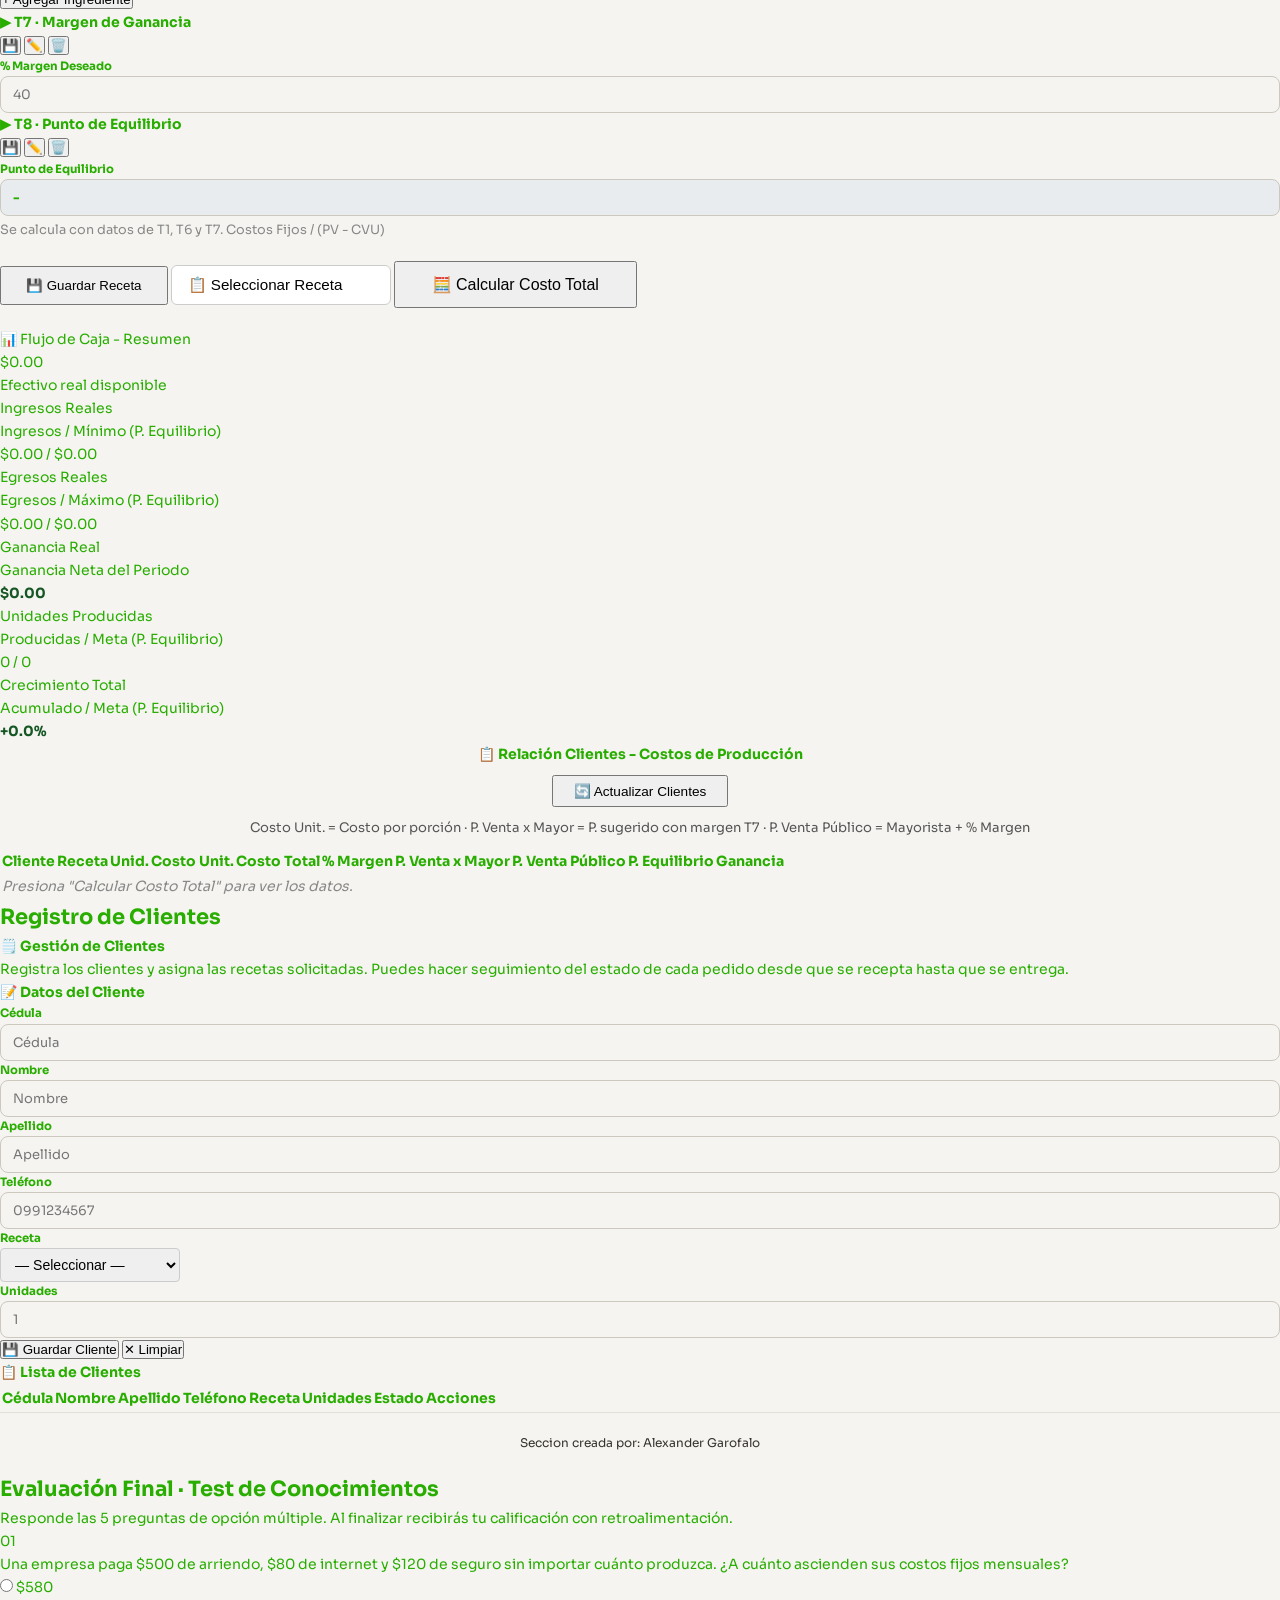
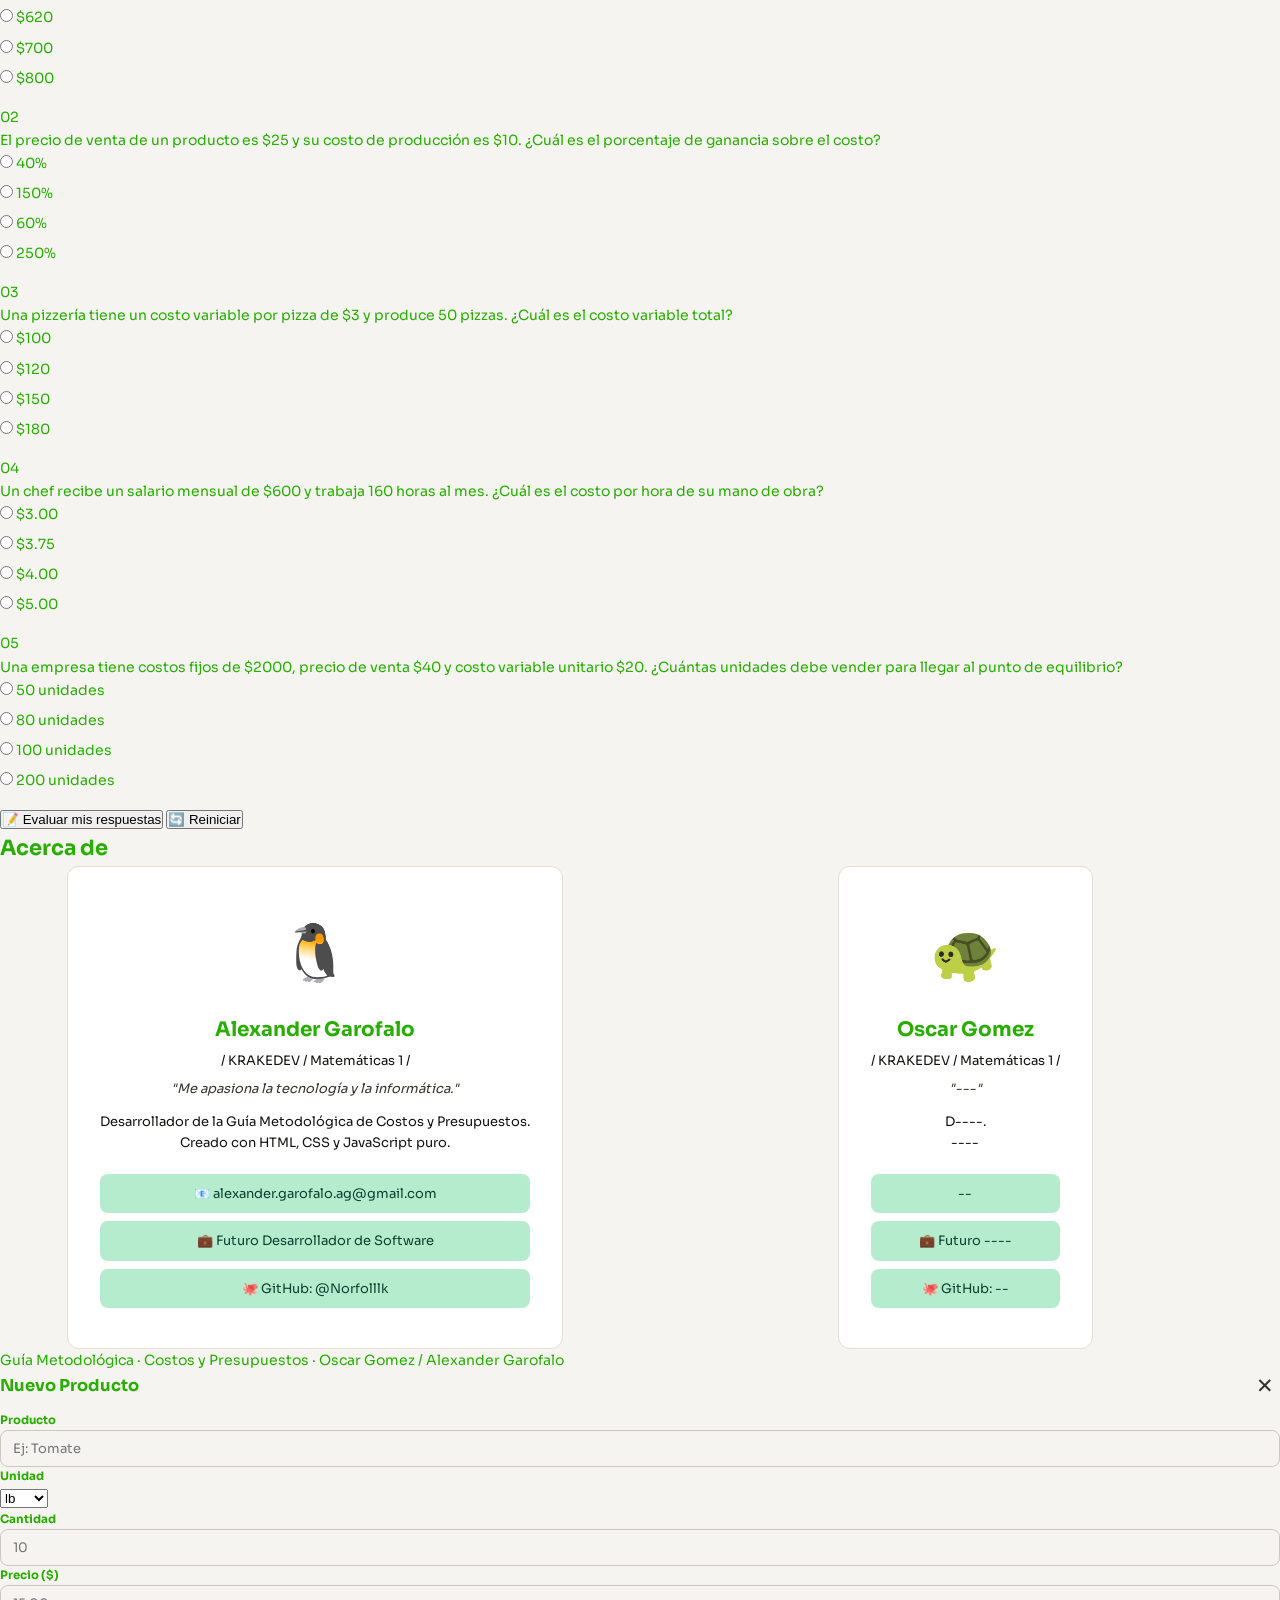
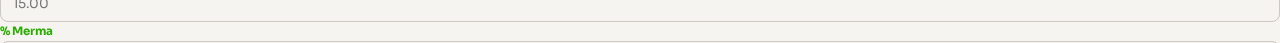
==== commit 1d99c750: "feat: clientes CRUD, relación clientes-costos, validación de inputs, persistencia de costos por rece" ====
--- a/cyp.html
+++ b/cyp.html
@@ -1,468 +1,828 @@
 <!DOCTYPE html>
 <html lang="es">
 <head>
-  <meta charset="UTF-8" />
-  <meta name="viewport" content="width=device-width, initial-scale=1.0" />
-  <title>G.M. — C.y P.</title>
-  <link rel="stylesheet" href="cyp.css" />
+  <meta charset="UTF-8">
+  <meta name="viewport" content="width=device-width, initial-scale=1.0">
+  <title>Guía Metodológica - Costos y Presupuestos</title>
+  <link rel="stylesheet" href="cyp.css">
 </head>
 <body>
 
-  <!-- ───── ENCABEZADO ───── -->
-  <header class="encabezado-sitio">
-    <h1>📖 GUIA METODOLOGICA 📖</h1>
-    <h2>COSTOS Y PRESUPUESTOS</h2>
-    <p>🖥️ Oscar Gomez - Alexander Garofalo 🖥️</p>
-  </header>
-
-  <!-- ───── BARRA DE PESTAÑAS ───── -->
-  <nav class="barra-navegacion" id="barraTabs">
-    <button class="boton-tab" data-seccion="t1" onclick="cambiarSeccion('t1', this)">T1 · Costos Fijos</button>
-    <button class="boton-tab" data-seccion="t2" onclick="cambiarSeccion('t2', this)">T2 · Costos Variables</button>
-    <button class="boton-tab" data-seccion="t3" onclick="cambiarSeccion('t3', this)">T3 · Directos e Indirectos</button>
-    <button class="boton-tab" data-seccion="t4" onclick="cambiarSeccion('t4', this)">T4 · Materia Prima</button>
-    <button class="boton-tab" data-seccion="t5" onclick="cambiarSeccion('t5', this)">T5 · Mano de Obra</button>
-    <button class="boton-tab" data-seccion="t6" onclick="cambiarSeccion('t6', this)">T6 · Costeo de Recetas</button>
-    <button class="boton-tab" data-seccion="t7" onclick="cambiarSeccion('t7', this)">T7 · Margen de Ganancia</button>
-    <button class="boton-tab" data-seccion="t8" onclick="cambiarSeccion('t8', this)">T8 · Punto de Equilibrio</button>
-    <button class="boton-tab boton-evaluacion" data-seccion="evaluacion" onclick="cambiarSeccion('evaluacion', this)">📝 Evaluación</button>
-    <button class="boton-tab boton-info" data-seccion="acerca-de" onclick="cambiarSeccion('acerca-de', this)">ℹ️ Acerca de</button>
-  </nav>
-
-  <!-- ───── CONTENIDO PRINCIPAL ───── -->
-  <main class="contenedor-principal">
-
-    <!-- ══ TEMA 1 · COSTOS FIJOS ══ -->
-    <section id="t1" class="seccion">
-      <h3>Costos Fijos</h3>
-      <input type="text" id="cf_alq" placeholder="Alquiler">
-      <input type="text" id="cf_serv" placeholder="Servicios">
-      <input type="text" id="cf_suel" placeholder="Sueldos">
-      <button onclick="calcularCostosFijos()">Calcular</button>
-      <div id="res_cf"></div>
-      <footer class="pie-pagina">
-        <p>Seccion creada por: Oscar Gomez</p>
-      </footer>
-    </section>
-
-    <!-- ══ TEMA 2 · COSTOS VARIABLES ══ -->
-    <section id="t2" class="seccion">
-      <div class="encabezado-tema">
-        <span class="etiqueta-tema">Tema 2</span>
-        <h2>Costos Variables</h2>
-      </div>
-
-      <div class="caja-info">
-        <h4>🗒️ Definición</h4>
-        <p>Los costos variables cambian de acuerdo con la cantidad de productos elaborados o servicios ofrecidos. Son esenciales para calcular precios de venta, ganancias y niveles de producción rentables.</p>
-      </div>
-
-      <div class="caja-info">
-        <h4>⚙️ Características</h4>
-        <ul>
-          <li>Cambian según el volumen de producción.</li>
-          <li>Aumentan o disminuyen dependiendo de las ventas.</li>
-          <li>Son proporcionales a la actividad del negocio.</li>
-        </ul>
-      </div>
-
-      <div class="bloque-calculadora">
-        <h4>🧮 Calculadora Interactiva</h4>
-        <div class="grilla-campos">
-          <div class="campo">
-            <label>Costo por unidad ($)</label>
-            <input type="number" id="cv_cvu" placeholder="3" step="0.01" />
+<header>
+  <h1>📖 GUIA METODOLOGICA 📖</h1>
+  <h2>COSTOS Y PRESUPUESTOS</h2>
+  <p>🖥️ Oscar Gomez — Alexander Garofalo 🖥️</p>
+</header>
+
+<nav>
+  <button onclick="mostrarSeccion('t1')">📊 T1 Costos Fijos</button>
+  <button onclick="mostrarSeccion('t2')">📈 T2 Costos Variables</button>
+  <button onclick="mostrarSeccion('t3')">🔗 T3 Directos e Indirectos</button>
+  <button onclick="mostrarSeccion('t4')">🧺 T4 Materia Prima</button>
+  <button onclick="mostrarSeccion('t5')">👷 T5 Mano de Obra</button>
+  <button onclick="mostrarSeccion('t6')">🍳 T6 Costeo de Recetas</button>
+  <button onclick="mostrarSeccion('t7')">💰 T7 Margen de Ganancia</button>
+  <button onclick="mostrarSeccion('t8')">⚖ T8 Punto de Equilibrio</button>
+   <button onclick="mostrarSeccion('simulador')">🎯 Simulador</button>
+   <button onclick="mostrarSeccion('clientes')">👤 Clientes</button>
+   <button onclick="mostrarSeccion('evaluacion')">📝 Evaluación</button>
+  <button onclick="mostrarSeccion('acercaDe')">ℹ Acerca de</button>
+</nav>
+
+<main>
+
+<!-- ═══ T1 · COSTOS FIJOS ═══ -->
+<section id="t1" class="activa">
+  <h2>Tema 1 · Costos Fijos</h2>
+
+  <div class="info-card">
+    <h4>🗒️ Definición</h4>
+    <p>Los costos fijos representan los gastos permanentes que una empresa debe cubrir para operar. Su correcto control permite mantener estabilidad financiera y planificar adecuadamente los ingresos necesarios para sostener el negocio.</p>
+  </div>
+
+  <div class="info-card">
+    <h4>📊 Características</h4>
+    <ul>
+      <li>No cambian a corto plazo.</li>
+      <li>Se mantienen estables aunque aumente o disminuya la producción.</li>
+      <li>Son permanentes durante un período determinado.</li>
+    </ul>
+  </div>
+
+  <div class="calc-box">
+    <h4>🧮 Calculadora</h4>
+    <div class="fila-form">
+      <div class="campo"><h5>Alquiler ($)</h5><input type="number" id="cf_alq" placeholder="800" step="0.01"></div>
+      <div class="campo"><h5>Servicios ($)</h5><input type="number" id="cf_serv" placeholder="50" step="0.01"></div>
+      <div class="campo"><h5>Sueldos ($)</h5><input type="number" id="cf_suel" placeholder="100" step="0.01"></div>
+    </div>
+    <div class="botonera">
+      <button onclick="calcularCostosFijos()">🧮 Calcular</button>
+      <button class="secundario" onclick="enviarAlSimulador('t1')">💾 Guardar Datos</button>
+    </div>
+    <div class="resultado" id="res_cf"></div>
+  </div>
+
+  <div class="codigo-box">
+    <div class="etiqueta">📟 JavaScript</div>
+<pre><code>let alquiler = 800, internet = 50, seguro = 100;
+let totalCF = alquiler + internet + seguro;
+// Resultado: Costos Fijos: $950</code></pre>
+  </div>
+  <footer class="pie-pagina"><p>Seccion creada por: Oscar Gomez</p></footer>
+</section>
+
+<!-- ═══ T2 · COSTOS VARIABLES ═══ -->
+<section id="t2">
+  <h2>Tema 2 · Costos Variables</h2>
+
+  <div class="info-card">
+    <h4>🗒️ Definición</h4>
+    <p>Los costos variables cambian de acuerdo con la cantidad de productos elaborados o servicios ofrecidos. Son esenciales para calcular precios de venta, ganancias y niveles de producción rentables.</p>
+  </div>
+
+  <div class="info-card">
+    <h4>📊 Características</h4>
+    <ul>
+      <li>Cambian según el volumen de producción.</li>
+      <li>Aumentan o disminuyen dependiendo de las ventas.</li>
+      <li>Son proporcionales a la actividad del negocio.</li>
+    </ul>
+  </div>
+
+  <div class="calc-box">
+    <h4>🧮 Calculadora</h4>
+    <div class="fila-form">
+      <div class="campo"><h5>Costo por Unidad ($)</h5><input type="number" id="cv_cvu" placeholder="3" step="0.01"></div>
+      <div class="campo"><h5>Cantidad Producida</h5><input type="number" id="cv_cant" placeholder="50"></div>
+    </div>
+    <div class="botonera">
+      <button onclick="calcularCostosVariables()">🧮 Calcular</button>
+      <button class="secundario" onclick="enviarAlSimulador('t2')">💾 Guardar Datos</button>
+    </div>
+    <div class="resultado" id="res_cv"></div>
+  </div>
+
+  <div class="codigo-box">
+    <div class="etiqueta">📟 JavaScript</div>
+<pre><code>let costoPorUnidad = 3, cantidad = 50;
+let totalCV = costoPorUnidad * cantidad;
+// Resultado: Costo Variable: $150</code></pre>
+  </div>
+  <footer class="pie-pagina"><p>Seccion creada por: Alexander Garofalo</p></footer>
+</section>
+
+<!-- ═══ T3 · DIRECTOS E INDIRECTOS ═══ -->
+<section id="t3">
+  <h2>Tema 3 · Costos Directos e Indirectos</h2>
+
+  <div class="info-card">
+    <h4>🗒️ Definición</h4>
+    <p>La clasificación entre costos directos e indirectos ayuda a organizar mejor los gastos de producción y permite calcular correctamente el costo real de un producto o servicio.</p>
+  </div>
+
+  <div class="info-card">
+    <h4>📊 Clasificación</h4>
+    <ul>
+      <li><strong>Directos:</strong> Identificables con un producto específico. Ej: harina, mano de obra en cocina.</li>
+      <li><strong>Indirectos:</strong> Necesarios para operar pero no asociados a un solo producto. Ej: luz, arriendo.</li>
+    </ul>
+  </div>
+
+  <div class="calc-box">
+    <h4>🧮 Calculadora</h4>
+    <div class="fila-form">
+      <div class="campo"><h5>Costos Directos ($)</h5><input type="number" id="ci_dir" placeholder="7" step="0.01"></div>
+      <div class="campo"><h5>Costos Indirectos ($)</h5><input type="number" id="ci_ind" placeholder="3" step="0.01"></div>
+    </div>
+    <div class="botonera">
+      <button onclick="calcularDirectosIndirectos()">🧮 Calcular</button>
+      <button class="secundario" onclick="enviarAlSimulador('t3')">💾 Guardar Datos</button>
+    </div>
+    <div class="resultado" id="res_ci"></div>
+  </div>
+
+  <div class="codigo-box">
+    <div class="etiqueta">📟 JavaScript</div>
+<pre><code>let harina = 2, manoDeObra = 5;
+let costoDirecto = harina + manoDeObra;
+let luz = 3, costoIndirecto = luz;
+let costoTotal = costoDirecto + costoIndirecto;
+// Resultado: Costo Total: $10</code></pre>
+  </div>
+  <footer class="pie-pagina"><p>Seccion creada por: Oscar Gomez</p></footer>
+</section>
+
+<!-- ═══ T4 · MATERIA PRIMA ═══ -->
+<section id="t4">
+  <h2>Tema 4 · Costos de Materia Prima</h2>
+
+  <div class="info-card">
+    <h4>🗒️ Definición</h4>
+    <p>El control adecuado de la materia prima permite reducir desperdicios, mejorar la producción y obtener mayores ganancias dentro de una empresa.</p>
+  </div>
+
+  <div class="info-card">
+    <h4>📊 Tipos</h4>
+    <ul>
+      <li><strong>Directa:</strong> ingredientes principales del producto.</li>
+      <li><strong>Indirecta:</strong> empaques, etiquetas, condimentos.</li>
+    </ul>
+  </div>
+
+  <div class="calc-box">
+    <h4>🧮 Calculadora</h4>
+    <div class="fila-form">
+      <div class="campo"><h5>Ingrediente 1 ($)</h5><input type="number" id="mp_i1" placeholder="2" step="0.01"></div>
+      <div class="campo"><h5>Ingrediente 2 ($)</h5><input type="number" id="mp_i2" placeholder="3" step="0.01"></div>
+      <div class="campo"><h5>Ingrediente 3 ($)</h5><input type="number" id="mp_i3" placeholder="1" step="0.01"></div>
+      <div class="campo"><h5>% Merma</h5><input type="number" id="mp_merma" placeholder="10"></div>
+    </div>
+    <div class="botonera">
+      <button onclick="calcularMateriaPrima()">🧮 Calcular</button>
+      <button class="secundario" onclick="enviarAlSimulador('t4')">💾 Guardar Datos</button>
+    </div>
+    <div class="resultado" id="res_mp"></div>
+  </div>
+
+  <div class="codigo-box">
+    <div class="etiqueta">📟 JavaScript</div>
+<pre><code>let harina = 2, huevos = 3, azucar = 1;
+let totalMP = harina + huevos + azucar;
+// Resultado: Costo Materia Prima: $6</code></pre>
+  </div>
+  <footer class="pie-pagina"><p>Seccion creada por: Alexander Garofalo</p></footer>
+</section>
+
+<!-- ═══ T5 · MANO DE OBRA ═══ -->
+<section id="t5">
+  <h2>Tema 5 · Mano de Obra</h2>
+
+  <div class="info-card">
+    <h4>🗒️ Definición</h4>
+    <p>La mano de obra es fundamental para el funcionamiento de cualquier empresa, ya que influye directamente en la calidad, productividad y eficiencia del proceso productivo.</p>
+  </div>
+
+  <div class="info-card">
+    <h4>📊 Clasificación</h4>
+    <ul>
+      <li><strong>Directa:</strong> participa directamente en la fabricación. Ej: chef, operario.</li>
+      <li><strong>Indirecta:</strong> apoya el proceso productivo. Ej: contador, guardia de seguridad.</li>
+    </ul>
+  </div>
+
+  <div class="calc-box">
+    <h4>🧮 Calculadora</h4>
+    <div class="fila-form">
+      <div class="campo"><h5>Horas Trabajadas</h5><input type="number" id="mo_horas" placeholder="160"></div>
+      <div class="campo"><h5>Costo por Hora ($)</h5><input type="number" id="mo_costo" placeholder="3.75" step="0.01"></div>
+    </div>
+    <div class="botonera">
+      <button onclick="calcularManoObra()">🧮 Calcular</button>
+      <button class="secundario" onclick="enviarAlSimulador('t5')">💾 Guardar Datos</button>
+    </div>
+    <div class="resultado" id="res_mo"></div>
+  </div>
+
+  <div class="codigo-box">
+    <div class="etiqueta">📟 JavaScript</div>
+<pre><code>let salario = 600, horasMes = 160;
+let costoPorHora = salario / horasMes;
+// Resultado: Costo/hora: $3.75</code></pre>
+  </div>
+  <footer class="pie-pagina"><p>Seccion creada por: Oscar Gomez</p></footer>
+</section>
+
+<!-- ═══ T6 · COSTEO DE RECETAS ═══ -->
+<section id="t6">
+  <h2>Tema 6 · Costeo de Recetas</h2>
+
+  <div class="info-card">
+    <h4>🗒️ Definición</h4>
+    <p>El costeo de recetas permite calcular el costo total de los ingredientes de un alimento o bebida. Muy utilizado en restaurantes, cafeterías y negocios gastronómicos para fijar precios correctos.</p>
+  </div>
+
+  <div class="info-card">
+    <h4>📊 Elementos del Costeo</h4>
+    <ul>
+      <li>Ingredientes y sus cantidades.</li>
+      <li>Precio unitario de cada ingrediente.</li>
+      <li>Costo total por receta.</li>
+      <li>El margen de ganancia se agrega sobre el costo total para fijar el precio de venta.</li>
+    </ul>
+  </div>
+
+  <div class="calc-box">
+    <h4>🧮 Calculadora de Receta</h4>
+    <div class="tabla-ingredientes">
+      <div class="fila-encabezado-tabla"><span>Ingrediente</span><span>Costo ($)</span></div>
+      <div class="fila-ingrediente"><input type="text" id="rec_n1" placeholder="Harina"><input type="number" id="rec_c1" placeholder="1.50" step="0.01"></div>
+      <div class="fila-ingrediente"><input type="text" id="rec_n2" placeholder="Huevos"><input type="number" id="rec_c2" placeholder="2.00" step="0.01"></div>
+      <div class="fila-ingrediente"><input type="text" id="rec_n3" placeholder="Azúcar"><input type="number" id="rec_c3" placeholder="1.00" step="0.01"></div>
+      <div class="fila-ingrediente"><input type="text" id="rec_n4" placeholder="Otro..."><input type="number" id="rec_c4" placeholder="0" step="0.01"></div>
+    </div>
+    <div class="botonera">
+      <button onclick="calcularReceta()">🧮 Calcular</button>
+      <button class="secundario" onclick="enviarAlSimulador('t6')">💾 Guardar Datos</button>
+    </div>
+    <div class="resultado" id="res_rec"></div>
+  </div>
+
+  <div class="codigo-box">
+    <div class="etiqueta">📟 JavaScript</div>
+<pre><code>let i1 = { nombre: "Harina", costo: 1.50 };
+let i2 = { nombre: "Huevos", costo: 2.00 };
+let i3 = { nombre: "Azúcar", costo: 1.00 };
+let costoTotal = i1.costo + i2.costo + i3.costo;
+// Resultado: Costo Total Receta: $4.50</code></pre>
+  </div>
+  <footer class="pie-pagina"><p>Seccion creada por: Alexander Garofalo</p></footer>
+</section>
+
+<!-- ═══ T7 · MARGEN DE GANANCIA ═══ -->
+<section id="t7">
+  <h2>Tema 7 · Margen de Ganancia</h2>
+
+  <div class="info-card">
+    <h4>🗒️ Definición</h4>
+    <p>El margen de ganancia permite conocer la rentabilidad de los productos y ayuda a tomar decisiones estratégicas sobre precios y ventas.</p>
+  </div>
+
+  <div class="info-card">
+    <h4>📊 Fórmula</h4>
+    <ul>
+      <li>Ganancia = Precio - Costo</li>
+      <li>% = (Ganancia / Costo) × 100</li>
+    </ul>
+  </div>
+
+  <div class="calc-box">
+    <h4>🧮 Calculadora</h4>
+    <div class="fila-form">
+      <div class="campo"><h5>Costo Total ($)</h5><input type="number" id="mg_costo" placeholder="10" step="0.01"></div>
+      <div class="campo"><h5>Precio de Venta ($)</h5><input type="number" id="mg_precio" placeholder="15" step="0.01"></div>
+    </div>
+    <div class="botonera">
+      <button onclick="calcularMargenGanancia()">🧮 Calcular</button>
+      <button class="secundario" onclick="enviarAlSimulador('t7')">💾 Guardar Datos</button>
+    </div>
+    <div class="resultado" id="res_mg"></div>
+  </div>
+
+  <div class="codigo-box">
+    <div class="etiqueta">📟 JavaScript</div>
+<pre><code>let costo = 10, precioVenta = 15;
+let ganancia = precioVenta - costo;
+let porcentaje = (ganancia / costo) * 100;
+// Resultado: Ganancia: $5  |  % Ganancia: 50%</code></pre>
+  </div>
+  <footer class="pie-pagina"><p>Seccion creada por: Oscar Gomez</p></footer>
+</section>
+
+<!-- ═══ T8 · PUNTO DE EQUILIBRIO ═══ -->
+<section id="t8">
+  <h2>Tema 8 · Punto de Equilibrio</h2>
+
+  <div class="info-card">
+    <h4>🗒️ Definición</h4>
+    <p>El punto de equilibrio permite identificar el mínimo nivel de ventas necesario para cubrir los costos de operación. Fundamental para la planificación financiera.</p>
+  </div>
+
+  <div class="info-card">
+    <h4>📊 Fórmula</h4>
+    <ul>
+      <li>Bajo el PE → pérdida</li>
+      <li>En el PE → sin ganancia ni pérdida</li>
+      <li>Sobre el PE → ganancia</li>
+    </ul>
+  </div>
+
+  <div class="calc-box">
+    <h4>🧮 Calculadora</h4>
+    <div class="fila-form">
+      <div class="campo"><h5>Costos Fijos ($)</h5><input type="number" id="pe_cf" placeholder="1000" step="0.01"></div>
+      <div class="campo"><h5>Precio de Venta ($)</h5><input type="number" id="pe_pv" placeholder="20" step="0.01"></div>
+      <div class="campo"><h5>Costo Variable Unit. ($)</h5><input type="number" id="pe_cvu" placeholder="10" step="0.01"></div>
+    </div>
+    <div class="botonera">
+      <button onclick="calcularPuntoEquilibrio()">🧮 Calcular</button>
+      <button class="secundario" onclick="enviarAlSimulador('t8')">💾 Guardar Datos</button>
+    </div>
+    <div class="resultado" id="res_pe"></div>
+  </div>
+
+  <div class="codigo-box">
+    <div class="etiqueta">📟 JavaScript</div>
+<pre><code>let CF = 1000, PV = 20, CVU = 10;
+let PE = CF / (PV - CVU);
+// Resultado: Punto Equilibrio: 100 unidades</code></pre>
+  </div>
+  <footer class="pie-pagina"><p>Seccion creada por: Alexander Garofalo</p></footer>
+</section>
+
+<!-- ═══ SIMULADOR · SISTEMA DE COSTEO ═══ -->
+<section id="simulador">
+  <h2>Simulador · Sistema de Costeo de Recetas</h2>
+
+  <div class="info-card" style="background:#e8f5e9;border-left:4px solid #1f3c88">
+    <h4>🎯 Aplicación Práctica</h4>
+    <p><strong>Sistema de Costeo de Recetas:</strong> Los estudiantes desarrollarán un sistema que calcula automáticamente el costo real de producción considerando materia prima, mano de obra, merma, unidades de medida y costos indirectos. Las recetas usan cantidades pequeñas pero los productos se compran en otras unidades — el sistema convierte automáticamente.</p>
+  </div>
+
+  <!-- Conversor -->
+  <div class="calc-box">
+    <h4>📏 Conversor Interactivo de Unidades</h4>
+    <div class="fila-form">
+      <input type="number" id="conv_valor" value="1" oninput="actualizarConversor()" style="width:80px">
+      <select id="conv_desde" onchange="actualizarConversor()">
+        <option value="g">gramos (g)</option>
+        <option value="lb" selected>libras (lb)</option>
+        <option value="kg">kilogramos (kg)</option>
+        <option value="unidad">unidad (unid)</option>
+      </select>
+      <span style="font-weight:bold;font-size:1.2rem">=</span>
+      <span id="conv_resultado" style="font-weight:bold;font-size:1.2rem;color:#1f3c88">453.60</span>
+      <select id="conv_hacia" onchange="actualizarConversor()">
+        <option value="g" selected>gramos (g)</option>
+        <option value="lb">libras (lb)</option>
+        <option value="kg">kilogramos (kg)</option>
+        <option value="unidad">unidad (unid)</option>
+      </select>
+    </div>
+    <table id="conv_tabla">
+      <tr><td>1 libra (lb)</td><td>453.60 g</td></tr>
+      <tr><td>1 libra (lb)</td><td>1.00 lb</td></tr>
+      <tr><td>1 libra (lb)</td><td>0.454 kg</td></tr>
+      <tr><td>1 libra (lb)</td><td>454 unid</td></tr>
+    </table>
+  </div>
+
+  <!-- T0 · Descripción del Producto -->
+  <div class="sim-box" data-section="t0">
+    <div class="sim-header">
+      <h4 onclick="toggleCollapsible(this)" style="cursor:pointer">▶ T0 · Descripción del Producto</h4>
+      <div class="sim-acciones">
+        <button onclick="guardarSim(this)" title="Guardar">💾</button>
+        <button onclick="editarSim(this)" title="Editar">✏️</button>
+        <button onclick="limpiarSim(this)" title="Borrar">🗑️</button>
+      </div>
+    </div>
+    <div class="sim-body">
+      <div class="fila-form">
+        <div class="campo"><h5>Nombre del Producto</h5><input type="text" id="sim_prod_nombre" placeholder="Ej: Hamburguesa Clásica"></div>
+        <div class="campo"><h5>Descripción</h5><input type="text" id="sim_prod_desc" placeholder="Pan, carne, queso, lechuga"></div>
+        <div class="campo"><h5>Categoría</h5><input type="text" id="sim_prod_cat" placeholder="Comida Rápida"></div>
+        <div class="campo"><h5>Precio Venta Objetivo ($)</h5><input type="number" id="sim_prod_pv" placeholder="8.50" step="0.01"></div>
+      </div>
+    </div>
+  </div>
+
+  <!-- T1 · Costos Fijos -->
+  <div class="sim-box" data-section="t1">
+    <div class="sim-header">
+      <h4 onclick="toggleCollapsible(this)" style="cursor:pointer">▶ T1 · Costos Fijos</h4>
+      <div class="sim-acciones">
+        <button onclick="guardarSim(this)" title="Guardar">💾</button>
+        <button onclick="editarSim(this)" title="Editar">✏️</button>
+        <button onclick="limpiarSim(this)" title="Borrar">🗑️</button>
+      </div>
+    </div>
+    <div class="sim-body">
+      <div class="fila-form">
+        <div class="campo"><h5>Alquiler ($)</h5><input type="number" id="sim_cf_alq" placeholder="800" step="0.01"></div>
+        <div class="campo"><h5>Servicios ($)</h5><input type="number" id="sim_cf_serv" placeholder="50" step="0.01"></div>
+        <div class="campo"><h5>Sueldos ($)</h5><input type="number" id="sim_cf_suel" placeholder="100" step="0.01"></div>
+      </div>
+    </div>
+  </div>
+
+  <!-- T2 · Costos Variables -->
+  <div class="sim-box" data-section="t2">
+    <div class="sim-header">
+      <h4 onclick="toggleCollapsible(this)" style="cursor:pointer">▶ T2 · Costos Variables</h4>
+      <div class="sim-acciones">
+        <button onclick="guardarSim(this)" title="Guardar">💾</button>
+        <button onclick="editarSim(this)" title="Editar">✏️</button>
+        <button onclick="limpiarSim(this)" title="Borrar">🗑️</button>
+      </div>
+    </div>
+    <div class="sim-body">
+      <div class="fila-form">
+        <div class="campo"><h5>Costo x Unidad ($)</h5><input type="number" id="sim_cv_cvu" placeholder="3" step="0.01"></div>
+        <div class="campo"><h5>Cantidad Producida</h5><input type="number" id="sim_cv_cant" placeholder="50"></div>
+      </div>
+    </div>
+  </div>
+
+  <!-- T3 · Directos e Indirectos -->
+  <div class="sim-box" data-section="t3">
+    <div class="sim-header">
+      <h4 onclick="toggleCollapsible(this)" style="cursor:pointer">▶ T3 · Directos e Indirectos</h4>
+      <div class="sim-acciones">
+        <button onclick="guardarSim(this)" title="Guardar">💾</button>
+        <button onclick="editarSim(this)" title="Editar">✏️</button>
+        <button onclick="limpiarSim(this)" title="Borrar">🗑️</button>
+      </div>
+    </div>
+    <div class="sim-body">
+      <div class="fila-form">
+        <div class="campo"><h5>Costos Directos ($)</h5><input type="number" id="sim_ci_dir" placeholder="7" step="0.01"></div>
+        <div class="campo"><h5>Costos Indirectos ($)</h5><input type="number" id="sim_ci_ind" placeholder="3" step="0.01"></div>
+        <div class="campo"><h5>% Indirectos (receta)</h5><input type="number" id="sim_indirectos" placeholder="15" step="1"></div>
+      </div>
+    </div>
+  </div>
+
+  <!-- T4 · Materia Prima - Inventario -->
+  <div class="sim-box" data-section="t4">
+    <div class="sim-header">
+      <h4 onclick="toggleCollapsible(this)" style="cursor:pointer">▶ T4 · Materia Prima - Inventario</h4>
+      <div class="sim-acciones">
+        <button onclick="guardarSim(this)" title="Guardar">💾</button>
+        <button onclick="editarSim(this)" title="Editar">✏️</button>
+        <button onclick="limpiarSim(this)" title="Borrar">🗑️</button>
+      </div>
+    </div>
+    <div class="sim-body">
+      <p style="font-size:0.85rem;color:#555;margin-bottom:8px">Costo x Unidad se calcula automáticamente con la merma.</p>
+      <div id="tabla-mp" class="tabla-sim">
+        <div class="fila-encabezado">
+          <span>Producto</span><span>U.</span><span>Cant.</span><span>Precio $</span><span>% Merma</span><span>$ x Unid</span><span>Acciones</span>
+        </div>
+      </div>
+      <div class="botonera">
+        <button onclick="abrirModalMP()">+ Agregar</button>
+        <button class="secundario" onclick="guardarInventario()">💾 Inv.</button>
+      </div>
+    </div>
+  </div>
+
+  <!-- T5 · Mano de Obra -->
+  <div class="sim-box" data-section="t5">
+    <div class="sim-header">
+      <h4 onclick="toggleCollapsible(this)" style="cursor:pointer">▶ T5 · Mano de Obra</h4>
+      <div class="sim-acciones">
+        <button onclick="guardarSim(this)" title="Guardar">💾</button>
+        <button onclick="editarSim(this)" title="Editar">✏️</button>
+        <button onclick="limpiarSim(this)" title="Borrar">🗑️</button>
+      </div>
+    </div>
+    <div class="sim-body">
+      <div class="fila-form">
+        <div class="campo"><h5>Horas Trabajadas</h5><input type="number" id="sim_mo_horas" placeholder="160"></div>
+        <div class="campo"><h5>Costo por Hora ($)</h5><input type="number" id="sim_mo_costo" placeholder="3.75" step="0.01"></div>
+      </div>
+    </div>
+  </div>
+
+  <!-- T6 · Costeo de Receta -->
+  <div class="sim-box" data-section="t6">
+    <div class="sim-header">
+      <h4 onclick="toggleCollapsible(this)" style="cursor:pointer">▶ T6 · Costeo de Receta</h4>
+      <div class="sim-acciones">
+        <button onclick="guardarSim(this)" title="Guardar">💾</button>
+        <button onclick="editarSim(this)" title="Editar">✏️</button>
+        <button onclick="limpiarSim(this)" title="Borrar">🗑️</button>
+      </div>
+    </div>
+    <div class="sim-body">
+      <div class="fila-form">
+        <div class="campo"><h5>Nombre</h5><input type="text" id="sim_nombre" placeholder="Ej: Hamburguesa"></div>
+        <div class="campo"><h5>Tiempo (min)</h5><input type="number" id="sim_tiempo" placeholder="45" step="1"></div>
+        <div class="campo"><h5>Porciones</h5><input type="number" id="sim_porciones" placeholder="4" step="1"></div>
+        <div class="campo"><h5>Mano de Obra x Hora ($)</h5><input type="number" id="sim_mo" placeholder="12.00" step="0.01"></div>
+      </div>
+      <div class="sim-box" style="margin-top:10px">
+        <h4 onclick="toggleCollapsible(this)" style="cursor:pointer;font-size:0.85rem">▶ Ingredientes (del inventario)</h4>
+        <div class="sim-body">
+          <div id="tabla-receta" class="tabla-sim">
+            <div class="fila-encabezado">
+              <span>Producto</span><span>Cant.</span><span>U.</span><span></span>
+            </div>
           </div>
-          <div class="campo">
-            <label>Cantidad producida</label>
-            <input type="number" id="cv_cant" placeholder="50" />
-          </div>
+          <button onclick="agregarFilaReceta()" style="margin-top:6px">+ Agregar Ingrediente</button>
         </div>
-        <button class="boton-calcular" onclick="calcularCostosVariables()">Calcular</button>
-        <div class="caja-resultado" id="res_cv"></div>
-      </div>
-
-      <div class="bloque-codigo">
-        <div class="etiqueta-lenguaje">📟 JavaScript</div>
-        <pre><code>// Plantilla: Costos Variables
-          let costoPorUnidad = recuperarDecimal('cvu');     // ej. 3
-          let cantidad       = recuperarEntero('cantidad'); // ej. 50
-
-          let totalCV = costoPorUnidad * cantidad;
-          mostrarTexto('resultado', "Costo Variable: $" + totalCV);
-          // Resultado: Costo Variable: $150</code></pre>
-      </div>
-
-      <footer class="pie-pagina">
-        <p>Seccion creada por: Alexander Garofalo</p>
-      </footer>
-    </section>
-
-    <!-- ══ TEMA 3 · COSTOS DIRECTOS E INDIRECTOS ══ -->
-    <section id="t3" class="seccion">
-      <h3>Costos Directos e Indirectos</h3>
-      <input type="text" id="ci_dir" placeholder="Costos Directos">
-      <input type="text" id="ci_ind" placeholder="Costos Indirectos">
-      <button onclick="calcularDirectosIndirectos()">Calcular</button>
-      <div id="res_ci"></div>
-      <footer class="pie-pagina">
-        <p>Seccion creada por: Oscar Gomez</p>
-      </footer>
-    </section>
-
-    <!-- ══ TEMA 4 · MATERIA PRIMA ══ -->
-    <section id="t4" class="seccion">
-      <div class="encabezado-tema">
-        <span class="etiqueta-tema">Tema 4</span>
-        <h2>Costos de Materia Prima</h2>
-      </div>
-
-      <div class="caja-info">
-        <h4>🗒️ Definición</h4>
-        <p>El control adecuado de la materia prima permite reducir desperdicios, mejorar la producción y obtener mayores ganancias dentro de una empresa.</p>
-      </div>
-
-      <div class="caja-info">
-        <h4>⚙️ Tipos</h4>
-        <ul>
-          <li><strong>Directa:</strong> ingredientes principales del producto.</li>
-          <li><strong>Indirecta:</strong> empaques, etiquetas, condimentos.</li>
-        </ul>
-      </div>
-
-      <div class="bloque-calculadora">
-        <h4>🧮 Calculadora Interactiva</h4>
-        <div class="grilla-campos">
-          <div class="campo">
-            <label>Ingrediente 1 ($)</label>
-            <input type="number" id="mp_i1" placeholder="2" step="0.01" />
-          </div>
-          <div class="campo">
-            <label>Ingrediente 2 ($)</label>
-            <input type="number" id="mp_i2" placeholder="3" step="0.01" />
-          </div>
-          <div class="campo">
-            <label>Ingrediente 3 ($)</label>
-            <input type="number" id="mp_i3" placeholder="1" step="0.01" />
-          </div>
-          <div class="campo">
-            <label>% Merma (desperdicio)</label>
-            <input type="number" id="mp_merma" placeholder="10" />
-          </div>
-        </div>
-        <button class="boton-calcular" onclick="calcularMateriaPrima()">Calcular</button>
-        <div class="caja-resultado" id="res_mp"></div>
-      </div>
-
-      <div class="bloque-codigo">
-        <div class="etiqueta-lenguaje">📟 JavaScript</div>
-        <pre><code>// Plantilla: Materia Prima
-            let harina = recuperarDecimal('harina'); // ej. 2
-            let huevos = recuperarDecimal('huevos'); // ej. 3
-            let azucar = recuperarDecimal('azucar'); // ej. 1
-
-            let totalMP = harina + huevos + azucar;
-            mostrarTexto('resultado', "Costo Materia Prima: $" + totalMP);
-            // Resultado: Costo Materia Prima: $6</code></pre>
-      </div>
-
-      <footer class="pie-pagina">
-        <p>Seccion creada por: Alexander Garofalo</p>
-      </footer>
-    </section>
-
-    <!-- ══ TEMA 5 · MANO DE OBRA ══ -->
-    <section id="t5" class="seccion">
-      <h3>Mano de Obra</h3>
-      <input type="text" id="mo_horas" placeholder="Horas trabajadas">
-      <input type="text" id="mo_costo" placeholder="Costo por hora">
-      <button onclick="calcularManoObra()">Calcular</button>
-      <div id="res_mo"></div>
-      <footer class="pie-pagina">
-        <p>Seccion creada por: Oscar Gomez</p>
-      </footer>
-    </section>
-
-    <!-- ══ TEMA 6 · COSTEO DE RECETAS ══ -->
-    <section id="t6" class="seccion">
-      <div class="encabezado-tema">
-        <span class="etiqueta-tema">Tema 6</span>
-        <h2>Costeo de Recetas</h2>
-      </div>
-
-      <div class="caja-info">
-        <h4>🗒️ Definición</h4>
-        <p>El costeo de recetas permite calcular el costo total de los ingredientes de un alimento o bebida. Muy utilizado en restaurantes y cafeterías para fijar precios correctos.</p>
-      </div>
-
-      <div class="caja-info">
-        <h4>⚙️ Elementos del Costeo</h4>
-        <ul>
-          <li>Ingredientes y sus cantidades.</li>
-          <li>Precio unitario de cada ingrediente.</li>
-          <li>Costo total por receta.</li>
-          <li>El margen de ganancia se agrega al costo para fijar el precio de venta.</li>
-        </ul>
-      </div>
-
-      <div class="bloque-calculadora">
-        <h4>🧮 Calculadora interactiva</h4>
-        <div class="tabla-ingredientes">
-          <div class="fila-encabezado-tabla"><span>Ingrediente</span><span>Costo ($)</span></div>
-          <div class="fila-ingrediente">
-            <input type="text" id="rec_n1" placeholder="Harina" />
-            <input type="number" id="rec_c1" placeholder="1.50" step="0.01" />
-          </div>
-          <div class="fila-ingrediente">
-            <input type="text" id="rec_n2" placeholder="Huevos" />
-            <input type="number" id="rec_c2" placeholder="2.00" step="0.01" />
-          </div>
-          <div class="fila-ingrediente">
-            <input type="text" id="rec_n3" placeholder="Azúcar" />
-            <input type="number" id="rec_c3" placeholder="1.00" step="0.01" />
-          </div>
-          <div class="fila-ingrediente">
-            <input type="text" id="rec_n4" placeholder="Otro..." />
-            <input type="number" id="rec_c4" placeholder="0" step="0.01" />
-          </div>
-        </div>
-        <button class="boton-calcular" onclick="calcularReceta()">Calcular</button>
-        <div class="caja-resultado" id="res_rec"></div>
-      </div>
-
-      <div class="bloque-codigo">
-        <div class="etiqueta-lenguaje">📟 JavaScript</div>
-        <pre><code>// Costeo de Recetas
-          let ingrediente1 = { nombre: "Harina", costo: recuperarDecimal('i1') };
-          let ingrediente2 = { nombre: "Huevos", costo: recuperarDecimal('i2') };
-          let ingrediente3 = { nombre: "Azúcar", costo: recuperarDecimal('i3') };
-
-          let costoTotal = ingrediente1.costo + ingrediente2.costo + ingrediente3.costo;
-          mostrarTexto('resultado', "Costo Total Receta: $" + costoTotal.toFixed(2));
-          // Resultado: Costo Total Receta: $4.50</code></pre>
-      </div>
-
-      <footer class="pie-pagina">
-        <p>Seccion creada por: Alexander Garofalo</p>
-      </footer>
-    </section>
-
-    <!-- ══ TEMA 7 · MARGEN DE GANANCIA ══ -->
-    <section id="t7" class="seccion">
-      <h3>Margen de Ganancia</h3>
-      <input type="text" id="mg_costo" placeholder="Costo">
-      <input type="text" id="mg_precio" placeholder="Precio de venta">
-      <button onclick="calcularMargenGanancia()">Calcular</button>
-
-      <div id="res_mg"></div>
-      <div class="fila-dos-columnas">
-        <div class="caja-info">
-          <h4>💰 Definición</h4>
-          <p>El margen de ganancia representa la utilidad obtenida por la empresa.</p>
-        </div>
-        <div class="caja-info">
-          <h4>📊 Fórmula</h4>
-          <ul>
-            <li>Ganancia = Precio - Costo</li>
-            <li>% = (Ganancia / Costo) × 100</li>
-          </ul>
-        </div>
-      </div>
-
-      <footer class="pie-pagina">
-        <p>Seccion creada por: Oscar Gomez</p>
-      </footer>
-    </section>
-
-    <!-- ══ TEMA 8 · PUNTO DE EQUILIBRIO ══ -->
-    <section id="t8" class="seccion activa">
-      <div class="encabezado-tema">
-        <span class="etiqueta-tema">Tema 8</span>
-        <h2>Punto de Equilibrio</h2>
-      </div>
-
-      <div class="caja-info">
-        <h4>🗒️ Definición</h4>
-        <p>El punto de equilibrio permite identificar el mínimo nivel de ventas necesario para cubrir los costos de operación. Fundamental para la planificación financiera.</p>
-      </div>
-
-      <div class="caja-info">
-        <h4>⚙️ Fórmula</h4>
-        <ul>
-          <li>Bajo el PE → pérdida</li>
-          <li>En el PE → sin ganancia ni pérdida</li>
-          <li>Sobre el PE → ganancia</li>
-        </ul>
-      </div>
-
-      <div class="bloque-calculadora">
-        <h4>🧮 Calculadora Interactiva</h4>
-        <div class="grilla-campos">
-          <div class="campo">
-            <label>Costos Fijos ($)</label>
-            <input type="number" id="pe_cf" placeholder="1000" step="0.01" />
-          </div>
-          <div class="campo">
-            <label>Precio de Venta ($)</label>
-            <input type="number" id="pe_pv" placeholder="20" step="0.01" />
-          </div>
-          <div class="campo">
-            <label>Costo Variable Unitario ($)</label>
-            <input type="number" id="pe_cvu" placeholder="10" step="0.01" />
-          </div>
-        </div>
-        <button class="boton-calcular" onclick="calcularPuntoEquilibrio()">Calcular</button>
-        <div class="caja-resultado" id="res_pe"></div>
-      </div>
-
-      <div class="bloque-codigo">
-        <div class="etiqueta-lenguaje">📟 JavaScript</div>
-        <pre><code>// Punto de Equilibrio
-          let CF  = recuperarDecimal('cf');   // Costos Fijos ej. 1000
-          let PV  = recuperarDecimal('pv');   // Precio de Venta ej. 20
-          let CVU = recuperarDecimal('cvu');  // Costo Variable Unitario ej. 10
-
-          let PE = CF / (PV - CVU);
-          mostrarTexto('resultado', "Punto Equilibrio: " + PE + " unidades");
-          // Resultado: Punto Equilibrio: 100 unidades</code></pre>
-      </div>
-
-      <footer class="pie-pagina">
-        <p>Seccion creada por: Alexander Garofalo</p>
-      </footer>
-    </section>
-
-    <!-- ───── NOTIFICACIÓN ───── -->
-    <div id="notificacion" class="notificacion" role="alert"></div>
-
-    <!-- ══ EVALUACIÓN ══ -->
-    <section id="evaluacion" class="seccion">
-      <div class="encabezado-tema">
-        <span class="etiqueta-tema">Evaluación Final</span>
-        <h2>Test de Conocimientos</h2>
-      </div>
-      <div class="intro-evaluacion">
-        <p>Responde las 5 preguntas de opción múltiple. Al finalizar recibirás tu calificación con retroalimentación.</p>
-      </div>
-      <div id="formulario-quiz" class="quiz">
-
-        <!-- P1 -->
-        <div class="tarjeta-pregunta" data-q="1">
-          <div class="num-pregunta">01</div>
-          <p class="texto-pregunta">Una empresa paga $500 de arriendo, $80 de internet y $120 de seguro sin importar cuánto produzca. ¿A cuánto ascienden sus costos fijos mensuales?</p>
-          <div class="opciones">
-            <label class="opt"><input type="radio" name="q1" value="a" /><span>$580</span></label>
-            <label class="opt"><input type="radio" name="q1" value="b" /><span>$620</span></label>
-            <label class="opt"><input type="radio" name="q1" value="c" data-correct="true" /><span>$700</span></label>
-            <label class="opt"><input type="radio" name="q1" value="d" /><span>$800</span></label>
-          </div>
-          <div class="explicacion" id="exp1" hidden>✅ Correcto: 500 + 80 + 120 = <strong>$700</strong> de costos fijos.</div>
-        </div>
-
-        <!-- P2 -->
-        <div class="tarjeta-pregunta" data-q="2">
-          <div class="num-pregunta">02</div>
-          <p class="texto-pregunta">El precio de venta de un producto es $25 y su costo de producción es $10. ¿Cuál es el porcentaje de ganancia sobre el costo?</p>
-          <div class="opciones">
-            <label class="opt"><input type="radio" name="q2" value="a" /><span>40%</span></label>
-            <label class="opt"><input type="radio" name="q2" value="b" data-correct="true" /><span>150%</span></label>
-            <label class="opt"><input type="radio" name="q2" value="c" /><span>60%</span></label>
-            <label class="opt"><input type="radio" name="q2" value="d" /><span>250%</span></label>
-          </div>
-          <div class="explicacion" id="exp2" hidden>✅ Ganancia = $15. % Ganancia = (15/10) × 100 = <strong>150%</strong>.</div>
-        </div>
-
-        <!-- P3 -->
-        <div class="tarjeta-pregunta" data-q="3">
-          <div class="num-pregunta">03</div>
-          <p class="texto-pregunta">Una pizzería tiene un costo variable por pizza de $3 y produce 50 pizzas. ¿Cuál es el costo variable total?</p>
-          <div class="opciones">
-            <label class="opt"><input type="radio" name="q3" value="a" /><span>$100</span></label>
-            <label class="opt"><input type="radio" name="q3" value="b" /><span>$120</span></label>
-            <label class="opt"><input type="radio" name="q3" value="c" data-correct="true" /><span>$150</span></label>
-            <label class="opt"><input type="radio" name="q3" value="d" /><span>$180</span></label>
-          </div>
-          <div class="explicacion" id="exp3" hidden>✅ Costo Variable Total = 3 × 50 = <strong>$150</strong>.</div>
-        </div>
-
-        <!-- P4 -->
-        <div class="tarjeta-pregunta" data-q="4">
-          <div class="num-pregunta">04</div>
-          <p class="texto-pregunta">Un chef recibe un salario mensual de $600 y trabaja 160 horas al mes. ¿Cuál es el costo por hora de su mano de obra?</p>
-          <div class="opciones">
-            <label class="opt"><input type="radio" name="q4" value="a" /><span>$3.00</span></label>
-            <label class="opt"><input type="radio" name="q4" value="b" data-correct="true" /><span>$3.75</span></label>
-            <label class="opt"><input type="radio" name="q4" value="c" /><span>$4.00</span></label>
-            <label class="opt"><input type="radio" name="q4" value="d" /><span>$5.00</span></label>
-          </div>
-          <div class="explicacion" id="exp4" hidden>✅ Costo por hora = 600 / 160 = <strong>$3.75</strong>.</div>
-        </div>
-
-        <!-- P5 -->
-        <div class="tarjeta-pregunta" data-q="5">
-          <div class="num-pregunta">05</div>
-          <p class="texto-pregunta">Una empresa tiene costos fijos de $2000, precio de venta $40 y costo variable unitario $20. ¿Cuántas unidades debe vender para llegar al punto de equilibrio?</p>
-          <div class="opciones">
-            <label class="opt"><input type="radio" name="q5" value="a" /><span>50 unidades</span></label>
-            <label class="opt"><input type="radio" name="q5" value="b" /><span>80 unidades</span></label>
-            <label class="opt"><input type="radio" name="q5" value="c" data-correct="true" /><span>100 unidades</span></label>
-            <label class="opt"><input type="radio" name="q5" value="d" /><span>200 unidades</span></label>
-          </div>
-          <div class="explicacion" id="exp5" hidden>✅ PE = 2000 / (40 − 20) = 2000 / 20 = <strong>100 unidades</strong>.</div>
-        </div>
-
-        <div class="acciones-quiz">
-          <button type="button" id="btn-evaluar" class="btn-enviar" onclick="evaluarQuiz()">Evaluar mis respuestas</button>
-          <button type="button" id="btn-reiniciar" class="btn-reiniciar" onclick="reiniciarQuiz()">🔄 Reiniciar</button>
-        </div>
-        <div id="resultado-quiz" class="resultado-quiz" hidden></div>
-      </div>
-    </section>
-
-  </main>
-
-  <!-- ══ ACERCA DE — AMBOS PERFILES ══ -->
-  <section id="acerca-de" class="seccion">
-    <div class="encabezado-tema">
-      <span class="etiqueta-tema">Información</span>
-      <h2>Acerca de</h2>
-    </div>
-    <div class="acerca-grid">
-      <div class="tarjeta-perfil">
-        <div class="avatar-perfil">🐧</div>
-        <h3>Alexander Garofalo</h3>
-        <p class="subtitulo-perfil">/ KRAKEDEV / Matemáticas 1 /</p>
-        <p class="frase-perfil">"Me apasiona la tecnología y la informática."</p>
-        <p class="descripcion-perfil">Desarrollador de la Guía Metodológica de Costos y Presupuestos.<br>Creado con HTML, CSS y JavaScript puro.</p>
-        <div class="enlaces-perfil">
-          <a href="mailto:alexander.garofalo.ag@gmail.com">📧 alexander.garofalo.ag@gmail.com</a>
-          <a href="#">💼 Futuro Desarrollador de Software</a>
-          <a href="#">🐙 GitHub: @Norfolllk</a>
-        </div>
-      </div>
-      <div class="tarjeta-perfil">
-        <div class="avatar-perfil">🐢</div>
-        <h3>Oscar Gomez</h3>
-        <p class="subtitulo-perfil">/ KRAKEDEV / Matemáticas 1 /</p>
-        <p class="frase-perfil">"---"</p>
-        <p class="descripcion-perfil">D----.<br>----</p>
-        <div class="enlaces-perfil">
-          <a href="mailto:">--</a>
-          <a href="#">💼 Futuro ----</a>
-          <a href="#">🐙 GitHub: --</a>
-        </div>
-      </div>
-    </div>
-  </section>
-
-  <!-- ───── PIE DE PÁGINA ───── -->
-  <footer class="pie-pagina">
-    <p>Guía Metodológica · Costos y Presupuestos · Oscar Gomez / Alexander Garofalo</p>
-  </footer>
-
-  <!-- ───── SCRIPTS ───── -->
-  <script src="cyp_utilitarios.js"></script>
-  <script src="cyp_calculadoras.js"></script>
-  <script src="cyp.js"></script>
+      </div>
+    </div>
+  </div>
+
+  <!-- T7 · Margen de Ganancia -->
+  <div class="sim-box" data-section="t7">
+    <div class="sim-header">
+      <h4 onclick="toggleCollapsible(this)" style="cursor:pointer">▶ T7 · Margen de Ganancia</h4>
+      <div class="sim-acciones">
+        <button onclick="guardarSim(this)" title="Guardar">💾</button>
+        <button onclick="editarSim(this)" title="Editar">✏️</button>
+        <button onclick="limpiarSim(this)" title="Borrar">🗑️</button>
+      </div>
+    </div>
+    <div class="sim-body">
+      <div class="fila-form">
+        <div class="campo"><h5>% Margen Deseado</h5><input type="number" id="sim_margen" placeholder="40" step="1"></div>
+      </div>
+    </div>
+  </div>
+
+  <!-- T8 · Punto de Equilibrio -->
+  <div class="sim-box" data-section="t8">
+    <div class="sim-header">
+      <h4 onclick="toggleCollapsible(this)" style="cursor:pointer">▶ T8 · Punto de Equilibrio</h4>
+      <div class="sim-acciones">
+        <button onclick="guardarSim(this)" title="Guardar">💾</button>
+        <button onclick="editarSim(this)" title="Editar">✏️</button>
+        <button onclick="limpiarSim(this)" title="Borrar">🗑️</button>
+      </div>
+    </div>
+    <div class="sim-body">
+      <div class="fila-form">
+        <div class="campo"><h5>Punto de Equilibrio</h5><input type="text" id="res_pe_valor" value="-" disabled style="background:#e9ecef;font-weight:bold"></div>
+      </div>
+      <p style="font-size:0.8rem;color:#888;margin-top:4px">Se calcula con datos de T1, T6 y T7. Costos Fijos / (PV - CVU)</p>
+    </div>
+  </div>
+
+  <div class="botonera" style="justify-content:center;margin:20px 0">
+    <button onclick="guardarReceta()" class="secundario" id="btn-guardar-receta" style="padding:10px 24px">💾 Guardar Receta</button>
+    <div id="receta-selector" style="position:relative;display:inline-block">
+      <button onclick="toggleListaRecetas()" type="button" style="padding:10px 16px;font-size:0.95rem;border:1px solid #ccc;border-radius:6px;background:#fff;cursor:pointer;min-width:220px;text-align:left;white-space:nowrap" id="btn-receta-selector">
+        📋 Seleccionar Receta
+      </button>
+      <div id="dropdown-recetas" style="display:none;position:absolute;top:100%;left:0;right:0;background:#fff;border:1px solid #ccc;border-radius:6px;max-height:240px;overflow-y:auto;z-index:20;box-shadow:0 4px 12px rgba(0,0,0,0.15);margin-top:2px;min-width:260px"></div>
+    </div>
+    <button onclick="simularCosteo()" style="padding:12px 36px;font-size:1rem">🧮 Calcular Costo Total</button>
+  </div>
+
+  <!-- Dashboard -->
+  <div class="dashboard-card" id="res_sim">
+    <div class="dashboard-header">📊 Flujo de Caja - Resumen</div>
+    <div class="dashboard-monto" id="res_ganancia_real">$0.00</div>
+    <div class="dashboard-sub">Efectivo real disponible</div>
+    <div class="dashboard-filas">
+      <div class="dash-fila"><div><div class="dash-label" id="res_ingresos_label">Ingresos Reales</div><div class="dash-small">Ingresos / Mínimo (P. Equilibrio)</div></div><div class="dash-valor" id="res_ingresos_valor">$0.00 / $0.00</div></div>
+      <div class="dash-fila"><div><div class="dash-label">Egresos Reales</div><div class="dash-small">Egresos / Máximo (P. Equilibrio)</div></div><div class="dash-valor" id="res_egresos_valor">$0.00 / $0.00</div></div>
+      <div class="dash-fila"><div><div class="dash-label">Ganancia Real</div><div class="dash-small">Ganancia Neta del Periodo</div></div><div class="dash-valor" style="color:#155724;font-weight:700" id="res_ganancia_valor">$0.00</div></div>
+      <div class="dash-fila"><div><div class="dash-label">Unidades Producidas</div><div class="dash-small">Producidas / Meta (P. Equilibrio)</div></div><div class="dash-valor" id="res_unidades_valor">0 / 0</div></div>
+      <div class="dash-fila"><div><div class="dash-label">Crecimiento Total</div><div class="dash-small">Acumulado / Meta (P. Equilibrio)</div></div><div class="dash-valor" style="color:#155724;font-weight:700" id="res_crecimiento_valor">+0.0%</div></div>
+    </div>
+  </div>
+
+  <div class="calc-box" id="tabla-clientes-costos">
+    <div style="text-align:center;margin-bottom:10px">
+      <h4 style="margin:0 0 8px 0">📋 Relación Clientes - Costos de Producción</h4>
+      <button onclick="actualizarTablaClientesCostos()" style="font-size:0.85rem;padding:6px 20px">🔄 Actualizar Clientes</button>
+    </div>
+    <p style="font-size:0.82rem;color:#555;margin-bottom:10px;text-align:center">Costo Unit. = Costo por porción · P. Venta x Mayor = P. sugerido con margen T7 · P. Venta Público = Mayorista + % Margen</p>
+    <div style="overflow-x:auto;width:100%">
+      <table>
+        <thead>
+          <tr>
+            <th>Cliente</th><th>Receta</th><th>Unid.</th>
+            <th>Costo Unit.</th><th>Costo Total</th>
+            <th>% Margen</th>
+            <th>P. Venta x Mayor</th><th>P. Venta Público</th>
+            <th>P. Equilibrio</th><th>Ganancia</th>
+          </tr>
+        </thead>
+        <tbody id="cuerpo-tabla-clientes-costos">
+          <tr><td colspan="10" style="color:#888;font-style:italic">Presiona "Calcular Costo Total" para ver los datos.</td></tr>
+        </tbody>
+      </table>
+    </div>
+    <div class="resultado visible" id="resumen-clientes-costos" style="margin-top:10px;display:none"></div>
+  </div>
+</section>
+
+<!-- ═══ CLIENTES ═══ -->
+<section id="clientes">
+  <h2>Registro de Clientes</h2>
+
+  <div class="info-card">
+    <h4>🗒️ Gestión de Clientes</h4>
+    <p>Registra los clientes y asigna las recetas solicitadas. Puedes hacer seguimiento del estado de cada pedido desde que se recepta hasta que se entrega.</p>
+  </div>
+
+  <div class="calc-box">
+    <h4>📝 Datos del Cliente</h4>
+    <div class="fila-form">
+      <div class="campo"><h5>Cédula</h5><input type="text" id="cli_cedula" placeholder="Cédula" oninput="this.value=this.value.replace(/[^0-9]/g,'')"></div>
+      <div class="campo"><h5>Nombre</h5><input type="text" id="cli_nombre" placeholder="Nombre" oninput="this.value=this.value.replace(/[^a-zA-ZáéíóúÁÉÍÓÚñÑ\s]/g,'')"></div>
+      <div class="campo"><h5>Apellido</h5><input type="text" id="cli_apellido" placeholder="Apellido" oninput="this.value=this.value.replace(/[^a-zA-ZáéíóúÁÉÍÓÚñÑ\s]/g,'')"></div>
+      <div class="campo"><h5>Teléfono</h5><input type="text" id="cli_telefono" placeholder="0991234567" oninput="this.value=this.value.replace(/[^0-9]/g,'')"></div>
+      <div class="campo"><h5>Receta</h5>
+        <select id="cli_receta" style="padding:7px 10px;border:1px solid #ccc;border-radius:4px;font-size:0.88rem;width:180px;outline:none">
+          <option value="">— Seleccionar —</option>
+        </select>
+      </div>
+      <div class="campo"><h5>Unidades</h5><input type="number" id="cli_unidades" placeholder="1" min="1"></div>
+    </div>
+    <div class="botonera">
+      <button onclick="guardarCliente()">💾 Guardar Cliente</button>
+      <button class="secundario" onclick="limpiarCliente()">✕ Limpiar</button>
+    </div>
+  </div>
+
+  <div class="calc-box">
+    <h4>📋 Lista de Clientes</h4>
+    <div style="overflow-x:auto;width:100%">
+      <table>
+        <thead>
+          <tr>
+            <th>Cédula</th><th>Nombre</th><th>Apellido</th>
+            <th>Teléfono</th><th>Receta</th><th>Unidades</th><th>Estado</th><th>Acciones</th>
+          </tr>
+        </thead>
+        <tbody id="tablaClientes"></tbody>
+      </table>
+    </div>
+  </div>
+  <footer class="pie-pagina"><p>Seccion creada por: Alexander Garofalo</p></footer>
+</section>
+
+<!-- ═══ EVALUACIÓN ═══ -->
+<section id="evaluacion">
+  <h2>Evaluación Final · Test de Conocimientos</h2>
+  <div class="info-card">
+    <p>Responde las 5 preguntas de opción múltiple. Al finalizar recibirás tu calificación con retroalimentación.</p>
+  </div>
+
+  <div class="quiz">
+
+    <div class="pregunta" data-q="1">
+      <div class="num-preg">01</div>
+      <p>Una empresa paga $500 de arriendo, $80 de internet y $120 de seguro sin importar cuánto produzca. ¿A cuánto ascienden sus costos fijos mensuales?</p>
+      <div class="opciones">
+        <label><input type="radio" name="q1" value="a"> $580</label>
+        <label><input type="radio" name="q1" value="b"> $620</label>
+        <label><input type="radio" name="q1" value="c" data-correct="true"> $700</label>
+        <label><input type="radio" name="q1" value="d"> $800</label>
+      </div>
+      <div class="explicacion" id="exp1" style="display:none">✅ Correcto: 500 + 80 + 120 = <strong>$700</strong> de costos fijos.</div>
+    </div>
+
+    <div class="pregunta" data-q="2">
+      <div class="num-preg">02</div>
+      <p>El precio de venta de un producto es $25 y su costo de producción es $10. ¿Cuál es el porcentaje de ganancia sobre el costo?</p>
+      <div class="opciones">
+        <label><input type="radio" name="q2" value="a"> 40%</label>
+        <label><input type="radio" name="q2" value="b" data-correct="true"> 150%</label>
+        <label><input type="radio" name="q2" value="c"> 60%</label>
+        <label><input type="radio" name="q2" value="d"> 250%</label>
+      </div>
+      <div class="explicacion" id="exp2" style="display:none">✅ Ganancia = $15. % Ganancia = (15/10) × 100 = <strong>150%</strong>.</div>
+    </div>
+
+    <div class="pregunta" data-q="3">
+      <div class="num-preg">03</div>
+      <p>Una pizzería tiene un costo variable por pizza de $3 y produce 50 pizzas. ¿Cuál es el costo variable total?</p>
+      <div class="opciones">
+        <label><input type="radio" name="q3" value="a"> $100</label>
+        <label><input type="radio" name="q3" value="b"> $120</label>
+        <label><input type="radio" name="q3" value="c" data-correct="true"> $150</label>
+        <label><input type="radio" name="q3" value="d"> $180</label>
+      </div>
+      <div class="explicacion" id="exp3" style="display:none">✅ Costo Variable Total = 3 × 50 = <strong>$150</strong>.</div>
+    </div>
+
+    <div class="pregunta" data-q="4">
+      <div class="num-preg">04</div>
+      <p>Un chef recibe un salario mensual de $600 y trabaja 160 horas al mes. ¿Cuál es el costo por hora de su mano de obra?</p>
+      <div class="opciones">
+        <label><input type="radio" name="q4" value="a"> $3.00</label>
+        <label><input type="radio" name="q4" value="b" data-correct="true"> $3.75</label>
+        <label><input type="radio" name="q4" value="c"> $4.00</label>
+        <label><input type="radio" name="q4" value="d"> $5.00</label>
+      </div>
+      <div class="explicacion" id="exp4" style="display:none">✅ Costo por hora = 600 / 160 = <strong>$3.75</strong>.</div>
+    </div>
+
+    <div class="pregunta" data-q="5">
+      <div class="num-preg">05</div>
+      <p>Una empresa tiene costos fijos de $2000, precio de venta $40 y costo variable unitario $20. ¿Cuántas unidades debe vender para llegar al punto de equilibrio?</p>
+      <div class="opciones">
+        <label><input type="radio" name="q5" value="a"> 50 unidades</label>
+        <label><input type="radio" name="q5" value="b"> 80 unidades</label>
+        <label><input type="radio" name="q5" value="c" data-correct="true"> 100 unidades</label>
+        <label><input type="radio" name="q5" value="d"> 200 unidades</label>
+      </div>
+      <div class="explicacion" id="exp5" style="display:none">✅ PE = 2000 / (40 - 20) = 2000 / 20 = <strong>100 unidades</strong>.</div>
+    </div>
+
+    <div class="botonera" style="justify-content:center">
+      <button onclick="evaluarQuiz()">📝 Evaluar mis respuestas</button>
+      <button class="secundario" onclick="reiniciarQuiz()">🔄 Reiniciar</button>
+    </div>
+    <div id="resultado-quiz" class="resultado" style="display:none"></div>
+  </div>
+</section>
+
+<!-- ══ ACERCA DE — AMBOS PERFILES ══ -->
+<section id="acercaDe">
+  <h2>Acerca de</h2>
+  <div class="acerca-grid">
+    <div class="tarjeta-perfil">
+      <div class="avatar-perfil">🐧</div>
+      <h3>Alexander Garofalo</h3>
+      <p class="subtitulo-perfil">/ KRAKEDEV / Matemáticas 1 /</p>
+      <p class="frase-perfil">"Me apasiona la tecnología y la informática."</p>
+      <p class="descripcion-perfil">Desarrollador de la Guía Metodológica de Costos y Presupuestos.<br>Creado con HTML, CSS y JavaScript puro.</p>
+      <div class="enlaces-perfil">
+        <a href="mailto:alexander.garofalo.ag@gmail.com">📧 alexander.garofalo.ag@gmail.com</a>
+        <a href="#">💼 Futuro Desarrollador de Software</a>
+        <a href="#">🐙 GitHub: @Norfolllk</a>
+      </div>
+    </div>
+    <div class="tarjeta-perfil">
+      <div class="avatar-perfil">🐢</div>
+      <h3>Oscar Gomez</h3>
+      <p class="subtitulo-perfil">/ KRAKEDEV / Matemáticas 1 /</p>
+      <p class="frase-perfil">"---"</p>
+      <p class="descripcion-perfil">D----.<br>----</p>
+      <div class="enlaces-perfil">
+        <a href="mailto:">--</a>
+        <a href="#">💼 Futuro ----</a>
+        <a href="#">🐙 GitHub: --</a>
+      </div>
+    </div>
+  </div>
+</section>
+
+</main>
+
+<footer>Guía Metodológica · Costos y Presupuestos · Oscar Gomez / Alexander Garofalo</footer>
+
+<!-- ═══ MODAL MP ═══ -->
+<div id="modal-mp" class="modal-overlay" onclick="cerrarModalMP(event)">
+  <div class="modal">
+    <div style="display:flex;justify-content:space-between;align-items:center;margin-bottom:12px">
+      <h3 id="modal-mp-titulo" style="margin:0">Nuevo Producto</h3>
+      <button onclick="cerrarModalMP()" style="background:transparent;color:#333;border:none;font-size:1.3rem;cursor:pointer;padding:0 6px">✕</button>
+    </div>
+    <div class="fila-form">
+      <div class="campo" style="flex:1"><h5>Producto</h5><input type="text" id="modal-mp-nombre" placeholder="Ej: Tomate"></div>
+    </div>
+    <div class="fila-form">
+      <div class="campo"><h5>Unidad</h5>
+        <select id="modal-mp-unidad">
+          <option value="lb">lb</option>
+          <option value="kg">kg</option>
+          <option value="qq">qq</option>
+          <option value="unidad">unid</option>
+        </select>
+      </div>
+      <div class="campo"><h5>Cantidad</h5><input type="number" id="modal-mp-cant" placeholder="10" step="0.01"></div>
+      <div class="campo"><h5>Precio ($)</h5><input type="number" id="modal-mp-precio" placeholder="15.00" step="0.01"></div>
+      <div class="campo"><h5>% Merma</h5><input type="number" id="modal-mp-merma" placeholder="10" step="1"></div>
+    </div>
+    <p id="modal-mp-error" style="color:#c0392b;font-size:0.85rem;display:none"></p>
+    <div class="botonera" style="justify-content:flex-end">
+      <button class="secundario" onclick="cerrarModalMP()">Cancelar</button>
+      <button onclick="guardarModalMP()">Guardar</button>
+    </div>
+  </div>
+</div>
+
+<script src="cyp_utilitarios.js"></script>
+<script src="cyp_calculadoras.js"></script>
+<script src="cyp.js"></script>
 </body>
-</html>+</html>
